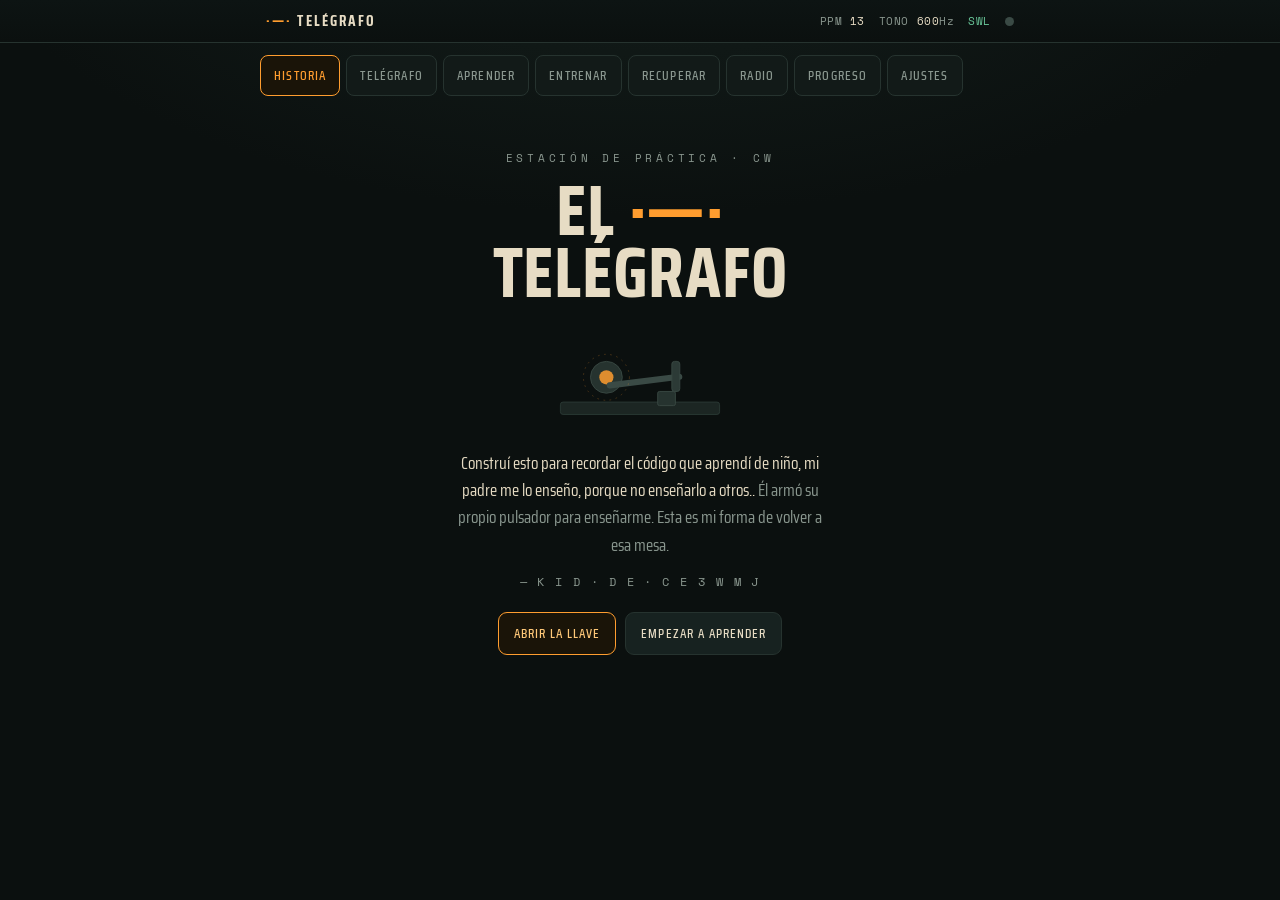
==== telegrafo.html @ d25c00bc "V2.0" ====
<!DOCTYPE html>
<html lang="es">

<head>
  <meta charset="UTF-8">
  <meta name="viewport"
    content="width=device-width, initial-scale=1.0, maximum-scale=1.0, user-scalable=no, viewport-fit=cover">
  <meta name="theme-color" content="#0c1110">
  <title>CE · Telégrafo — estación de práctica CW</title>
  <link rel="preconnect" href="https://fonts.googleapis.com">
  <link rel="preconnect" href="https://fonts.gstatic.com" crossorigin>
  <link
    href="https://fonts.googleapis.com/css2?family=Saira+Condensed:wght@400;500;700&family=Space+Mono:wght@400;700&display=swap"
    rel="stylesheet">
  <style>
    :root {
      --bg: #0b100f;
      --panel: #121a18;
      --panel-2: #172220;
      --bezel: #243230;
      --line: #26332f;
      --cream: #e7dcc4;
      --muted: #8a978f;
      --amber: #ff9d2f;
      --amber-hot: #ffc878;
      --glow: rgba(255, 157, 47, .5);
      --rx: #69c79a;
      /* fósforo verde, uso muy puntual */
      --rx-glow: rgba(105, 199, 154, .45);
      --dash: #76c9cf;
      --bad: #e0796a;
    }

    * {
      box-sizing: border-box;
      margin: 0;
      padding: 0
    }

    html,
    body {
      height: 100%
    }

    body {
      background:
        radial-gradient(1100px 520px at 50% -12%, #15201d 0%, var(--bg) 62%),
        var(--bg);
      color: var(--cream);
      font-family: 'Saira Condensed', sans-serif;
      -webkit-font-smoothing: antialiased;
      min-height: 100%;
      padding: 0 0 40px;
      overflow-x: hidden;
      touch-action: manipulation;
      /* sin zoom por doble toque */
      -webkit-user-select: none;
      user-select: none;
      /* sin selección accidental */
      -webkit-touch-callout: none;
      /* sin menú copiar en iOS */
      -webkit-tap-highlight-color: transparent;
      /* sin destello gris al tocar */
    }

    input,
    textarea {
      -webkit-user-select: text;
      user-select: text
    }

    button,
    .tab,
    .opt,
    .cell,
    .lamp-ring,
    .key-btn,
    .switch,
    .seg-toggle {
      touch-action: manipulation
    }

    .mono {
      font-family: 'Space Mono', monospace
    }

    .shell {
      max-width: 780px;
      margin: 0 auto;
      padding: 0 14px
    }

    /* ---------- Barra de estado (pantalla del equipo) ---------- */
    .status {
      position: sticky;
      top: 0;
      z-index: 40;
      background: linear-gradient(180deg, #0d1413, #0b100f);
      border-bottom: 1px solid var(--line);
      backdrop-filter: blur(6px);
    }

    .status-in {
      max-width: 780px;
      margin: 0 auto;
      padding: 9px 16px;
      display: flex;
      align-items: center;
      gap: 14px;
    }

    .brand {
      font-weight: 700;
      letter-spacing: .14em;
      font-size: 15px;
      text-transform: uppercase;
      white-space: nowrap
    }

    .brand b {
      color: var(--amber)
    }

    .readout {
      margin-left: auto;
      display: flex;
      gap: 14px;
      align-items: center;
      font-family: 'Space Mono', monospace;
      font-size: 11px;
      color: var(--muted);
      letter-spacing: .05em;
    }

    .readout .v {
      color: var(--cream)
    }

    .readout .rank {
      color: var(--rx)
    }

    .tx-dot {
      width: 9px;
      height: 9px;
      border-radius: 50%;
      background: #3a4a45;
      transition: .06s
    }

    body.keying .tx-dot {
      background: var(--amber);
      box-shadow: 0 0 10px 2px var(--glow)
    }

    /* ---------- Navegación (botones de equipo) ---------- */
    nav {
      margin: 12px auto 0;
      max-width: 780px;
      padding: 0 10px
    }

    .tabs {
      display: flex;
      gap: 6px;
      overflow-x: auto;
      scrollbar-width: none;
      padding-bottom: 4px
    }

    .tabs::-webkit-scrollbar {
      display: none
    }

    .tab {
      flex: 0 0 auto;
      font-family: 'Saira Condensed', sans-serif;
      font-size: 13px;
      font-weight: 500;
      text-transform: uppercase;
      letter-spacing: .09em;
      cursor: pointer;
      color: var(--muted);
      background: var(--panel);
      border: 1px solid var(--line);
      border-radius: 8px;
      padding: 9px 13px;
      transition: .15s;
      white-space: nowrap;
    }

    .tab:hover {
      color: var(--cream);
      border-color: var(--bezel)
    }

    .tab[aria-selected="true"] {
      color: var(--amber);
      border-color: var(--amber);
      background: #1a1408
    }

    /* ---------- Pantallas ---------- */
    .screen {
      display: none;
      padding-top: 20px;
      animation: fade .25s ease
    }

    .screen.active {
      display: block
    }

    @keyframes fade {
      from {
        opacity: 0;
        transform: translateY(6px)
      }

      to {
        opacity: 1;
        transform: none
      }
    }

    h2.title {
      font-weight: 700;
      text-transform: uppercase;
      letter-spacing: .04em;
      font-size: 26px;
      line-height: 1
    }

    .lead {
      color: var(--muted);
      font-weight: 400;
      font-size: 15px;
      margin-top: 6px;
      max-width: 60ch
    }

    .eyebrow {
      font-family: 'Space Mono', monospace;
      font-size: 11px;
      letter-spacing: .34em;
      text-transform: uppercase;
      color: var(--muted);
      margin-bottom: 6px
    }

    .card {
      background: var(--panel);
      border: 1px solid var(--line);
      border-radius: 14px;
      padding: 18px
    }

    .card+.card {
      margin-top: 14px
    }

    /* ---------- Llave + medidor (signature) ---------- */
    .keyer {
      display: flex;
      flex-direction: column;
      align-items: center;
      gap: 14px
    }

    .lamp-ring {
      position: relative;
      width: 128px;
      height: 128px;
      border-radius: 50%;
      display: grid;
      place-items: center;
      cursor: pointer;
      user-select: none;
      -webkit-user-select: none;
      touch-action: none;
      background: radial-gradient(circle at 50% 36%, #1e2c29, #0e1413 72%);
      border: 1px solid var(--bezel);
      box-shadow: inset 0 2px 14px rgba(0, 0, 0, .6);
      transition: transform .07s ease;
    }

    .lamp {
      width: 82px;
      height: 82px;
      border-radius: 50%;
      background: radial-gradient(circle at 50% 40%, #3a2f1c, #161d1b 72%);
      box-shadow: inset 0 0 16px rgba(0, 0, 0, .7);
      transition: .04s linear;
    }

    body.keying .keyer-lamp {
      background: radial-gradient(circle at 50% 40%, var(--amber-hot), var(--amber) 55%, #a8650f 100%);
      box-shadow: 0 0 30px 6px var(--glow), inset 0 0 12px rgba(255, 255, 255, .4);
    }

    body.keying.asdash .keyer-lamp {
      background: radial-gradient(circle at 50% 40%, #d2f2f4, var(--dash) 55%, #2c777c 100%);
      box-shadow: 0 0 30px 6px rgba(118, 201, 207, .55), inset 0 0 12px rgba(255, 255, 255, .4);
    }

    body.keying .lamp-ring {
      transform: scale(.985)
    }

    .meter {
      display: flex;
      gap: 5px;
      align-items: center;
      height: 26px
    }

    .seg {
      width: 13px;
      height: 22px;
      border-radius: 3px;
      background: #1c2623;
      border: 1px solid #283531;
      transition: background .03s, box-shadow .03s
    }

    .seg.on {
      background: var(--amber);
      box-shadow: 0 0 8px var(--glow)
    }

    .seg.dash {
      background: var(--dash);
      box-shadow: 0 0 8px rgba(118, 201, 207, .5)
    }

    .meter-label {
      font-family: 'Space Mono', monospace;
      font-weight: 700;
      font-size: 15px;
      letter-spacing: .18em;
      min-width: 74px;
      text-align: center;
      color: var(--muted);
    }

    .meter-label.dot {
      color: var(--amber)
    }

    .meter-label.dash {
      color: var(--dash)
    }

    .live-code {
      font-family: 'Space Mono', monospace;
      font-size: 24px;
      font-weight: 700;
      letter-spacing: .14em;
      min-height: 32px
    }

    .live-code .d {
      color: var(--amber)
    }

    .live-code .h {
      color: var(--dash)
    }

    .live-code .ph {
      color: var(--muted);
      font-size: 14px
    }

    .key-btn {
      width: 100%;
      max-width: 360px;
      padding: 16px;
      font-size: 15px;
      font-weight: 700;
      letter-spacing: .12em;
      text-transform: uppercase;
      cursor: pointer;
      user-select: none;
      -webkit-user-select: none;
      touch-action: none;
      background: linear-gradient(180deg, #1f2d2a, #15201e);
      color: var(--cream);
      border: 1px solid var(--bezel);
      border-radius: 11px;
    }

    body.keying .key-btn {
      border-color: var(--amber);
      color: var(--amber-hot)
    }

    /* ---------- Cinta / log ---------- */
    .tape {
      background: repeating-linear-gradient(90deg, #efe7d4, #efe7d4 38px, #e7ddc7 38px, #e7ddc7 40px);
      color: #1a1410;
      border-radius: 10px;
      min-height: 58px;
      padding: 13px 15px;
      margin-top: 8px;
      font-family: 'Space Mono', monospace;
      font-size: 22px;
      font-weight: 700;
      letter-spacing: .16em;
      word-break: break-word;
      line-height: 1.4;
      border: 1px solid #c9bda2;
    }

    .tape .cursor {
      display: inline-block;
      width: 10px;
      color: #b07a1d;
      animation: blink 1s steps(2, start) infinite
    }

    @keyframes blink {
      50% {
        opacity: 0
      }
    }

    .row {
      display: flex;
      gap: 9px;
      flex-wrap: wrap;
      align-items: center;
      margin-top: 12px
    }

    button.btn {
      font-family: 'Saira Condensed', sans-serif;
      font-weight: 500;
      font-size: 13px;
      text-transform: uppercase;
      letter-spacing: .08em;
      cursor: pointer;
      background: var(--panel-2);
      color: var(--cream);
      border: 1px solid var(--line);
      padding: 10px 15px;
      border-radius: 9px;
      transition: .15s;
    }

    button.btn:hover {
      border-color: var(--amber);
      color: var(--amber)
    }

    button.btn:active {
      transform: translateY(1px)
    }

    button.btn.primary {
      background: #1a1408;
      border-color: var(--amber);
      color: var(--amber-hot)
    }

    button.btn:focus-visible,
    .tab:focus-visible,
    .lamp-ring:focus-visible,
    input:focus-visible {
      outline: 2px solid var(--amber);
      outline-offset: 2px
    }

    .field {
      width: 100%;
      background: var(--bg);
      color: var(--cream);
      border: 1px solid var(--line);
      border-radius: 9px;
      padding: 12px 14px;
      font-family: 'Space Mono', monospace;
      font-size: 16px;
      letter-spacing: .05em;
      outline: none;
      transition: border-color .15s;
    }

    .field:focus {
      border-color: var(--amber)
    }

    .field::placeholder {
      color: var(--muted)
    }

    /* ---------- Vista morse de palabra ---------- */
    .word-morse {
      margin-top: 12px;
      display: flex;
      flex-wrap: wrap;
      gap: 6px 16px;
      font-family: 'Space Mono', monospace;
      font-size: 17px;
      color: var(--amber);
      min-height: 24px
    }

    .word-morse .grp {
      display: inline-flex;
      flex-direction: column;
      align-items: center
    }

    .word-morse .grp .lt {
      font-size: 11px;
      color: var(--muted);
      letter-spacing: .1em
    }

    .word-morse .grp.bad .sym,
    .word-morse .grp.bad .lt {
      color: var(--bad)
    }

    /* ---------- Abecedario ---------- */
    .chart {
      display: grid;
      grid-template-columns: repeat(auto-fill, minmax(72px, 1fr));
      gap: 7px;
      margin-top: 12px
    }

    .cell {
      background: var(--panel-2);
      border: 1px solid var(--line);
      border-radius: 10px;
      padding: 9px 5px;
      text-align: center;
      cursor: pointer;
      transition: .12s;
      position: relative
    }

    .cell:hover {
      border-color: var(--amber)
    }

    .cell .ch {
      font-size: 21px;
      font-weight: 700;
      line-height: 1
    }

    .cell .mc {
      font-family: 'Space Mono', monospace;
      font-size: 12px;
      margin-top: 4px;
      color: var(--muted);
      letter-spacing: .04em
    }

    .cell.lit {
      border-color: var(--amber);
      background: #241c0d;
      box-shadow: 0 0 14px var(--glow)
    }

    .cell.lit .ch {
      color: var(--amber-hot)
    }

    .cell.lit .mc {
      color: var(--amber)
    }

    .cell .acc {
      position: absolute;
      left: 6px;
      right: 6px;
      bottom: 4px;
      height: 3px;
      border-radius: 2px;
      background: #283531;
      overflow: hidden
    }

    .cell .acc i {
      display: block;
      height: 100%;
      background: var(--rx)
    }

    /* ---------- Historia ---------- */
    .hero {
      text-align: center;
      padding: 30px 6px 10px
    }

    .hero .eyebrow {
      margin-bottom: 14px
    }

    .hero h1 {
      font-weight: 700;
      font-size: clamp(40px, 11vw, 72px);
      line-height: .86;
      letter-spacing: .01em;
      text-transform: uppercase
    }

    .hero h1 .k {
      color: var(--amber)
    }

    .keysvg {
      margin: 22px auto 18px;
      display: block;
      max-width: 230px;
      width: 70%
    }

    .story {
      max-width: 46ch;
      margin: 0 auto;
      color: var(--cream);
      font-size: 17px;
      line-height: 1.6;
      font-weight: 400
    }

    .story .dim {
      color: var(--muted)
    }

    .sign {
      margin-top: 14px;
      font-family: 'Space Mono', monospace;
      font-size: 12px;
      color: var(--muted);
      letter-spacing: .16em
    }

    /* ---------- bloques de datos ---------- */
    .stat-grid {
      display: grid;
      grid-template-columns: repeat(auto-fit, minmax(120px, 1fr));
      gap: 10px;
      margin-top: 6px
    }

    .stat {
      background: var(--panel-2);
      border: 1px solid var(--line);
      border-radius: 11px;
      padding: 13px 14px
    }

    .stat .n {
      font-family: 'Space Mono', monospace;
      font-size: 26px;
      font-weight: 700;
      color: var(--amber);
      line-height: 1
    }

    .stat .l {
      font-size: 12px;
      color: var(--muted);
      text-transform: uppercase;
      letter-spacing: .08em;
      margin-top: 4px
    }

    .pill {
      display: inline-flex;
      align-items: center;
      gap: 7px;
      font-family: 'Space Mono', monospace;
      font-size: 12px;
      color: var(--muted);
      background: var(--panel-2);
      border: 1px solid var(--line);
      border-radius: 20px;
      padding: 5px 12px
    }

    .pill b {
      color: var(--rx)
    }

    .prompt-big {
      font-family: 'Space Mono', monospace;
      font-weight: 700;
      text-align: center;
      margin: 12px 0
    }

    .prompt-big .lt {
      font-size: 64px;
      color: var(--cream);
      line-height: 1
    }

    .prompt-big .code {
      font-size: 34px;
      color: var(--amber);
      letter-spacing: .16em
    }

    .feedback {
      text-align: center;
      font-size: 18px;
      font-weight: 500;
      min-height: 26px;
      letter-spacing: .04em
    }

    .feedback.ok {
      color: var(--rx)
    }

    .feedback.no {
      color: var(--bad)
    }

    .opts {
      display: grid;
      grid-template-columns: repeat(auto-fit, minmax(64px, 1fr));
      gap: 8px;
      margin-top: 12px
    }

    .opt {
      font-family: 'Space Mono', monospace;
      font-size: 22px;
      font-weight: 700;
      padding: 14px 4px;
      text-align: center;
      background: var(--panel-2);
      border: 1px solid var(--line);
      border-radius: 10px;
      cursor: pointer;
      transition: .1s
    }

    .opt:hover {
      border-color: var(--amber);
      color: var(--amber)
    }

    .opt.ok {
      border-color: var(--rx);
      background: #0f211a;
      color: var(--rx)
    }

    .opt.no {
      border-color: var(--bad);
      background: #211210;
      color: var(--bad)
    }

    .seg-toggle {
      display: inline-flex;
      background: var(--panel-2);
      border: 1px solid var(--line);
      border-radius: 9px;
      padding: 3px
    }

    .seg-toggle button {
      border: none;
      background: none;
      color: var(--muted);
      font-family: 'Saira Condensed', sans-serif;
      font-size: 13px;
      text-transform: uppercase;
      letter-spacing: .07em;
      padding: 7px 13px;
      border-radius: 7px;
      cursor: pointer
    }

    .seg-toggle button[aria-pressed="true"] {
      background: #1a1408;
      color: var(--amber)
    }

    .ach {
      display: flex;
      align-items: center;
      gap: 12px;
      padding: 11px 13px;
      border: 1px solid var(--line);
      border-radius: 11px;
      background: var(--panel-2);
      margin-top: 8px
    }

    .ach.locked {
      opacity: .4
    }

    .ach .badge {
      width: 38px;
      height: 38px;
      border-radius: 8px;
      display: grid;
      place-items: center;
      font-size: 18px;
      background: #1a1408;
      border: 1px solid var(--bezel);
      color: var(--amber);
      flex: 0 0 auto
    }

    .ach .t {
      font-weight: 500
    }

    .ach .d {
      font-size: 12px;
      color: var(--muted)
    }

    .range-row {
      display: flex;
      align-items: center;
      gap: 12px;
      margin-top: 8px;
      font-family: 'Space Mono', monospace;
      font-size: 12px;
      color: var(--muted)
    }

    input[type=range] {
      flex: 1;
      accent-color: var(--amber);
      cursor: pointer
    }

    .tone-btns {
      display: flex;
      gap: 8px;
      flex-wrap: wrap;
      margin-top: 8px
    }

    .tone-btns .btn[aria-pressed="true"] {
      border-color: var(--amber);
      color: var(--amber);
      background: #1a1408
    }

    label.opt-line {
      display: flex;
      align-items: center;
      justify-content: space-between;
      gap: 10px;
      padding: 11px 0;
      border-bottom: 1px solid var(--line)
    }

    label.opt-line:last-child {
      border-bottom: none
    }

    .switch {
      position: relative;
      width: 46px;
      height: 26px;
      flex: 0 0 auto
    }

    .switch input {
      opacity: 0;
      width: 100%;
      height: 100%;
      margin: 0;
      cursor: pointer
    }

    .switch .track {
      position: absolute;
      inset: 0;
      background: #283531;
      border-radius: 20px;
      transition: .15s;
      pointer-events: none
    }

    .switch .knob {
      position: absolute;
      top: 3px;
      left: 3px;
      width: 20px;
      height: 20px;
      border-radius: 50%;
      background: #7d8b85;
      transition: .15s;
      pointer-events: none
    }

    .switch input:checked+.track {
      background: #3a2a10
    }

    .switch input:checked+.track+.knob {
      transform: translateX(20px);
      background: var(--amber)
    }

    .toast {
      position: fixed;
      left: 50%;
      bottom: 26px;
      transform: translateX(-50%) translateY(20px);
      background: #1a1408;
      border: 1px solid var(--amber);
      color: var(--amber-hot);
      padding: 11px 18px;
      border-radius: 11px;
      font-size: 14px;
      letter-spacing: .04em;
      opacity: 0;
      transition: .25s;
      z-index: 80;
      display: flex;
      gap: 9px;
      align-items: center
    }

    .toast.show {
      opacity: 1;
      transform: translateX(-50%) translateY(0)
    }

    .note {
      font-size: 13px;
      color: var(--muted);
      margin-top: 10px;
      line-height: 1.5
    }

    .kbd {
      font-family: 'Space Mono', monospace;
      background: var(--panel-2);
      border: 1px solid var(--line);
      border-radius: 5px;
      padding: 1px 7px;
      font-size: 11px;
      color: var(--cream)
    }

    .hr {
      height: 1px;
      background: var(--line);
      margin: 16px 0
    }

    @media (prefers-reduced-motion:reduce) {
      * {
        animation: none !important;
        transition: none !important
      }
    }
  </style>
</head>

<body>

  <!-- ===== Barra de estado ===== -->
  <div class="status">
    <div class="status-in">
      <div class="brand"><b>·—·</b> TELÉGRAFO</div>
      <div class="readout">
        <span>PPM <span class="v" id="rdWpm">13</span></span>
        <span>TONO <span class="v" id="rdTone">600</span>Hz</span>
        <span class="rank" id="rdRank">SWL</span>
        <span class="tx-dot" id="txDot" title="indicador TX"></span>
      </div>
    </div>
  </div>

  <nav>
    <div class="tabs" role="tablist" id="tabs">
      <button class="tab" role="tab" data-screen="inicio" aria-selected="true">Historia</button>
      <button class="tab" role="tab" data-screen="telegrafo">Telégrafo</button>
      <button class="tab" role="tab" data-screen="aprender">Aprender</button>
      <button class="tab" role="tab" data-screen="entrenar">Entrenar</button>
      <button class="tab" role="tab" data-screen="recuperar">Recuperar</button>
      <button class="tab" role="tab" data-screen="radio">Radio</button>
      <button class="tab" role="tab" data-screen="progreso">Progreso</button>
      <button class="tab" role="tab" data-screen="ajustes">Ajustes</button>
    </div>
  </nav>

  <div class="shell">

    <!-- ===== HISTORIA ===== -->
    <section class="screen active" id="inicio" role="tabpanel">
      <div class="hero">
        <div class="eyebrow">estación de práctica · cw</div>
        <h1>El <span class="k">·—·</span><br>Telégrafo</h1>
        <svg class="keysvg" viewBox="0 0 260 120" fill="none" xmlns="http://www.w3.org/2000/svg" aria-hidden="true">
          <rect x="40" y="86" width="180" height="14" rx="3" fill="#1c2623" stroke="#2c3a36" />
          <rect x="150" y="74" width="20" height="16" rx="2" fill="#26332f" stroke="#3a4a45" />
          <circle cx="92" cy="58" r="18" fill="#26332f" stroke="#3a4a45" />
          <circle cx="92" cy="58" r="8" fill="#ff9d2f" opacity="0.85" />
          <rect x="92" y="64" width="86" height="7" rx="3.5" fill="#3a4a45" transform="rotate(-7 92 64)" />
          <rect x="166" y="40" width="9" height="34" rx="3" fill="#2c3a36" stroke="#3a4a45" />
          <circle cx="92" cy="58" r="26" stroke="#ff9d2f" stroke-opacity="0.25" stroke-dasharray="2 5" />
        </svg>
        <p class="story">
          Construí esto para recordar el código que aprendí de niño, mi padre me lo enseño, porque no enseñarlo a
          otros.. <span class="dim">Él armó su propio pulsador para enseñarme. Esta es mi forma de volver a esa
            mesa.</span>
        </p>
        <div class="sign">— K I D · D E · C E 3 W M J</div>
        <div class="row" style="justify-content:center;margin-top:22px">
          <button class="btn primary" data-go="telegrafo">Abrir la llave</button>
          <button class="btn" data-go="aprender">Empezar a aprender</button>
        </div>
      </div>
    </section>

    <!-- ===== TELÉGRAFO (práctica libre) ===== -->
    <section class="screen" id="telegrafo" role="tabpanel">
      <h2 class="title">Llave abierta</h2>
      <p class="lead">Mantén presionado: corto es punto, largo es raya. El medidor te muestra en vivo cuándo cruza a
        raya. Suelta un momento y se traduce la letra.</p>

      <div class="card">
        <div class="keyer" data-keyer>
          <div class="lamp-ring keyer-lamp-ring" tabindex="0" role="button" aria-label="emitir Morse">
            <div class="lamp keyer-lamp"></div>
          </div>
          <div class="meter keyer-meter" aria-hidden="true"></div>
          <div class="meter-label keyer-label">EN REPOSO</div>
          <div class="live-code keyer-live"><span class="ph">listo para transmitir</span></div>
          <button class="key-btn keyer-btn">▼ mantén aquí o pulsa ESPACIO ▼</button>
        </div>
        <div class="tape" id="tape"><span class="cursor">▌</span></div>
        <div class="row">
          <button class="btn" id="backBtn">⌫ borrar</button>
          <button class="btn" id="clearBtn">limpiar</button>
          <span class="pill" style="margin-left:auto">PPM <b id="kWpm">13</b></span>
        </div>
      </div>

      <div class="card">
        <div class="eyebrow">escribe y escucha</div>
        <div class="row" style="margin-top:4px">
          <input class="field" id="wordInput" placeholder="escribe una palabra: hola" autocomplete="off"
            spellcheck="false" style="flex:1;min-width:0">
          <button class="btn primary" id="playWord">▶ sonar</button>
        </div>
        <div class="word-morse" id="wordMorse"></div>
      </div>

      <div class="card">
        <div class="eyebrow">abecedario · toca para oír</div>
        <div class="chart" id="chart"></div>
      </div>
    </section>

    <!-- ===== APRENDER (Koch) ===== -->
    <section class="screen" id="aprender" role="tabpanel">
      <h2 class="title">Aprender</h2>
      <p class="lead">Método Koch: aprendes de oído, a velocidad real, sumando caracteres de a poco. No memorizas la
        tabla — reconoces el ritmo.</p>

      <div class="card">
        <div class="row" style="justify-content:space-between">
          <span class="pill">NIVEL <b id="lvlNum">1</b></span>
          <span class="pill">precisión nivel <b id="lvlAcc">—</b></span>
        </div>
        <div class="prompt-big" id="learnChars"
          style="font-size:30px;color:var(--amber);letter-spacing:.18em;margin-top:14px"></div>
        <div class="note" id="learnTip"></div>
        <div class="hr"></div>
        <div class="feedback" id="learnFb">Pulsa “escuchar” y elige la letra que oíste.</div>
        <div class="prompt-big" id="learnReveal"></div>
        <div class="opts" id="learnOpts"></div>
        <div class="row" style="justify-content:center;margin-top:14px">
          <button class="btn primary" id="learnPlay">▶ escuchar</button>
          <button class="btn" id="learnRepeat">↻ repetir</button>
        </div>
      </div>
      <div class="card">
        <div class="row" style="justify-content:space-between;align-items:center">
          <div>
            <div class="eyebrow">progreso del nivel</div>
            <div class="note" id="learnProg">Acierta el 90% de 12 intentos para desbloquear el siguiente nivel.</div>
          </div>
          <button class="btn" id="lvlReset">reiniciar nivel</button>
        </div>
      </div>
    </section>

    <!-- ===== ENTRENAR ===== -->
    <section class="screen" id="entrenar" role="tabpanel">
      <h2 class="title">Entrenar</h2>
      <p class="lead">Dos direcciones. En <b>Copia</b> escuchas y eliges la letra. En <b>Transmite</b> ves la letra y la
        keyeas tú.</p>

      <div class="card">
        <div class="row" style="justify-content:space-between;align-items:center">
          <div class="seg-toggle" id="trMode">
            <button data-m="rx" aria-pressed="true">Copia (escuchar)</button>
            <button data-m="tx" aria-pressed="false">Transmite (keyear)</button>
          </div>
          <span class="pill">racha <b id="trStreak">0</b></span>
        </div>

        <!-- RX -->
        <div id="trRx" style="margin-top:14px">
          <div class="feedback" id="trRxFb">Pulsa “escuchar” y elige la letra.</div>
          <div class="prompt-big" id="trRxReveal"></div>
          <div class="opts" id="trRxOpts"></div>
          <div class="row" style="justify-content:center;margin-top:14px">
            <button class="btn primary" id="trRxPlay">▶ escuchar</button>
            <button class="btn" id="trRxRepeat">↻ repetir</button>
          </div>
        </div>

        <!-- TX -->
        <div id="trTx" style="display:none;margin-top:14px">
          <div class="prompt-big"><span class="lt" id="trTxLetter">A</span>
            <div class="code" id="trTxCode">·—</div>
          </div>
          <div class="keyer" data-keyer>
            <div class="lamp-ring keyer-lamp-ring" tabindex="0" role="button" aria-label="emitir Morse">
              <div class="lamp keyer-lamp"></div>
            </div>
            <div class="meter keyer-meter" aria-hidden="true"></div>
            <div class="meter-label keyer-label">EN REPOSO</div>
            <div class="live-code keyer-live"><span class="ph">keyea la letra de arriba</span></div>
            <button class="key-btn keyer-btn">▼ mantén o ESPACIO ▼</button>
          </div>
          <div class="feedback" id="trTxFb" style="margin-top:8px"></div>
          <div class="row" style="justify-content:center"><button class="btn" id="trTxSkip">saltar</button></div>
        </div>
      </div>

      <div class="card">
        <div class="stat-grid">
          <div class="stat">
            <div class="n" id="trAcc">—</div>
            <div class="l">precisión sesión</div>
          </div>
          <div class="stat">
            <div class="n" id="trReact">—</div>
            <div class="l">reacción media</div>
          </div>
          <div class="stat">
            <div class="n" id="trBest">0</div>
            <div class="l">mejor racha</div>
          </div>
        </div>
      </div>
    </section>

    <!-- ===== RECUPERAR MEMORIA ===== -->
    <section class="screen" id="recuperar" role="tabpanel">
      <h2 class="title">Recuperar memoria</h2>
      <p class="lead">Para quien ya supo Morse. Repaso adaptativo: insiste en las letras que más te cuestan y sube la
        velocidad a medida que respondes bien.</p>
      <div class="card">
        <div class="row" style="justify-content:space-between">
          <span class="pill">velocidad adaptativa <b id="recWpm">13</b> PPM</span>
          <span class="pill">racha <b id="recStreak">0</b></span>
        </div>
        <div class="feedback" id="recFb" style="margin-top:14px">Escucha y elige. Si fallas, esa letra volverá pronto.
        </div>
        <div class="prompt-big" id="recReveal"></div>
        <div class="opts" id="recOpts"></div>
        <div class="row" style="justify-content:center;margin-top:14px">
          <button class="btn primary" id="recPlay">▶ escuchar</button>
          <button class="btn" id="recRepeat">↻ repetir</button>
        </div>
        <div class="note">Las 3 letras más flojas ahora: <b id="recWeak" class="mono">—</b></div>
      </div>
    </section>

    <!-- ===== RADIO (QSO real) ===== -->
    <section class="screen" id="radio" role="tabpanel">
      <h2 class="title">Radioaficionado</h2>
      <p class="lead">Tráfico CW real: llamadas CQ, indicativos, QTH, RST y despedidas 73. Escucha la transmisión y
        copia lo que entiendas.</p>
      <div class="card">
        <div class="row" style="justify-content:space-between;align-items:center">
          <div class="seg-toggle" id="radioDiff">
            <button data-w="9" aria-pressed="true">Lento</button>
            <button data-w="14" aria-pressed="false">Medio</button>
            <button data-w="20" aria-pressed="false">Rápido</button>
          </div>
          <button class="btn primary" id="radioNew">▶ nueva transmisión</button>
        </div>
        <div class="tape" id="radioTape" style="margin-top:14px"><span class="ph mono" style="color:#8a7a55">pulsa
            “nueva transmisión”…</span></div>
        <input class="field" id="radioCopy" placeholder="copia aquí lo que escuchaste…" autocomplete="off"
          spellcheck="false" style="margin-top:12px">
        <div class="row">
          <button class="btn" id="radioReplay">↻ repetir</button>
          <button class="btn" id="radioCheck">comprobar</button>
          <button class="btn" id="radioReveal">revelar</button>
        </div>
        <div class="feedback" id="radioFb" style="margin-top:10px"></div>
      </div>
      <div class="card">
        <div class="eyebrow">glosario de a bordo</div>
        <div class="note">
          <b>CQ</b> llamada general · <b>DE</b> “de parte de” · <b>K</b> cambio, adelante ·
          <b>QTH</b> ubicación · <b>RST</b> reporte de señal (ej. 599) · <b>73</b> saludos cordiales ·
          <b>AR</b> fin de mensaje · <b>CE3</b> prefijo de Chile.
        </div>
      </div>
    </section>

    <!-- ===== PROGRESO ===== -->
    <section class="screen" id="progreso" role="tabpanel">
      <h2 class="title">Progreso</h2>
      <p class="lead">Tu hoja de operador: lo que dominas, lo que falta y hacia dónde vas.</p>
      <div class="card">
        <div class="row" style="justify-content:space-between;align-items:center">
          <div>
            <div class="eyebrow">rango de operador</div>
            <div style="font-size:24px;font-weight:700" id="pgRank">Escucha (SWL)</div>
          </div>
          <span class="pill">XP <b id="pgXp">0</b></span>
        </div>
        <div class="stat-grid" style="margin-top:14px">
          <div class="stat">
            <div class="n" id="pgAcc">—</div>
            <div class="l">precisión total</div>
          </div>
          <div class="stat">
            <div class="n" id="pgBest">0</div>
            <div class="l">mejor racha</div>
          </div>
          <div class="stat">
            <div class="n" id="pgLevel">1</div>
            <div class="l">nivel Koch</div>
          </div>
          <div class="stat">
            <div class="n" id="pgQso">0</div>
            <div class="l">QSO copiados</div>
          </div>
        </div>
      </div>
      <div class="card">
        <div class="eyebrow">precisión por letra</div>
        <div class="chart" id="heat"></div>
        <div class="note">Verde lleno = dominada. Vacío = aún por practicar.</div>
      </div>
      <div class="card">
        <div class="eyebrow">logros</div>
        <div id="achList"></div>
      </div>
    </section>

    <!-- ===== AJUSTES ===== -->
    <section class="screen" id="ajustes" role="tabpanel">
      <h2 class="title">Ajustes</h2>
      <div class="card">
        <div class="eyebrow">tono (sidetone)</div>
        <div class="tone-btns" id="toneBtns">
          <button class="btn" data-f="400">400 Hz</button>
          <button class="btn" data-f="600">600 Hz</button>
          <button class="btn" data-f="800">800 Hz</button>
          <button class="btn" id="toneTest">probar ▶</button>
        </div>
        <div class="range-row">300 <input type="range" id="freq" min="300" max="1000" step="10" value="600"> 1000 Hz
          <span class="v mono" id="freqVal" style="color:var(--cream)">600</span>
        </div>
      </div>
      <div class="card">
        <div class="eyebrow">velocidad</div>
        <div class="range-row">5 <input type="range" id="wpm" min="5" max="25" step="1" value="13"> 25 PPM
          <span class="v mono" id="wpmVal" style="color:var(--cream)">13</span>
        </div>
        <div class="range-row">silencio <input type="range" id="vol" min="0" max="40" step="2" value="25"> volumen</div>
      </div>
      <div class="card">
        <label class="opt-line">Espaciado Farnsworth (recomendado para aprender)
          <span class="switch"><input type="checkbox" id="farns" checked><span class="track"></span><span
              class="knob"></span></span></label>
        <label class="opt-line">Vibración (haptics) en móvil
          <span class="switch"><input type="checkbox" id="vib" checked><span class="track"></span><span
              class="knob"></span></span></label>
      </div>
      <div class="card">
        <div class="eyebrow">datos</div>
        <div class="note" id="storeNote"></div>
        <div class="row"><button class="btn" id="resetAll">borrar progreso</button></div>
      </div>
    </section>

  </div>

  <div class="toast" id="toast"></div>

  <script>
    "use strict";
    /* ============================================================
       Datos Morse
    ============================================================ */
    const MORSE = {
      A: '.-', B: '-...', C: '-.-.', D: '-..', E: '.', F: '..-.', G: '--.', H: '....', I: '..',
      J: '.---', K: '-.-', L: '.-..', M: '--', N: '-.', O: '---', P: '.--.', Q: '--.-', R: '.-.',
      S: '...', T: '-', U: '..-', V: '...-', W: '.--', X: '-..-', Y: '-.--', Z: '--..',
      '0': '-----', '1': '.----', '2': '..---', '3': '...--', '4': '....-',
      '5': '.....', '6': '-....', '7': '--...', '8': '---..', '9': '----.',
      '.': '.-.-.-', ',': '--..--', '?': '..--..', '/': '-..-.', '=': '-...-', '+': '.-.-.'
    };
    const REVERSE = Object.fromEntries(Object.entries(MORSE).map(([k, v]) => [v, k]));
    const fmt = c => c.replace(/\./g, '•').replace(/-/g, '—');

    // Progresión Koch (honra tu nivel 1 = E,T)
    const LEVELS = [
      ['E', 'T'], ['A', 'N', 'I', 'M'], ['S', 'O'], ['R', 'H'], ['D', 'U', 'L'],
      ['C', 'G', 'K'], ['W', 'B', 'P', 'F'], ['V', 'X', 'Y', 'Z', 'J', 'Q'],
      ['0', '1', '2', '3', '4', '5', '6', '7', '8', '9'], ['.', ',', '?', '/']
    ];
    function unlockedSet(levelIdx) {
      const s = []; for (let i = 0; i <= levelIdx && i < LEVELS.length; i++) s.push(...LEVELS[i]); return s;
    }
    const TIPS = {
      E: 'E es el destello más corto: un punto. •',
      T: 'T es su opuesto: una raya. —',
      A: 'A = E seguido de T: • —. La N es su espejo: — •.',
      N: 'N = — •, el espejo de A.',
      I: 'I es la E repetida: • •. La M es la T repetida: — —.',
      M: 'M = — —, la T doble.',
      S: 'S es tres puntos: • • •. La O es tres rayas: — — —.',
      O: 'O = — — —. Piensa en algo grande y largo.',
      R: 'R = • — •, punto-raya-punto, ritmo de vaivén.',
      H: 'H = • • • •, cuatro puntos seguidos.',
      D: 'D = — • •. La B la extiende: — • • •.',
      U: 'U = • • —, sube al final.',
      L: 'L = • — • •.',
      C: 'C = — • — •, ritmo alterno.',
      G: 'G = — — •.', K: 'K = — • —, simétrica.',
      W: 'W = • — —, como una A que sigue.',
      B: 'B = — • • •.', P: 'P = • — — •.', F: 'F = • • — •.',
      V: 'V = • • • —, los tres puntos y un golpe (Beethoven).',
      X: 'X = — • • —.', Y: 'Y = — • — —.', Z: 'Z = — — • •.',
      J: 'J = • — — —.', Q: 'Q = — — • —.'
    };

    /* ============================================================
       Almacenamiento (localStorage con respaldo en memoria)
    ============================================================ */
    const Store = (() => {
      const KEY = 'telegrafo_v1'; let mem = {}, ok = true;
      try { const r = localStorage.getItem(KEY); mem = r ? JSON.parse(r) : {}; } catch (e) { ok = false; }
      function save() { if (!ok) return; try { localStorage.setItem(KEY, JSON.stringify(mem)); } catch (e) { } }
      return { ok, get: (k, d) => (k in mem ? mem[k] : d), set: (k, v) => { mem[k] = v; save(); }, save };
    })();
    const DEF_SETTINGS = { freq: 600, wpm: 13, vol: 25, farns: true, vib: true };
    const DEF_PROGRESS = {
      level: 0, xp: 0, bestStreak: 0, totalCorrect: 0, totalAttempts: 0, qso: 0,
      letter: {}, lvlAttempts: 0, lvlCorrect: 0, ach: []
    };
    let S = Object.assign({}, DEF_SETTINGS, Store.get('settings', {}));
    let P = Object.assign({}, DEF_PROGRESS, Store.get('progress', {}));
    function saveS() { Store.set('settings', S); } function saveP() { Store.set('progress', P); }
    function lstat(ch) { if (!P.letter[ch]) P.letter[ch] = { c: 0, t: 0 }; return P.letter[ch]; }

    /* ============================================================
       Audio
    ============================================================ */
    let actx = null, osc = null, master = null;
    let scheduledNodes = [], playTimers = [];
    function ensureAudio() {
      if (actx) { if (actx.state === 'suspended') actx.resume(); return; }
      actx = new (window.AudioContext || window.webkitAudioContext)({ latencyHint: 'interactive' });
      master = actx.createGain(); master.gain.value = 0;
      osc = actx.createOscillator(); osc.type = 'sine'; osc.frequency.value = S.freq;
      osc.connect(master).connect(actx.destination); osc.start();
    }
    const VOL = () => S.vol / 100;
    function toneOn() {
      ensureAudio(); osc.frequency.value = S.freq; const t = actx.currentTime, g = master.gain;
      g.cancelScheduledValues(t); g.setValueAtTime(g.value, t); g.linearRampToValueAtTime(VOL(), t + 0.005);
    }
    function toneOff() {
      if (!actx) return; const t = actx.currentTime, g = master.gain;
      g.cancelScheduledValues(t); g.setValueAtTime(g.value, t); g.linearRampToValueAtTime(0, t + 0.006);
    }
    function beepAt(t, len, freq) {
      const o = actx.createOscillator(), g = actx.createGain();
      o.type = 'sine'; o.frequency.value = freq || S.freq;
      g.gain.setValueAtTime(0, t); g.gain.linearRampToValueAtTime(VOL(), t + 0.008);
      g.gain.setValueAtTime(VOL(), t + len - 0.008); g.gain.linearRampToValueAtTime(0, t + len);
      o.connect(g).connect(actx.destination); o.start(t); o.stop(t + len + 0.02);
      const node = { o, g }; scheduledNodes.push(node);
      o.onended = () => { const i = scheduledNodes.indexOf(node); if (i >= 0) scheduledNodes.splice(i, 1); };
    }
    // Corta de inmediato toda reproducción en curso o agendada (sin clic)
    function stopPlayback() {
      playTimers.forEach(clearTimeout); playTimers = [];
      if (actx) {
        const now = actx.currentTime;
        scheduledNodes.forEach(({ o, g }) => {
          try {
            g.gain.cancelScheduledValues(now); g.gain.setValueAtTime(g.gain.value, now);
            g.gain.linearRampToValueAtTime(0, now + 0.01); o.stop(now + 0.02);
          } catch (e) { }
        });
      }
      scheduledNodes = [];
      if (navigator.vibrate) { try { navigator.vibrate(0); } catch (e) { } }
    }

    const unitMs = () => 1200 / S.wpm;                     // PARIS: punto = 1200/PPM ms
    function charWpm() { return S.farns ? Math.max(S.wpm, 18) : S.wpm; }
    // Reproduce texto con timing (Farnsworth si está activo). Devuelve duración total (ms).
    function playText(str, opts) {
      ensureAudio(); stopPlayback(); opts = opts || {};
      const uc = 1200 / charWpm() / 1000;                   // unidad de carácter (s)
      const f = Math.max(charWpm() / S.wpm, 1);            // factor de espaciado
      let t = actx.currentTime + 0.08;
      const start = t;
      const words = str.toUpperCase().trim().split(/\s+/).filter(Boolean);
      words.forEach((word, wi) => {
        const letters = word.split('').filter(c => MORSE[c]);
        letters.forEach((ch, li) => {
          if (opts.onLetter) { const d = (t - actx.currentTime) * 1000; playTimers.push(setTimeout(() => opts.onLetter(ch), Math.max(0, d))); }
          const code = MORSE[ch];
          for (let s = 0; s < code.length; s++) {
            const len = code[s] === '.' ? uc : uc * 3;
            beepAt(t, len); haptic(code[s] === '.' ? 20 : 55, (t - actx.currentTime) * 1000);
            t += len; if (s < code.length - 1) t += uc;
          }
          if (li < letters.length - 1) t += uc * 3 * f;
        });
        if (wi < words.length - 1) t += uc * 7 * f;
      });
      return (t - start) * 1000;
    }
    function playMorse(code) {
      ensureAudio(); stopPlayback(); const u = unitMs() / 1000; let t = actx.currentTime + 0.05;
      for (let s = 0; s < code.length; s++) { const len = code[s] === '.' ? u : u * 3; beepAt(t, len); t += len + (s < code.length - 1 ? u : 0); }
    }

    /* ============================================================
       Haptics
    ============================================================ */
    function haptic(ms, delay) {
      if (!S.vib || !navigator.vibrate) return;
      if (delay) playTimers.push(setTimeout(() => { try { navigator.vibrate(ms); } catch (e) { } }, delay));
      else { try { navigator.vibrate(ms); } catch (e) { } }
    }

    /* ============================================================
       KEYER (motor de llave compartido)
    ============================================================ */
    const Keyer = {
      els: null, onLetter: null, active: false,
      isDown: false, current: '', isDash: false, pressStart: 0,
      dashTimer: null, letterTimer: null, wordTimer: null, raf: 0, segs: [],
      dotThreshold() { return unitMs() * 2; },
      letterGap() { return Math.max(unitMs() * 4, 600); },
      wordGap() { return Math.max(unitMs() * 7, 1200); },
      bind(scope, onLetter) {
        this.els = {
          ring: scope.querySelector('.keyer-lamp-ring'),
          lamp: scope.querySelector('.keyer-lamp'),
          meter: scope.querySelector('.keyer-meter'),
          label: scope.querySelector('.keyer-label'),
          live: scope.querySelector('.keyer-live'),
          btn: scope.querySelector('.keyer-btn'),
        };
        this.onLetter = onLetter; this.active = true; this.current = '';
        this.buildMeter(); this.renderLive();
        if (this.label) this.label.textContent = 'EN REPOSO';
      },
      unbind() { this.active = false; this.els = null; this.cancelTimers(); document.body.classList.remove('keying', 'asdash'); },
      buildMeter() {
        if (!this.els.meter) return; this.els.meter.innerHTML = ''; this.segs = [];
        for (let i = 0; i < 10; i++) { const d = document.createElement('div'); d.className = 'seg'; this.els.meter.appendChild(d); this.segs.push(d); }
      },
      cancelTimers() { clearTimeout(this.dashTimer); clearTimeout(this.letterTimer); clearTimeout(this.wordTimer); cancelAnimationFrame(this.raf); },
      down() {
        if (!this.active || this.isDown) return;
        this.isDown = true; this.isDash = false;
        clearTimeout(this.letterTimer); clearTimeout(this.wordTimer); clearTimeout(this.dashTimer);
        this.pressStart = performance.now();
        document.body.classList.add('keying'); document.body.classList.remove('asdash');
        if (this.label) { this.label.textContent = 'PUNTO'; this.label.className = 'meter-label keyer-label dot'; }
        toneOn(); stopPlayback(); haptic(18);
        this.dashTimer = setTimeout(() => {
          this.isDash = true; document.body.classList.add('asdash');
          if (this.label) { this.label.textContent = 'RAYA'; this.label.className = 'meter-label keyer-label dash'; }
          haptic(45);
        }, this.dotThreshold());
        const loop = () => {
          if (!this.isDown) return;
          const el = performance.now() - this.pressStart, frac = Math.min(el / this.dotThreshold(), 1);
          const lit = Math.round(frac * this.segs.length);
          this.segs.forEach((s, i) => { s.className = 'seg' + (i < lit ? (this.isDash ? ' dash' : ' on') : ''); });
          this.raf = requestAnimationFrame(loop);
        };
        this.raf = requestAnimationFrame(loop);
      },
      up() {
        if (!this.active || !this.isDown) return;
        this.isDown = false; clearTimeout(this.dashTimer); cancelAnimationFrame(this.raf);
        toneOff(); document.body.classList.remove('keying', 'asdash');
        if (this.label) { this.label.textContent = 'EN REPOSO'; this.label.className = 'meter-label keyer-label'; }
        this.segs.forEach(s => s.className = 'seg');
        this.current += this.isDash ? '-' : '.';
        this.renderLive();
        this.letterTimer = setTimeout(() => this.finalize(), this.letterGap());
      },
      renderLive() {
        if (!this.els || !this.els.live) return;
        if (!this.current) { this.els.live.innerHTML = '<span class="ph">listo…</span>'; return; }
        const html = [...this.current].map(s => s === '.' ? '<span class="d">•</span>' : '<span class="h">—</span>').join(' ');
        const g = REVERSE[this.current];
        this.els.live.innerHTML = html + (g ? ' <span style="color:var(--muted)">→ ' + g + '</span>' : '');
      },
      finalize() {
        if (!this.current) return;
        const ch = REVERSE[this.current] || '?';
        const code = this.current; this.current = '';
        this.renderLive();
        if (this.onLetter) this.onLetter(ch, code);
      }
    };
    // Entradas globales
    function typingInField() { const a = document.activeElement; return a && (a.tagName === 'INPUT' || a.tagName === 'TEXTAREA'); }
    window.addEventListener('keydown', e => {
      if (typingInField()) return;
      if (e.code === 'Space') { e.preventDefault(); if (!e.repeat) Keyer.down(); }
      else if (e.code === 'Backspace') { e.preventDefault(); if (curScreen === 'telegrafo') tapeDel(); }
    });
    window.addEventListener('keyup', e => { if (e.code === 'Space' && Keyer.isDown) { e.preventDefault(); Keyer.up(); } });
    function armKeyerButtons() {
      document.querySelectorAll('[data-keyer]').forEach(scope => {
        const targets = [scope.querySelector('.keyer-lamp-ring'), scope.querySelector('.keyer-btn')];
        targets.forEach(el => {
          if (!el || el.dataset.bound) return; el.dataset.bound = '1';
          el.addEventListener('pointerdown', ev => {
            ev.preventDefault();
            if (el.setPointerCapture) { try { el.setPointerCapture(ev.pointerId); } catch (_) { } } Keyer.down();
          });
        });
      });
    }
    window.addEventListener('pointerup', () => { if (Keyer.isDown) Keyer.up(); });
    window.addEventListener('pointercancel', () => { if (Keyer.isDown) Keyer.up(); });

    /* ============================================================
       Navegación de pantallas
    ============================================================ */
    let curScreen = 'inicio';
    function showScreen(name) {
      curScreen = name;
      document.querySelectorAll('.screen').forEach(s => s.classList.toggle('active', s.id === name));
      document.querySelectorAll('.tab').forEach(t => t.setAttribute('aria-selected', t.dataset.screen === name));
      Keyer.unbind();
      if (name === 'telegrafo') { const sc = document.getElementById('telegrafo'); Keyer.bind(sc, telegrafoLetter); armKeyerButtons(); }
      if (name === 'entrenar' && trCurrentMode === 'tx') { bindTxKeyer(); }
      if (name === 'aprender') renderLearn();
      if (name === 'entrenar') renderTrain();
      if (name === 'recuperar') renderRecover();
      if (name === 'progreso') renderProgreso();
      if (name === 'ajustes') renderAjustes();
      window.scrollTo({ top: 0, behavior: 'instant' });
    }
    document.getElementById('tabs').addEventListener('click', e => { const t = e.target.closest('.tab'); if (t) showScreen(t.dataset.screen); });
    document.querySelectorAll('[data-go]').forEach(b => b.addEventListener('click', () => showScreen(b.dataset.go)));

    /* ============================================================
       TELÉGRAFO
    ============================================================ */
    let tapeText = '';
    const tapeEl = document.getElementById('tape');
    function renderTape() { tapeEl.innerHTML = (tapeText.replace(/ /g, '&nbsp;') || '') + '<span class="cursor">▌</span>'; }
    function tapeDel() { tapeText = tapeText.slice(0, -1); renderTape(); }
    function telegrafoLetter(ch) {
      tapeText += ch; renderTape(); highlight(ch);
      Keyer.wordTimer = setTimeout(() => { tapeText += ' '; renderTape(); }, Keyer.wordGap() - Keyer.letterGap());
    }
    document.getElementById('clearBtn').onclick = () => { tapeText = ''; Keyer.current = ''; Keyer.renderLive(); renderTape(); };
    document.getElementById('backBtn').onclick = tapeDel;
    renderTape();

    // abecedario + heatmap
    function buildChart(el, withAcc) {
      el.innerHTML = '';
      Object.keys(MORSE).forEach(ch => {
        const cell = document.createElement('div'); cell.className = 'cell'; cell.dataset.ch = ch;
        let acc = ''; if (withAcc) {
          const st = lstat(ch); const a = st.t ? Math.round(st.c / st.t * 100) : 0;
          acc = '<div class="acc"><i style="width:' + a + '%"></i></div>';
        }
        cell.innerHTML = '<div class="ch">' + ch + '</div><div class="mc">' + fmt(MORSE[ch]) + '</div>' + acc;
        cell.onclick = () => { playMorse(MORSE[ch]); highlight(ch); };
        el.appendChild(cell);
      });
    }
    function highlight(ch) {
      document.querySelectorAll('.cell[data-ch="' + ch + '"]').forEach(c => {
        c.classList.add('lit'); setTimeout(() => c.classList.remove('lit'), 600);
      });
    }
    buildChart(document.getElementById('chart'), false);

    // escribe y escucha
    const wordInput = document.getElementById('wordInput'), wordMorse = document.getElementById('wordMorse');
    function renderWordMorse() {
      const str = wordInput.value.toUpperCase();
      if (!str.trim()) { wordMorse.innerHTML = '<span style="color:var(--muted)">aquí verás el morse…</span>'; return; }
      wordMorse.innerHTML = [...str].map(ch => {
        if (ch === ' ') return '<span style="width:14px"></span>';
        const code = MORSE[ch]; if (!code) return '<span class="grp bad"><span class="sym">·?·</span><span class="lt">' + ch + '</span></span>';
        return '<span class="grp"><span class="sym">' + fmt(code) + '</span><span class="lt">' + ch + '</span></span>';
      }).join('');
    }
    wordInput.addEventListener('input', renderWordMorse);
    document.getElementById('playWord').onclick = () => { if (wordInput.value.trim()) playText(wordInput.value); };
    wordInput.addEventListener('keydown', e => { if (e.key === 'Enter') { e.preventDefault(); if (wordInput.value.trim()) playText(wordInput.value); } });
    renderWordMorse();

    /* ============================================================
       Utilidades de quiz
    ============================================================ */
    function pick(arr) { return arr[Math.floor(Math.random() * arr.length)]; }
    function distractors(correct, pool, n) {
      const set = new Set([correct]); const out = [];
      const p = pool.filter(x => x !== correct);
      while (out.length < n && p.length) {
        const c = pick(p); if (!set.has(c)) { set.add(c); out.push(c); }
        if (set.size >= pool.length) break;
      }
      const all = [correct, ...out]; for (let i = all.length - 1; i > 0; i--) { const j = Math.floor(Math.random() * (i + 1));[all[i], all[j]] = [all[j], all[i]]; }
      return all;
    }
    function recordAnswer(ch, correct) {
      const st = lstat(ch); st.t++; if (correct) st.c++;
      P.totalAttempts++; if (correct) { P.totalCorrect++; addXp(10); }
      saveP();
    }
    function addXp(n) {
      P.xp += n; const r = rankFor(P.xp);
      document.getElementById('rdRank').textContent = r.short; saveP();
    }
    const RANKS = [{ x: 0, name: 'Escucha (SWL)', short: 'SWL' }, { x: 120, name: 'Novato', short: 'NOV' },
    { x: 400, name: 'General', short: 'GEN' }, { x: 900, name: 'Avanzado / DX', short: 'DX' }, { x: 1800, name: 'Extra', short: 'EXTRA' }];
    function rankFor(xp) { let r = RANKS[0]; for (const k of RANKS) if (xp >= k.x) r = k; return r; }

    const ACH = [
      { id: 'first', icon: '·', t: 'Primer destello', d: 'Emitiste tu primer símbolo.' },
      { id: 's10', icon: '≡', t: 'Racha de 10', d: '10 aciertos seguidos.' },
      { id: 's25', icon: '⚡', t: 'Racha de 25', d: '25 aciertos seguidos.' },
      { id: 'lvl', icon: '▲', t: 'Subiste de nivel Koch', d: 'Desbloqueaste caracteres nuevos.' },
      { id: 'qso', icon: '⌁', t: 'Primer QSO', d: 'Copiaste una transmisión completa.' },
      { id: 'c100', icon: '★', t: '100 aciertos', d: '100 respuestas correctas en total.' }
    ];
    function grant(id) {
      if (P.ach.includes(id)) return; P.ach.push(id); saveP();
      const a = ACH.find(x => x.id === id); if (a) toast('🏅 ' + a.t);
    }
    function toast(msg) {
      const el = document.getElementById('toast'); el.textContent = msg; el.classList.add('show');
      clearTimeout(toast._t); toast._t = setTimeout(() => el.classList.remove('show'), 2200);
    }

    /* ============================================================
       APRENDER (Koch)
    ============================================================ */
    let learnCur = null;
    function renderLearn() {
      const set = unlockedSet(P.level);
      document.getElementById('lvlNum').textContent = P.level + 1;
      document.getElementById('learnChars').textContent = set.join('  ');
      const acc = P.lvlAttempts ? Math.round(P.lvlCorrect / P.lvlAttempts * 100) : 0;
      document.getElementById('lvlAcc').textContent = P.lvlAttempts ? acc + '%' : '—';
      document.getElementById('learnProg').textContent =
        'Llevas ' + P.lvlCorrect + '/' + P.lvlAttempts + '. Acierta el 90% de al menos 12 intentos para abrir el nivel ' + (P.level + 2) + '.';
      document.getElementById('learnTip').textContent = LEVELS[P.level].map(c => TIPS[c]).filter(Boolean)[0] || '';
      document.getElementById('learnOpts').innerHTML = '';
      document.getElementById('learnReveal').innerHTML = '';
      document.getElementById('learnFb').textContent = 'Pulsa “escuchar” y elige la letra que oíste.';
    }
    function learnNew() {
      const set = unlockedSet(P.level); learnCur = pick(set);
      document.getElementById('learnReveal').innerHTML = '';
      document.getElementById('learnFb').textContent = 'Escuchando…';
      document.getElementById('learnFb').className = 'feedback';
      const opts = distractors(learnCur, set, Math.min(4, set.length - 1));
      const box = document.getElementById('learnOpts'); box.innerHTML = '';
      opts.forEach(o => {
        const b = document.createElement('div'); b.className = 'opt'; b.textContent = o;
        b.onclick = () => learnAnswer(b, o); box.appendChild(b);
      });
      playText(learnCur); grant('first');
    }
    function learnAnswer(btn, val) {
      if (!learnCur) return; const correct = val === learnCur;
      document.querySelectorAll('#learnOpts .opt').forEach(b => {
        b.style.pointerEvents = 'none';
        if (b.textContent === learnCur) b.classList.add('ok'); else if (b === btn) b.classList.add('no');
      });
      const fb = document.getElementById('learnFb');
      fb.textContent = correct ? '¡Correcto!' : 'Era ' + learnCur + '  (' + fmt(MORSE[learnCur]) + ')';
      fb.className = 'feedback ' + (correct ? 'ok' : 'no');
      document.getElementById('learnReveal').innerHTML = '<span class="code">' + fmt(MORSE[learnCur]) + '</span>';
      recordAnswer(learnCur, correct);
      P.lvlAttempts++; if (correct) P.lvlCorrect++;
      if (P.totalCorrect >= 100) grant('c100');
      // ¿desbloquear?
      if (P.lvlAttempts >= 12 && P.lvlCorrect / P.lvlAttempts >= 0.9 && P.level < LEVELS.length - 1) {
        P.level++; P.lvlAttempts = 0; P.lvlCorrect = 0; grant('lvl'); addXp(50);
        toast('▲ Nivel ' + (P.level + 1) + ' desbloqueado');
      }
      saveP();
      setTimeout(() => { renderLearn(); }, 1300);
    }
    document.getElementById('learnPlay').onclick = learnNew;
    document.getElementById('learnRepeat').onclick = () => { if (learnCur) playText(learnCur); };
    document.getElementById('lvlReset').onclick = () => { P.lvlAttempts = 0; P.lvlCorrect = 0; saveP(); renderLearn(); };

    /* ============================================================
       ENTRENAR
    ============================================================ */
    let trCurrentMode = 'rx', trStreak = 0, trReactTimes = [], trSessC = 0, trSessT = 0, trRxCur = null, trRxStart = 0, trTxCur = null;
    function trainSet() { return unlockedSet(Math.max(P.level, 1)); } // al menos primeros niveles
    function renderTrain() {
      document.getElementById('trStreak').textContent = trStreak;
      document.getElementById('trBest').textContent = P.bestStreak;
      document.getElementById('trAcc').textContent = trSessT ? Math.round(trSessC / trSessT * 100) + '%' : '—';
      document.getElementById('trReact').textContent = trReactTimes.length ?
        (trReactTimes.reduce((a, b) => a + b, 0) / trReactTimes.length / 1000).toFixed(1) + 's' : '—';
      if (trCurrentMode === 'rx') { document.getElementById('trRx').style.display = ''; document.getElementById('trTx').style.display = 'none'; Keyer.unbind(); }
      else { document.getElementById('trRx').style.display = 'none'; document.getElementById('trTx').style.display = ''; bindTxKeyer(); }
    }
    document.getElementById('trMode').addEventListener('click', e => {
      const b = e.target.closest('button'); if (!b) return;
      trCurrentMode = b.dataset.m;
      document.querySelectorAll('#trMode button').forEach(x => x.setAttribute('aria-pressed', x === b));
      renderTrain(); if (trCurrentMode === 'tx') trTxNew();
    });
    // RX
    function trRxNew() {
      const set = trainSet(); trRxCur = pick(set);
      document.getElementById('trRxReveal').innerHTML = '';
      const fb = document.getElementById('trRxFb'); fb.textContent = 'Escuchando…'; fb.className = 'feedback';
      const opts = distractors(trRxCur, set, Math.min(5, set.length - 1));
      const box = document.getElementById('trRxOpts'); box.innerHTML = '';
      opts.forEach(o => {
        const b = document.createElement('div'); b.className = 'opt'; b.textContent = o;
        b.onclick = () => trRxAnswer(b, o); box.appendChild(b);
      });
      playText(trRxCur); trRxStart = performance.now();
    }
    function trRxAnswer(btn, val) {
      if (!trRxCur) return; const correct = val === trRxCur;
      const rt = performance.now() - trRxStart; if (correct) trReactTimes.push(rt);
      document.querySelectorAll('#trRxOpts .opt').forEach(b => {
        b.style.pointerEvents = 'none';
        if (b.textContent === trRxCur) b.classList.add('ok'); else if (b === btn) b.classList.add('no');
      });
      const fb = document.getElementById('trRxFb');
      fb.textContent = correct ? '¡Correcto! ' + (rt / 1000).toFixed(1) + 's' : 'Era ' + trRxCur;
      fb.className = 'feedback ' + (correct ? 'ok' : 'no');
      document.getElementById('trRxReveal').innerHTML = '<span class="code">' + fmt(MORSE[trRxCur]) + '</span>';
      scoreCommon(trRxCur, correct);
      setTimeout(renderTrain, 400);
    }
    document.getElementById('trRxPlay').onclick = trRxNew;
    document.getElementById('trRxRepeat').onclick = () => { if (trRxCur) playText(trRxCur); };
    // TX
    function bindTxKeyer() { const sc = document.getElementById('trTx'); Keyer.bind(sc, trTxLetter); armKeyerButtons(); if (!trTxCur) trTxNew(); }
    function trTxNew() {
      const set = trainSet(); trTxCur = pick(set);
      document.getElementById('trTxLetter').textContent = trTxCur;
      document.getElementById('trTxCode').textContent = fmt(MORSE[trTxCur]);
      const fb = document.getElementById('trTxFb'); fb.textContent = 'Keyea la letra.'; fb.className = 'feedback';
    }
    function trTxLetter(ch, code) {
      const correct = code === MORSE[trTxCur];
      const fb = document.getElementById('trTxFb');
      fb.textContent = correct ? '¡Bien! ' + trTxCur + ' = ' + fmt(MORSE[trTxCur]) : 'Diste ' + fmt(code) + ' (' + (ch === '?' ? 'desconocido' : ch) + '). ' + trTxCur + ' es ' + fmt(MORSE[trTxCur]);
      fb.className = 'feedback ' + (correct ? 'ok' : 'no');
      scoreCommon(trTxCur, correct);
      renderTrain();
      setTimeout(trTxNew, 1100);
    }
    document.getElementById('trTxSkip').onclick = trTxNew;
    function scoreCommon(ch, correct) {
      recordAnswer(ch, correct); trSessT++; if (correct) {
        trSessC++; trStreak++;
        if (trStreak > P.bestStreak) { P.bestStreak = trStreak; saveP(); }
        if (trStreak === 10) grant('s10'); if (trStreak === 25) grant('s25');
      } else trStreak = 0;
      if (P.totalCorrect >= 100) grant('c100');
    }

    /* ============================================================
       RECUPERAR (adaptativo)
    ============================================================ */
    let recCur = null, recWpm = null, recStreak = 0;
    function recPool() { return Object.keys(MORSE).filter(c => /[A-Z]/.test(c)); }
    function weightOf(ch) {
      const st = lstat(ch); const acc = st.t ? st.c / st.t : 0;
      let w = (1 - acc) + 0.15; if (st.t < 3) w += 0.8; return w;
    }
    function recPick() {
      const pool = recPool(); const ws = pool.map(weightOf); const sum = ws.reduce((a, b) => a + b, 0);
      let r = Math.random() * sum; for (let i = 0; i < pool.length; i++) { r -= ws[i]; if (r <= 0) return pool[i]; } return pool[0];
    }
    function weakest(n) {
      return recPool().map(c => ({ c, ...lstat(c) }))
        .sort((a, b) => ((a.t ? a.c / a.t : 0)) - ((b.t ? b.c / b.t : 0))).slice(0, n).map(x => x.c);
    }
    function renderRecover() {
      if (recWpm === null) recWpm = S.wpm;
      document.getElementById('recWpm').textContent = recWpm;
      document.getElementById('recStreak').textContent = recStreak;
      document.getElementById('recWeak').textContent = weakest(3).join('  ');
      document.getElementById('recOpts').innerHTML = '';
      document.getElementById('recReveal').innerHTML = '';
    }
    function recNew() {
      recCur = recPick();
      const pool = recPool(); const opts = distractors(recCur, pool, 5);
      const box = document.getElementById('recOpts'); box.innerHTML = '';
      opts.forEach(o => {
        const b = document.createElement('div'); b.className = 'opt'; b.textContent = o;
        b.onclick = () => recAnswer(b, o); box.appendChild(b);
      });
      document.getElementById('recReveal').innerHTML = '';
      const fb = document.getElementById('recFb'); fb.textContent = 'Escuchando…'; fb.className = 'feedback';
      const savedWpm = S.wpm; S.wpm = recWpm; playText(recCur); S.wpm = savedWpm;
    }
    function recAnswer(btn, val) {
      if (!recCur) return; const correct = val === recCur;
      document.querySelectorAll('#recOpts .opt').forEach(b => {
        b.style.pointerEvents = 'none';
        if (b.textContent === recCur) b.classList.add('ok'); else if (b === btn) b.classList.add('no');
      });
      const fb = document.getElementById('recFb');
      fb.textContent = correct ? '¡Correcto!' : 'Era ' + recCur + ' (' + fmt(MORSE[recCur]) + ')';
      fb.className = 'feedback ' + (correct ? 'ok' : 'no');
      document.getElementById('recReveal').innerHTML = '<span class="code">' + fmt(MORSE[recCur]) + '</span>';
      recordAnswer(recCur, correct);
      if (correct) { recStreak++; if (recStreak > 0 && recStreak % 5 === 0 && recWpm < 25) { recWpm++; toast('↑ velocidad ' + recWpm + ' PPM'); } }
      else { recStreak = 0; if (recWpm > 6) recWpm--; }
      if (recStreak > P.bestStreak) { P.bestStreak = recStreak; saveP(); }
      setTimeout(() => { renderRecover(); }, 900);
    }
    document.getElementById('recPlay').onclick = recNew;
    document.getElementById('recRepeat').onclick = () => { if (recCur) { const s = S.wpm; S.wpm = recWpm; playText(recCur); S.wpm = s; } };

    /* ============================================================
       RADIO (QSO simulado)
    ============================================================ */
    let radioWpm = 9, radioText = '';
    const PREF = ['CE3', 'CE1', 'CE2', 'CE4', 'LU', 'CX', 'EA', 'W', 'K'];
    function callsign() {
      const p = pick(PREF); const n = Math.floor(Math.random() * 9);
      let s = ''; for (let i = 0; i < 3; i++) s += String.fromCharCode(65 + Math.floor(Math.random() * 26)); return p + n + s;
    }
    function genQso() {
      const a = callsign(), b = callsign();
      const tpl = [
        'CQ CQ CQ DE ' + a + ' ' + a + ' K',
        a + ' DE ' + b + ' R RST 599 QTH SANTIAGO 73 K',
        'DE ' + a + ' GM OM TNX FER CALL RST 579 K',
        'CQ DE ' + a + ' PSE K',
        a + ' DE ' + b + ' QSL 73 73 SK'
      ];
      return pick(tpl);
    }
    document.getElementById('radioDiff').addEventListener('click', e => {
      const b = e.target.closest('button'); if (!b) return;
      radioWpm = +b.dataset.w; document.querySelectorAll('#radioDiff button').forEach(x => x.setAttribute('aria-pressed', x === b));
    });
    function radioPlay() { const s = S.wpm; S.wpm = radioWpm; playText(radioText); S.wpm = s; }
    document.getElementById('radioNew').onclick = () => {
      radioText = genQso();
      document.getElementById('radioTape').innerHTML = '<span class="mono" style="color:#8a7a55">▶ transmitiendo… copia lo que entiendas</span>';
      document.getElementById('radioCopy').value = ''; document.getElementById('radioFb').textContent = '';
      radioPlay();
    };
    document.getElementById('radioReplay').onclick = () => { if (radioText) radioPlay(); };
    document.getElementById('radioReveal').onclick = () => {
      if (radioText)
        document.getElementById('radioTape').innerHTML = '<span class="mono">' + radioText + '</span>';
    };
    document.getElementById('radioCheck').onclick = () => {
      if (!radioText) return;
      const got = document.getElementById('radioCopy').value.toUpperCase().replace(/\s+/g, ' ').trim();
      const exp = radioText.toUpperCase().replace(/\s+/g, ' ').trim();
      // similitud por caracteres alineados simples
      const a = exp.replace(/ /g, ''), c = got.replace(/ /g, ''); let m = 0;
      for (let i = 0; i < Math.min(a.length, c.length); i++) if (a[i] === c[i]) m++;
      const pct = a.length ? Math.round(m / a.length * 100) : 0;
      const fb = document.getElementById('radioFb');
      fb.textContent = 'Coincidencia ~' + pct + '%.  Transmitido: ' + radioText;
      fb.className = 'feedback ' + (pct >= 70 ? 'ok' : 'no');
      document.getElementById('radioTape').innerHTML = '<span class="mono">' + radioText + '</span>';
      if (pct >= 70) { P.qso++; addXp(40); grant('qso'); saveP(); }
    };

    /* ============================================================
       PROGRESO
    ============================================================ */
    function renderProgreso() {
      const r = rankFor(P.xp); document.getElementById('pgRank').textContent = r.name;
      document.getElementById('pgXp').textContent = P.xp;
      document.getElementById('pgAcc').textContent = P.totalAttempts ? Math.round(P.totalCorrect / P.totalAttempts * 100) + '%' : '—';
      document.getElementById('pgBest').textContent = P.bestStreak;
      document.getElementById('pgLevel').textContent = P.level + 1;
      document.getElementById('pgQso').textContent = P.qso;
      buildChart(document.getElementById('heat'), true);
      const list = document.getElementById('achList'); list.innerHTML = '';
      ACH.forEach(a => {
        const has = P.ach.includes(a.id); const d = document.createElement('div');
        d.className = 'ach' + (has ? '' : ' locked');
        d.innerHTML = '<div class="badge">' + a.icon + '</div><div><div class="t">' + a.t + '</div><div class="d">' + a.d + '</div></div>';
        list.appendChild(d);
      });
    }

    /* ============================================================
       AJUSTES
    ============================================================ */
    function renderAjustes() {
      document.getElementById('freq').value = S.freq; document.getElementById('freqVal').textContent = S.freq;
      document.getElementById('wpm').value = S.wpm; document.getElementById('wpmVal').textContent = S.wpm;
      document.getElementById('vol').value = S.vol;
      document.getElementById('farns').checked = S.farns; document.getElementById('vib').checked = S.vib;
      document.querySelectorAll('#toneBtns .btn[data-f]').forEach(b => b.setAttribute('aria-pressed', +b.dataset.f === S.freq));
      document.getElementById('storeNote').textContent = Store.ok
        ? 'Tu progreso se guarda en este dispositivo.'
        : 'Aviso: este navegador bloquea el almacenamiento; el progreso no se guardará al cerrar.';
    }
    function syncReadout() {
      document.getElementById('rdWpm').textContent = S.wpm; document.getElementById('rdTone').textContent = S.freq;
      document.getElementById('kWpm').textContent = S.wpm; document.getElementById('rdRank').textContent = rankFor(P.xp).short;
    }
    document.getElementById('toneBtns').addEventListener('click', e => {
      const b = e.target.closest('.btn[data-f]'); if (!b) return;
      S.freq = +b.dataset.f; saveS(); renderAjustes(); syncReadout();
    });
    document.getElementById('toneTest').onclick = () => { ensureAudio(); beepAt(actx.currentTime + 0.02, 0.4, S.freq); };
    document.getElementById('freq').addEventListener('input', e => {
      S.freq = +e.target.value; document.getElementById('freqVal').textContent = S.freq;
      document.querySelectorAll('#toneBtns .btn[data-f]').forEach(b => b.setAttribute('aria-pressed', +b.dataset.f === S.freq)); saveS(); syncReadout();
    });
    document.getElementById('wpm').addEventListener('input', e => { S.wpm = +e.target.value; document.getElementById('wpmVal').textContent = S.wpm; saveS(); syncReadout(); });
    document.getElementById('vol').addEventListener('input', e => { S.vol = +e.target.value; saveS(); });
    document.getElementById('farns').addEventListener('change', e => { S.farns = e.target.checked; saveS(); });
    document.getElementById('vib').addEventListener('change', e => { S.vib = e.target.checked; saveS(); if (S.vib) haptic(30); });
    document.getElementById('resetAll').onclick = () => {
      if (confirm('¿Borrar todo tu progreso y ajustes?')) {
        P = JSON.parse(JSON.stringify(DEF_PROGRESS)); S = JSON.parse(JSON.stringify(DEF_SETTINGS));
        saveP(); saveS(); syncReadout(); renderAjustes(); toast('Datos borrados');
      }
    };

    /* ============================================================
       Init
    ============================================================ */
    syncReadout();
    showScreen('inicio');
  </script>
</body>

</html>
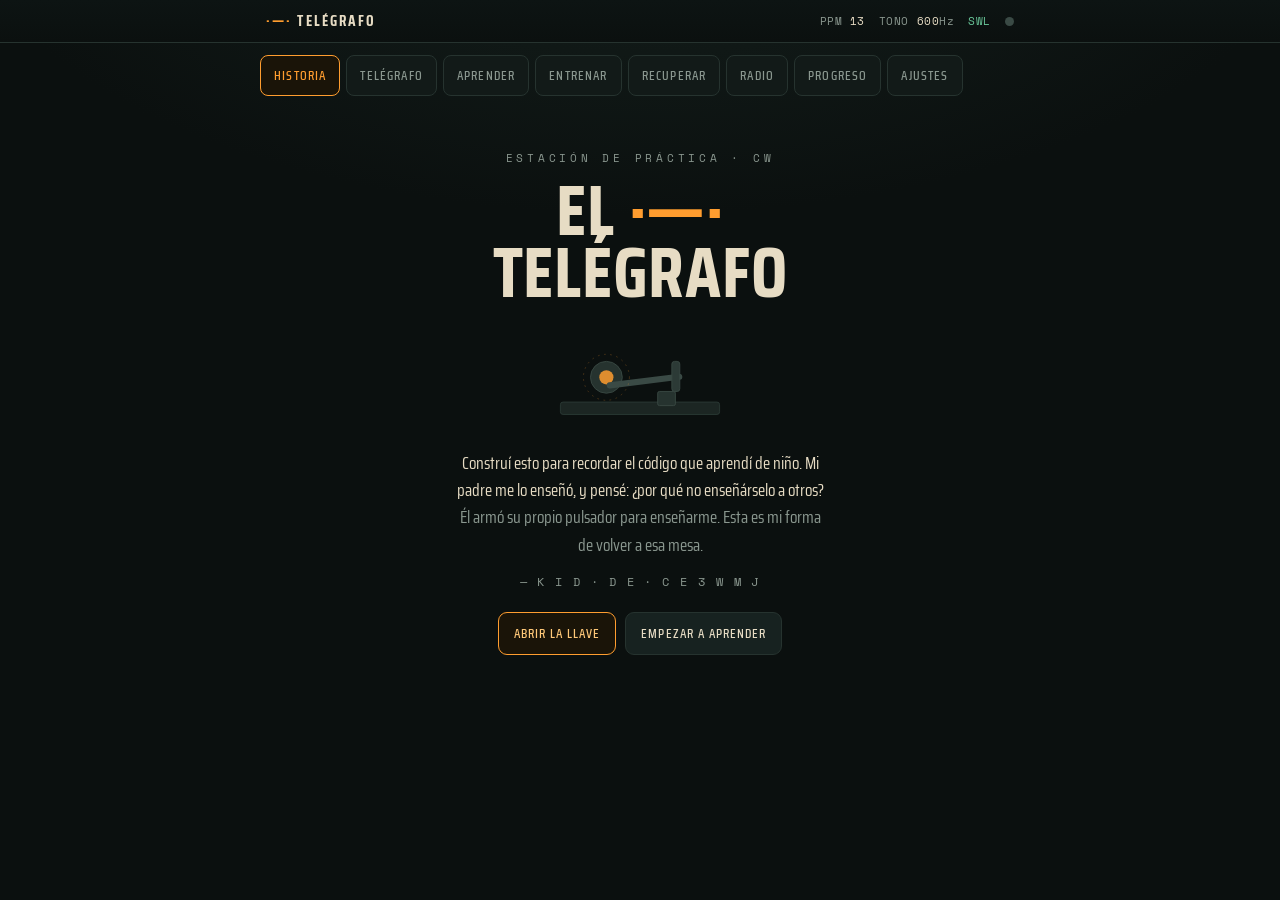
==== commit b2a20344: "V3.0" ====
--- a/telegrafo.html
+++ b/telegrafo.html
@@ -1,1976 +1,1138 @@
 <!DOCTYPE html>
 <html lang="es">
-
 <head>
-  <meta charset="UTF-8">
-  <meta name="viewport"
-    content="width=device-width, initial-scale=1.0, maximum-scale=1.0, user-scalable=no, viewport-fit=cover">
-  <meta name="theme-color" content="#0c1110">
-  <title>CE · Telégrafo — estación de práctica CW</title>
-  <link rel="preconnect" href="https://fonts.googleapis.com">
-  <link rel="preconnect" href="https://fonts.gstatic.com" crossorigin>
-  <link
-    href="https://fonts.googleapis.com/css2?family=Saira+Condensed:wght@400;500;700&family=Space+Mono:wght@400;700&display=swap"
-    rel="stylesheet">
-  <style>
-    :root {
-      --bg: #0b100f;
-      --panel: #121a18;
-      --panel-2: #172220;
-      --bezel: #243230;
-      --line: #26332f;
-      --cream: #e7dcc4;
-      --muted: #8a978f;
-      --amber: #ff9d2f;
-      --amber-hot: #ffc878;
-      --glow: rgba(255, 157, 47, .5);
-      --rx: #69c79a;
-      /* fósforo verde, uso muy puntual */
-      --rx-glow: rgba(105, 199, 154, .45);
-      --dash: #76c9cf;
-      --bad: #e0796a;
-    }
-
-    * {
-      box-sizing: border-box;
-      margin: 0;
-      padding: 0
-    }
-
-    html,
-    body {
-      height: 100%
-    }
-
-    body {
-      background:
-        radial-gradient(1100px 520px at 50% -12%, #15201d 0%, var(--bg) 62%),
-        var(--bg);
-      color: var(--cream);
-      font-family: 'Saira Condensed', sans-serif;
-      -webkit-font-smoothing: antialiased;
-      min-height: 100%;
-      padding: 0 0 40px;
-      overflow-x: hidden;
-      touch-action: manipulation;
-      /* sin zoom por doble toque */
-      -webkit-user-select: none;
-      user-select: none;
-      /* sin selección accidental */
-      -webkit-touch-callout: none;
-      /* sin menú copiar en iOS */
-      -webkit-tap-highlight-color: transparent;
-      /* sin destello gris al tocar */
-    }
-
-    input,
-    textarea {
-      -webkit-user-select: text;
-      user-select: text
-    }
-
-    button,
-    .tab,
-    .opt,
-    .cell,
-    .lamp-ring,
-    .key-btn,
-    .switch,
-    .seg-toggle {
-      touch-action: manipulation
-    }
-
-    .mono {
-      font-family: 'Space Mono', monospace
-    }
-
-    .shell {
-      max-width: 780px;
-      margin: 0 auto;
-      padding: 0 14px
-    }
-
-    /* ---------- Barra de estado (pantalla del equipo) ---------- */
-    .status {
-      position: sticky;
-      top: 0;
-      z-index: 40;
-      background: linear-gradient(180deg, #0d1413, #0b100f);
-      border-bottom: 1px solid var(--line);
-      backdrop-filter: blur(6px);
-    }
-
-    .status-in {
-      max-width: 780px;
-      margin: 0 auto;
-      padding: 9px 16px;
-      display: flex;
-      align-items: center;
-      gap: 14px;
-    }
-
-    .brand {
-      font-weight: 700;
-      letter-spacing: .14em;
-      font-size: 15px;
-      text-transform: uppercase;
-      white-space: nowrap
-    }
-
-    .brand b {
-      color: var(--amber)
-    }
-
-    .readout {
-      margin-left: auto;
-      display: flex;
-      gap: 14px;
-      align-items: center;
-      font-family: 'Space Mono', monospace;
-      font-size: 11px;
-      color: var(--muted);
-      letter-spacing: .05em;
-    }
-
-    .readout .v {
-      color: var(--cream)
-    }
-
-    .readout .rank {
-      color: var(--rx)
-    }
-
-    .tx-dot {
-      width: 9px;
-      height: 9px;
-      border-radius: 50%;
-      background: #3a4a45;
-      transition: .06s
-    }
-
-    body.keying .tx-dot {
-      background: var(--amber);
-      box-shadow: 0 0 10px 2px var(--glow)
-    }
-
-    /* ---------- Navegación (botones de equipo) ---------- */
-    nav {
-      margin: 12px auto 0;
-      max-width: 780px;
-      padding: 0 10px
-    }
-
-    .tabs {
-      display: flex;
-      gap: 6px;
-      overflow-x: auto;
-      scrollbar-width: none;
-      padding-bottom: 4px
-    }
-
-    .tabs::-webkit-scrollbar {
-      display: none
-    }
-
-    .tab {
-      flex: 0 0 auto;
-      font-family: 'Saira Condensed', sans-serif;
-      font-size: 13px;
-      font-weight: 500;
-      text-transform: uppercase;
-      letter-spacing: .09em;
-      cursor: pointer;
-      color: var(--muted);
-      background: var(--panel);
-      border: 1px solid var(--line);
-      border-radius: 8px;
-      padding: 9px 13px;
-      transition: .15s;
-      white-space: nowrap;
-    }
-
-    .tab:hover {
-      color: var(--cream);
-      border-color: var(--bezel)
-    }
-
-    .tab[aria-selected="true"] {
-      color: var(--amber);
-      border-color: var(--amber);
-      background: #1a1408
-    }
-
-    /* ---------- Pantallas ---------- */
-    .screen {
-      display: none;
-      padding-top: 20px;
-      animation: fade .25s ease
-    }
-
-    .screen.active {
-      display: block
-    }
-
-    @keyframes fade {
-      from {
-        opacity: 0;
-        transform: translateY(6px)
-      }
-
-      to {
-        opacity: 1;
-        transform: none
-      }
-    }
-
-    h2.title {
-      font-weight: 700;
-      text-transform: uppercase;
-      letter-spacing: .04em;
-      font-size: 26px;
-      line-height: 1
-    }
-
-    .lead {
-      color: var(--muted);
-      font-weight: 400;
-      font-size: 15px;
-      margin-top: 6px;
-      max-width: 60ch
-    }
-
-    .eyebrow {
-      font-family: 'Space Mono', monospace;
-      font-size: 11px;
-      letter-spacing: .34em;
-      text-transform: uppercase;
-      color: var(--muted);
-      margin-bottom: 6px
-    }
-
-    .card {
-      background: var(--panel);
-      border: 1px solid var(--line);
-      border-radius: 14px;
-      padding: 18px
-    }
-
-    .card+.card {
-      margin-top: 14px
-    }
-
-    /* ---------- Llave + medidor (signature) ---------- */
-    .keyer {
-      display: flex;
-      flex-direction: column;
-      align-items: center;
-      gap: 14px
-    }
-
-    .lamp-ring {
-      position: relative;
-      width: 128px;
-      height: 128px;
-      border-radius: 50%;
-      display: grid;
-      place-items: center;
-      cursor: pointer;
-      user-select: none;
-      -webkit-user-select: none;
-      touch-action: none;
-      background: radial-gradient(circle at 50% 36%, #1e2c29, #0e1413 72%);
-      border: 1px solid var(--bezel);
-      box-shadow: inset 0 2px 14px rgba(0, 0, 0, .6);
-      transition: transform .07s ease;
-    }
-
-    .lamp {
-      width: 82px;
-      height: 82px;
-      border-radius: 50%;
-      background: radial-gradient(circle at 50% 40%, #3a2f1c, #161d1b 72%);
-      box-shadow: inset 0 0 16px rgba(0, 0, 0, .7);
-      transition: .04s linear;
-    }
-
-    body.keying .keyer-lamp {
-      background: radial-gradient(circle at 50% 40%, var(--amber-hot), var(--amber) 55%, #a8650f 100%);
-      box-shadow: 0 0 30px 6px var(--glow), inset 0 0 12px rgba(255, 255, 255, .4);
-    }
-
-    body.keying.asdash .keyer-lamp {
-      background: radial-gradient(circle at 50% 40%, #d2f2f4, var(--dash) 55%, #2c777c 100%);
-      box-shadow: 0 0 30px 6px rgba(118, 201, 207, .55), inset 0 0 12px rgba(255, 255, 255, .4);
-    }
-
-    body.keying .lamp-ring {
-      transform: scale(.985)
-    }
-
-    .meter {
-      display: flex;
-      gap: 5px;
-      align-items: center;
-      height: 26px
-    }
-
-    .seg {
-      width: 13px;
-      height: 22px;
-      border-radius: 3px;
-      background: #1c2623;
-      border: 1px solid #283531;
-      transition: background .03s, box-shadow .03s
-    }
-
-    .seg.on {
-      background: var(--amber);
-      box-shadow: 0 0 8px var(--glow)
-    }
-
-    .seg.dash {
-      background: var(--dash);
-      box-shadow: 0 0 8px rgba(118, 201, 207, .5)
-    }
-
-    .meter-label {
-      font-family: 'Space Mono', monospace;
-      font-weight: 700;
-      font-size: 15px;
-      letter-spacing: .18em;
-      min-width: 74px;
-      text-align: center;
-      color: var(--muted);
-    }
-
-    .meter-label.dot {
-      color: var(--amber)
-    }
-
-    .meter-label.dash {
-      color: var(--dash)
-    }
-
-    .live-code {
-      font-family: 'Space Mono', monospace;
-      font-size: 24px;
-      font-weight: 700;
-      letter-spacing: .14em;
-      min-height: 32px
-    }
-
-    .live-code .d {
-      color: var(--amber)
-    }
-
-    .live-code .h {
-      color: var(--dash)
-    }
-
-    .live-code .ph {
-      color: var(--muted);
-      font-size: 14px
-    }
-
-    .key-btn {
-      width: 100%;
-      max-width: 360px;
-      padding: 16px;
-      font-size: 15px;
-      font-weight: 700;
-      letter-spacing: .12em;
-      text-transform: uppercase;
-      cursor: pointer;
-      user-select: none;
-      -webkit-user-select: none;
-      touch-action: none;
-      background: linear-gradient(180deg, #1f2d2a, #15201e);
-      color: var(--cream);
-      border: 1px solid var(--bezel);
-      border-radius: 11px;
-    }
-
-    body.keying .key-btn {
-      border-color: var(--amber);
-      color: var(--amber-hot)
-    }
-
-    /* ---------- Cinta / log ---------- */
-    .tape {
-      background: repeating-linear-gradient(90deg, #efe7d4, #efe7d4 38px, #e7ddc7 38px, #e7ddc7 40px);
-      color: #1a1410;
-      border-radius: 10px;
-      min-height: 58px;
-      padding: 13px 15px;
-      margin-top: 8px;
-      font-family: 'Space Mono', monospace;
-      font-size: 22px;
-      font-weight: 700;
-      letter-spacing: .16em;
-      word-break: break-word;
-      line-height: 1.4;
-      border: 1px solid #c9bda2;
-    }
-
-    .tape .cursor {
-      display: inline-block;
-      width: 10px;
-      color: #b07a1d;
-      animation: blink 1s steps(2, start) infinite
-    }
-
-    @keyframes blink {
-      50% {
-        opacity: 0
-      }
-    }
-
-    .row {
-      display: flex;
-      gap: 9px;
-      flex-wrap: wrap;
-      align-items: center;
-      margin-top: 12px
-    }
-
-    button.btn {
-      font-family: 'Saira Condensed', sans-serif;
-      font-weight: 500;
-      font-size: 13px;
-      text-transform: uppercase;
-      letter-spacing: .08em;
-      cursor: pointer;
-      background: var(--panel-2);
-      color: var(--cream);
-      border: 1px solid var(--line);
-      padding: 10px 15px;
-      border-radius: 9px;
-      transition: .15s;
-    }
-
-    button.btn:hover {
-      border-color: var(--amber);
-      color: var(--amber)
-    }
-
-    button.btn:active {
-      transform: translateY(1px)
-    }
-
-    button.btn.primary {
-      background: #1a1408;
-      border-color: var(--amber);
-      color: var(--amber-hot)
-    }
-
-    button.btn:focus-visible,
-    .tab:focus-visible,
-    .lamp-ring:focus-visible,
-    input:focus-visible {
-      outline: 2px solid var(--amber);
-      outline-offset: 2px
-    }
-
-    .field {
-      width: 100%;
-      background: var(--bg);
-      color: var(--cream);
-      border: 1px solid var(--line);
-      border-radius: 9px;
-      padding: 12px 14px;
-      font-family: 'Space Mono', monospace;
-      font-size: 16px;
-      letter-spacing: .05em;
-      outline: none;
-      transition: border-color .15s;
-    }
-
-    .field:focus {
-      border-color: var(--amber)
-    }
-
-    .field::placeholder {
-      color: var(--muted)
-    }
-
-    /* ---------- Vista morse de palabra ---------- */
-    .word-morse {
-      margin-top: 12px;
-      display: flex;
-      flex-wrap: wrap;
-      gap: 6px 16px;
-      font-family: 'Space Mono', monospace;
-      font-size: 17px;
-      color: var(--amber);
-      min-height: 24px
-    }
-
-    .word-morse .grp {
-      display: inline-flex;
-      flex-direction: column;
-      align-items: center
-    }
-
-    .word-morse .grp .lt {
-      font-size: 11px;
-      color: var(--muted);
-      letter-spacing: .1em
-    }
-
-    .word-morse .grp.bad .sym,
-    .word-morse .grp.bad .lt {
-      color: var(--bad)
-    }
-
-    /* ---------- Abecedario ---------- */
-    .chart {
-      display: grid;
-      grid-template-columns: repeat(auto-fill, minmax(72px, 1fr));
-      gap: 7px;
-      margin-top: 12px
-    }
-
-    .cell {
-      background: var(--panel-2);
-      border: 1px solid var(--line);
-      border-radius: 10px;
-      padding: 9px 5px;
-      text-align: center;
-      cursor: pointer;
-      transition: .12s;
-      position: relative
-    }
-
-    .cell:hover {
-      border-color: var(--amber)
-    }
-
-    .cell .ch {
-      font-size: 21px;
-      font-weight: 700;
-      line-height: 1
-    }
-
-    .cell .mc {
-      font-family: 'Space Mono', monospace;
-      font-size: 12px;
-      margin-top: 4px;
-      color: var(--muted);
-      letter-spacing: .04em
-    }
-
-    .cell.lit {
-      border-color: var(--amber);
-      background: #241c0d;
-      box-shadow: 0 0 14px var(--glow)
-    }
-
-    .cell.lit .ch {
-      color: var(--amber-hot)
-    }
-
-    .cell.lit .mc {
-      color: var(--amber)
-    }
-
-    .cell .acc {
-      position: absolute;
-      left: 6px;
-      right: 6px;
-      bottom: 4px;
-      height: 3px;
-      border-radius: 2px;
-      background: #283531;
-      overflow: hidden
-    }
-
-    .cell .acc i {
-      display: block;
-      height: 100%;
-      background: var(--rx)
-    }
-
-    /* ---------- Historia ---------- */
-    .hero {
-      text-align: center;
-      padding: 30px 6px 10px
-    }
-
-    .hero .eyebrow {
-      margin-bottom: 14px
-    }
-
-    .hero h1 {
-      font-weight: 700;
-      font-size: clamp(40px, 11vw, 72px);
-      line-height: .86;
-      letter-spacing: .01em;
-      text-transform: uppercase
-    }
-
-    .hero h1 .k {
-      color: var(--amber)
-    }
-
-    .keysvg {
-      margin: 22px auto 18px;
-      display: block;
-      max-width: 230px;
-      width: 70%
-    }
-
-    .story {
-      max-width: 46ch;
-      margin: 0 auto;
-      color: var(--cream);
-      font-size: 17px;
-      line-height: 1.6;
-      font-weight: 400
-    }
-
-    .story .dim {
-      color: var(--muted)
-    }
-
-    .sign {
-      margin-top: 14px;
-      font-family: 'Space Mono', monospace;
-      font-size: 12px;
-      color: var(--muted);
-      letter-spacing: .16em
-    }
-
-    /* ---------- bloques de datos ---------- */
-    .stat-grid {
-      display: grid;
-      grid-template-columns: repeat(auto-fit, minmax(120px, 1fr));
-      gap: 10px;
-      margin-top: 6px
-    }
-
-    .stat {
-      background: var(--panel-2);
-      border: 1px solid var(--line);
-      border-radius: 11px;
-      padding: 13px 14px
-    }
-
-    .stat .n {
-      font-family: 'Space Mono', monospace;
-      font-size: 26px;
-      font-weight: 700;
-      color: var(--amber);
-      line-height: 1
-    }
-
-    .stat .l {
-      font-size: 12px;
-      color: var(--muted);
-      text-transform: uppercase;
-      letter-spacing: .08em;
-      margin-top: 4px
-    }
-
-    .pill {
-      display: inline-flex;
-      align-items: center;
-      gap: 7px;
-      font-family: 'Space Mono', monospace;
-      font-size: 12px;
-      color: var(--muted);
-      background: var(--panel-2);
-      border: 1px solid var(--line);
-      border-radius: 20px;
-      padding: 5px 12px
-    }
-
-    .pill b {
-      color: var(--rx)
-    }
-
-    .prompt-big {
-      font-family: 'Space Mono', monospace;
-      font-weight: 700;
-      text-align: center;
-      margin: 12px 0
-    }
-
-    .prompt-big .lt {
-      font-size: 64px;
-      color: var(--cream);
-      line-height: 1
-    }
-
-    .prompt-big .code {
-      font-size: 34px;
-      color: var(--amber);
-      letter-spacing: .16em
-    }
-
-    .feedback {
-      text-align: center;
-      font-size: 18px;
-      font-weight: 500;
-      min-height: 26px;
-      letter-spacing: .04em
-    }
-
-    .feedback.ok {
-      color: var(--rx)
-    }
-
-    .feedback.no {
-      color: var(--bad)
-    }
-
-    .opts {
-      display: grid;
-      grid-template-columns: repeat(auto-fit, minmax(64px, 1fr));
-      gap: 8px;
-      margin-top: 12px
-    }
-
-    .opt {
-      font-family: 'Space Mono', monospace;
-      font-size: 22px;
-      font-weight: 700;
-      padding: 14px 4px;
-      text-align: center;
-      background: var(--panel-2);
-      border: 1px solid var(--line);
-      border-radius: 10px;
-      cursor: pointer;
-      transition: .1s
-    }
-
-    .opt:hover {
-      border-color: var(--amber);
-      color: var(--amber)
-    }
-
-    .opt.ok {
-      border-color: var(--rx);
-      background: #0f211a;
-      color: var(--rx)
-    }
-
-    .opt.no {
-      border-color: var(--bad);
-      background: #211210;
-      color: var(--bad)
-    }
-
-    .seg-toggle {
-      display: inline-flex;
-      background: var(--panel-2);
-      border: 1px solid var(--line);
-      border-radius: 9px;
-      padding: 3px
-    }
-
-    .seg-toggle button {
-      border: none;
-      background: none;
-      color: var(--muted);
-      font-family: 'Saira Condensed', sans-serif;
-      font-size: 13px;
-      text-transform: uppercase;
-      letter-spacing: .07em;
-      padding: 7px 13px;
-      border-radius: 7px;
-      cursor: pointer
-    }
-
-    .seg-toggle button[aria-pressed="true"] {
-      background: #1a1408;
-      color: var(--amber)
-    }
-
-    .ach {
-      display: flex;
-      align-items: center;
-      gap: 12px;
-      padding: 11px 13px;
-      border: 1px solid var(--line);
-      border-radius: 11px;
-      background: var(--panel-2);
-      margin-top: 8px
-    }
-
-    .ach.locked {
-      opacity: .4
-    }
-
-    .ach .badge {
-      width: 38px;
-      height: 38px;
-      border-radius: 8px;
-      display: grid;
-      place-items: center;
-      font-size: 18px;
-      background: #1a1408;
-      border: 1px solid var(--bezel);
-      color: var(--amber);
-      flex: 0 0 auto
-    }
-
-    .ach .t {
-      font-weight: 500
-    }
-
-    .ach .d {
-      font-size: 12px;
-      color: var(--muted)
-    }
-
-    .range-row {
-      display: flex;
-      align-items: center;
-      gap: 12px;
-      margin-top: 8px;
-      font-family: 'Space Mono', monospace;
-      font-size: 12px;
-      color: var(--muted)
-    }
-
-    input[type=range] {
-      flex: 1;
-      accent-color: var(--amber);
-      cursor: pointer
-    }
-
-    .tone-btns {
-      display: flex;
-      gap: 8px;
-      flex-wrap: wrap;
-      margin-top: 8px
-    }
-
-    .tone-btns .btn[aria-pressed="true"] {
-      border-color: var(--amber);
-      color: var(--amber);
-      background: #1a1408
-    }
-
-    label.opt-line {
-      display: flex;
-      align-items: center;
-      justify-content: space-between;
-      gap: 10px;
-      padding: 11px 0;
-      border-bottom: 1px solid var(--line)
-    }
-
-    label.opt-line:last-child {
-      border-bottom: none
-    }
-
-    .switch {
-      position: relative;
-      width: 46px;
-      height: 26px;
-      flex: 0 0 auto
-    }
-
-    .switch input {
-      opacity: 0;
-      width: 100%;
-      height: 100%;
-      margin: 0;
-      cursor: pointer
-    }
-
-    .switch .track {
-      position: absolute;
-      inset: 0;
-      background: #283531;
-      border-radius: 20px;
-      transition: .15s;
-      pointer-events: none
-    }
-
-    .switch .knob {
-      position: absolute;
-      top: 3px;
-      left: 3px;
-      width: 20px;
-      height: 20px;
-      border-radius: 50%;
-      background: #7d8b85;
-      transition: .15s;
-      pointer-events: none
-    }
-
-    .switch input:checked+.track {
-      background: #3a2a10
-    }
-
-    .switch input:checked+.track+.knob {
-      transform: translateX(20px);
-      background: var(--amber)
-    }
-
-    .toast {
-      position: fixed;
-      left: 50%;
-      bottom: 26px;
-      transform: translateX(-50%) translateY(20px);
-      background: #1a1408;
-      border: 1px solid var(--amber);
-      color: var(--amber-hot);
-      padding: 11px 18px;
-      border-radius: 11px;
-      font-size: 14px;
-      letter-spacing: .04em;
-      opacity: 0;
-      transition: .25s;
-      z-index: 80;
-      display: flex;
-      gap: 9px;
-      align-items: center
-    }
-
-    .toast.show {
-      opacity: 1;
-      transform: translateX(-50%) translateY(0)
-    }
-
-    .note {
-      font-size: 13px;
-      color: var(--muted);
-      margin-top: 10px;
-      line-height: 1.5
-    }
-
-    .kbd {
-      font-family: 'Space Mono', monospace;
-      background: var(--panel-2);
-      border: 1px solid var(--line);
-      border-radius: 5px;
-      padding: 1px 7px;
-      font-size: 11px;
-      color: var(--cream)
-    }
-
-    .hr {
-      height: 1px;
-      background: var(--line);
-      margin: 16px 0
-    }
-
-    @media (prefers-reduced-motion:reduce) {
-      * {
-        animation: none !important;
-        transition: none !important
-      }
-    }
-  </style>
+<meta charset="UTF-8">
+<meta name="viewport" content="width=device-width, initial-scale=1.0, maximum-scale=1.0, user-scalable=no, viewport-fit=cover">
+<meta name="theme-color" content="#0c1110">
+<title>CE · Telégrafo — estación de práctica CW</title>
+<link rel="preconnect" href="https://fonts.googleapis.com">
+<link rel="preconnect" href="https://fonts.gstatic.com" crossorigin>
+<link href="https://fonts.googleapis.com/css2?family=Saira+Condensed:wght@400;500;700&family=Space+Mono:wght@400;700&display=swap" rel="stylesheet">
+<style>
+  :root{
+    --bg:#0b100f;
+    --panel:#121a18;
+    --panel-2:#172220;
+    --bezel:#243230;
+    --line:#26332f;
+    --cream:#e7dcc4;
+    --muted:#8a978f;
+    --amber:#ff9d2f;
+    --amber-hot:#ffc878;
+    --glow:rgba(255,157,47,.5);
+    --rx:#69c79a;          /* fósforo verde, uso muy puntual */
+    --rx-glow:rgba(105,199,154,.45);
+    --dash:#76c9cf;
+    --bad:#e0796a;
+  }
+  *{box-sizing:border-box;margin:0;padding:0}
+  html,body{height:100%}
+  body{
+    background:
+      radial-gradient(1100px 520px at 50% -12%, #15201d 0%, var(--bg) 62%),
+      var(--bg);
+    color:var(--cream);
+    font-family:'Saira Condensed',sans-serif;
+    -webkit-font-smoothing:antialiased;
+    min-height:100%;
+    padding:0 0 40px;
+    overflow-x:hidden;
+    touch-action:manipulation;                 /* sin zoom por doble toque */
+    -webkit-user-select:none; user-select:none; /* sin selección accidental */
+    -webkit-touch-callout:none;                 /* sin menú copiar en iOS */
+    -webkit-tap-highlight-color:transparent;    /* sin destello gris al tocar */
+  }
+  input,textarea{-webkit-user-select:text;user-select:text}
+  button,.tab,.opt,.cell,.lamp-ring,.key-btn,.switch,.seg-toggle{touch-action:manipulation}
+  .mono{font-family:'Space Mono',monospace}
+  .shell{max-width:780px;margin:0 auto;padding:0 14px}
+
+  /* ---------- Barra de estado (pantalla del equipo) ---------- */
+  .status{
+    position:sticky;top:0;z-index:40;
+    background:linear-gradient(180deg,#0d1413, #0b100f);
+    border-bottom:1px solid var(--line);
+    backdrop-filter:blur(6px);
+  }
+  .status-in{
+    max-width:780px;margin:0 auto;padding:9px 16px;
+    display:flex;align-items:center;gap:14px;
+  }
+  .brand{font-weight:700;letter-spacing:.14em;font-size:15px;text-transform:uppercase;white-space:nowrap}
+  .brand b{color:var(--amber)}
+  .readout{
+    margin-left:auto;display:flex;gap:14px;align-items:center;
+    font-family:'Space Mono',monospace;font-size:11px;color:var(--muted);
+    letter-spacing:.05em;
+  }
+  .readout .v{color:var(--cream)}
+  .readout .rank{color:var(--rx)}
+  .tx-dot{width:9px;height:9px;border-radius:50%;background:#3a4a45;transition:.06s}
+  body.keying .tx-dot{background:var(--amber);box-shadow:0 0 10px 2px var(--glow)}
+
+  /* ---------- Navegación (botones de equipo) ---------- */
+  nav{margin:12px auto 0;max-width:780px;padding:0 10px}
+  .tabs{display:flex;gap:6px;overflow-x:auto;scrollbar-width:none;padding-bottom:4px}
+  .tabs::-webkit-scrollbar{display:none}
+  .tab{
+    flex:0 0 auto;font-family:'Saira Condensed',sans-serif;font-size:13px;font-weight:500;
+    text-transform:uppercase;letter-spacing:.09em;cursor:pointer;color:var(--muted);
+    background:var(--panel);border:1px solid var(--line);border-radius:8px;
+    padding:9px 13px;transition:.15s;white-space:nowrap;
+  }
+  .tab:hover{color:var(--cream);border-color:var(--bezel)}
+  .tab[aria-selected="true"]{color:var(--amber);border-color:var(--amber);background:#1a1408}
+
+  /* ---------- Pantallas ---------- */
+  .screen{display:none;padding-top:20px;animation:fade .25s ease}
+  .screen.active{display:block}
+  @keyframes fade{from{opacity:0;transform:translateY(6px)}to{opacity:1;transform:none}}
+
+  h2.title{font-weight:700;text-transform:uppercase;letter-spacing:.04em;font-size:26px;line-height:1}
+  .lead{color:var(--muted);font-weight:400;font-size:15px;margin-top:6px;max-width:60ch}
+  .eyebrow{font-family:'Space Mono',monospace;font-size:11px;letter-spacing:.34em;text-transform:uppercase;color:var(--muted);margin-bottom:6px}
+
+  .card{background:var(--panel);border:1px solid var(--line);border-radius:14px;padding:18px}
+  .card+.card{margin-top:14px}
+
+  /* ---------- Llave + medidor (signature) ---------- */
+  .keyer{display:flex;flex-direction:column;align-items:center;gap:14px}
+  .lamp-ring{
+    position:relative;width:128px;height:128px;border-radius:50%;display:grid;place-items:center;
+    cursor:pointer;user-select:none;-webkit-user-select:none;touch-action:none;
+    background:radial-gradient(circle at 50% 36%, #1e2c29, #0e1413 72%);
+    border:1px solid var(--bezel);box-shadow:inset 0 2px 14px rgba(0,0,0,.6);
+    transition:transform .07s ease;
+  }
+  .lamp{
+    width:82px;height:82px;border-radius:50%;
+    background:radial-gradient(circle at 50% 40%, #3a2f1c, #161d1b 72%);
+    box-shadow:inset 0 0 16px rgba(0,0,0,.7);transition:.04s linear;
+  }
+  body.keying .keyer-lamp{
+    background:radial-gradient(circle at 50% 40%, var(--amber-hot), var(--amber) 55%, #a8650f 100%);
+    box-shadow:0 0 30px 6px var(--glow), inset 0 0 12px rgba(255,255,255,.4);
+  }
+  body.keying.asdash .keyer-lamp{
+    background:radial-gradient(circle at 50% 40%, #d2f2f4, var(--dash) 55%, #2c777c 100%);
+    box-shadow:0 0 30px 6px rgba(118,201,207,.55), inset 0 0 12px rgba(255,255,255,.4);
+  }
+  body.keying .lamp-ring{transform:scale(.985)}
+
+  .meter{display:flex;gap:5px;align-items:center;height:26px}
+  .seg{width:13px;height:22px;border-radius:3px;background:#1c2623;border:1px solid #283531;transition:background .03s,box-shadow .03s}
+  .seg.on{background:var(--amber);box-shadow:0 0 8px var(--glow)}
+  .seg.dash{background:var(--dash);box-shadow:0 0 8px rgba(118,201,207,.5)}
+  .meter-label{
+    font-family:'Space Mono',monospace;font-weight:700;font-size:15px;letter-spacing:.18em;
+    min-width:74px;text-align:center;color:var(--muted);
+  }
+  .meter-label.dot{color:var(--amber)}
+  .meter-label.dash{color:var(--dash)}
+
+  .live-code{font-family:'Space Mono',monospace;font-size:24px;font-weight:700;letter-spacing:.14em;min-height:32px}
+  .live-code .d{color:var(--amber)} .live-code .h{color:var(--dash)} .live-code .ph{color:var(--muted);font-size:14px}
+
+  .key-btn{
+    width:100%;max-width:360px;padding:16px;font-size:15px;font-weight:700;letter-spacing:.12em;
+    text-transform:uppercase;cursor:pointer;user-select:none;-webkit-user-select:none;touch-action:none;
+    background:linear-gradient(180deg,#1f2d2a,#15201e);color:var(--cream);
+    border:1px solid var(--bezel);border-radius:11px;
+  }
+  body.keying .key-btn{border-color:var(--amber);color:var(--amber-hot)}
+
+  /* ---------- Cinta / log ---------- */
+  .tape{
+    background:repeating-linear-gradient(90deg,#efe7d4,#efe7d4 38px,#e7ddc7 38px,#e7ddc7 40px);
+    color:#1a1410;border-radius:10px;min-height:58px;padding:13px 15px;margin-top:8px;
+    font-family:'Space Mono',monospace;font-size:22px;font-weight:700;letter-spacing:.16em;
+    word-break:break-word;line-height:1.4;border:1px solid #c9bda2;
+  }
+  .tape .cursor{display:inline-block;width:10px;color:#b07a1d;animation:blink 1s steps(2,start) infinite}
+  @keyframes blink{50%{opacity:0}}
+
+  .row{display:flex;gap:9px;flex-wrap:wrap;align-items:center;margin-top:12px}
+  button.btn{
+    font-family:'Saira Condensed',sans-serif;font-weight:500;font-size:13px;text-transform:uppercase;
+    letter-spacing:.08em;cursor:pointer;background:var(--panel-2);color:var(--cream);
+    border:1px solid var(--line);padding:10px 15px;border-radius:9px;transition:.15s;
+  }
+  button.btn:hover{border-color:var(--amber);color:var(--amber)}
+  button.btn:active{transform:translateY(1px)}
+  button.btn.primary{background:#1a1408;border-color:var(--amber);color:var(--amber-hot)}
+  button.btn:focus-visible,.tab:focus-visible,.lamp-ring:focus-visible,input:focus-visible{
+    outline:2px solid var(--amber);outline-offset:2px}
+
+  .field{
+    width:100%;background:var(--bg);color:var(--cream);border:1px solid var(--line);
+    border-radius:9px;padding:12px 14px;font-family:'Space Mono',monospace;font-size:16px;
+    letter-spacing:.05em;outline:none;transition:border-color .15s;
+  }
+  .field:focus{border-color:var(--amber)}
+  .field::placeholder{color:var(--muted)}
+
+  /* ---------- Vista morse de palabra ---------- */
+  .word-morse{margin-top:12px;display:flex;flex-wrap:wrap;gap:6px 16px;font-family:'Space Mono',monospace;
+    font-size:17px;color:var(--amber);min-height:24px}
+  .word-morse .grp{display:inline-flex;flex-direction:column;align-items:center}
+  .word-morse .grp .lt{font-size:11px;color:var(--muted);letter-spacing:.1em}
+  .word-morse .grp.bad .sym,.word-morse .grp.bad .lt{color:var(--bad)}
+
+  /* ---------- Abecedario ---------- */
+  .chart{display:grid;grid-template-columns:repeat(auto-fill,minmax(72px,1fr));gap:7px;margin-top:12px}
+  .cell{background:var(--panel-2);border:1px solid var(--line);border-radius:10px;padding:9px 5px;text-align:center;cursor:pointer;transition:.12s;position:relative}
+  .cell:hover{border-color:var(--amber)}
+  .cell .ch{font-size:21px;font-weight:700;line-height:1}
+  .cell .mc{font-family:'Space Mono',monospace;font-size:12px;margin-top:4px;color:var(--muted);letter-spacing:.04em}
+  .cell.lit{border-color:var(--amber);background:#241c0d;box-shadow:0 0 14px var(--glow)}
+  .cell.lit .ch{color:var(--amber-hot)} .cell.lit .mc{color:var(--amber)}
+  .cell .acc{position:absolute;left:6px;right:6px;bottom:4px;height:3px;border-radius:2px;background:#283531;overflow:hidden}
+  .cell .acc i{display:block;height:100%;background:var(--rx)}
+
+  /* ---------- Historia ---------- */
+  .hero{text-align:center;padding:30px 6px 10px}
+  .hero .eyebrow{margin-bottom:14px}
+  .hero h1{font-weight:700;font-size:clamp(40px,11vw,72px);line-height:.86;letter-spacing:.01em;text-transform:uppercase}
+  .hero h1 .k{color:var(--amber)}
+  .keysvg{margin:22px auto 18px;display:block;max-width:230px;width:70%}
+  .story{max-width:46ch;margin:0 auto;color:var(--cream);font-size:17px;line-height:1.6;font-weight:400}
+  .story .dim{color:var(--muted)}
+  .sign{margin-top:14px;font-family:'Space Mono',monospace;font-size:12px;color:var(--muted);letter-spacing:.16em}
+
+  /* ---------- bloques de datos ---------- */
+  .stat-grid{display:grid;grid-template-columns:repeat(auto-fit,minmax(120px,1fr));gap:10px;margin-top:6px}
+  .stat{background:var(--panel-2);border:1px solid var(--line);border-radius:11px;padding:13px 14px}
+  .stat .n{font-family:'Space Mono',monospace;font-size:26px;font-weight:700;color:var(--amber);line-height:1}
+  .stat .l{font-size:12px;color:var(--muted);text-transform:uppercase;letter-spacing:.08em;margin-top:4px}
+
+  .pill{display:inline-flex;align-items:center;gap:7px;font-family:'Space Mono',monospace;font-size:12px;
+    color:var(--muted);background:var(--panel-2);border:1px solid var(--line);border-radius:20px;padding:5px 12px}
+  .pill b{color:var(--rx)}
+
+  .prompt-big{font-family:'Space Mono',monospace;font-weight:700;text-align:center;margin:12px 0}
+  .prompt-big .lt{font-size:64px;color:var(--cream);line-height:1}
+  .prompt-big .code{font-size:34px;color:var(--amber);letter-spacing:.16em}
+  .feedback{text-align:center;font-size:18px;font-weight:500;min-height:26px;letter-spacing:.04em}
+  .feedback.ok{color:var(--rx)} .feedback.no{color:var(--bad)}
+
+  .opts{display:grid;grid-template-columns:repeat(auto-fit,minmax(64px,1fr));gap:8px;margin-top:12px}
+  .opt{font-family:'Space Mono',monospace;font-size:22px;font-weight:700;padding:14px 4px;text-align:center;
+    background:var(--panel-2);border:1px solid var(--line);border-radius:10px;cursor:pointer;transition:.1s}
+  .opt:hover{border-color:var(--amber);color:var(--amber)}
+  .opt.ok{border-color:var(--rx);background:#0f211a;color:var(--rx)}
+  .opt.no{border-color:var(--bad);background:#211210;color:var(--bad)}
+
+  .seg-toggle{display:inline-flex;background:var(--panel-2);border:1px solid var(--line);border-radius:9px;padding:3px}
+  .seg-toggle button{border:none;background:none;color:var(--muted);font-family:'Saira Condensed',sans-serif;
+    font-size:13px;text-transform:uppercase;letter-spacing:.07em;padding:7px 13px;border-radius:7px;cursor:pointer}
+  .seg-toggle button[aria-pressed="true"]{background:#1a1408;color:var(--amber)}
+
+  .ach{display:flex;align-items:center;gap:12px;padding:11px 13px;border:1px solid var(--line);border-radius:11px;background:var(--panel-2);margin-top:8px}
+  .ach.locked{opacity:.4}
+  .ach .badge{width:38px;height:38px;border-radius:8px;display:grid;place-items:center;font-size:18px;
+    background:#1a1408;border:1px solid var(--bezel);color:var(--amber);flex:0 0 auto}
+  .ach .t{font-weight:500} .ach .d{font-size:12px;color:var(--muted)}
+
+  .range-row{display:flex;align-items:center;gap:12px;margin-top:8px;font-family:'Space Mono',monospace;font-size:12px;color:var(--muted)}
+  input[type=range]{flex:1;accent-color:var(--amber);cursor:pointer}
+  .tone-btns{display:flex;gap:8px;flex-wrap:wrap;margin-top:8px}
+  .tone-btns .btn[aria-pressed="true"]{border-color:var(--amber);color:var(--amber);background:#1a1408}
+  label.opt-line{display:flex;align-items:center;justify-content:space-between;gap:10px;padding:11px 0;border-bottom:1px solid var(--line)}
+  label.opt-line:last-child{border-bottom:none}
+  .switch{position:relative;width:46px;height:26px;flex:0 0 auto}
+  .switch input{opacity:0;width:100%;height:100%;margin:0;cursor:pointer}
+  .switch .track{position:absolute;inset:0;background:#283531;border-radius:20px;transition:.15s;pointer-events:none}
+  .switch .knob{position:absolute;top:3px;left:3px;width:20px;height:20px;border-radius:50%;background:#7d8b85;transition:.15s;pointer-events:none}
+  .switch input:checked+.track{background:#3a2a10}
+  .switch input:checked+.track+.knob{transform:translateX(20px);background:var(--amber)}
+
+  .toast{position:fixed;left:50%;bottom:26px;transform:translateX(-50%) translateY(20px);
+    background:#1a1408;border:1px solid var(--amber);color:var(--amber-hot);padding:11px 18px;border-radius:11px;
+    font-size:14px;letter-spacing:.04em;opacity:0;transition:.25s;z-index:80;display:flex;gap:9px;align-items:center}
+  .toast.show{opacity:1;transform:translateX(-50%) translateY(0)}
+
+  .note{font-size:13px;color:var(--muted);margin-top:10px;line-height:1.5}
+  .kbd{font-family:'Space Mono',monospace;background:var(--panel-2);border:1px solid var(--line);border-radius:5px;padding:1px 7px;font-size:11px;color:var(--cream)}
+  .hr{height:1px;background:var(--line);margin:16px 0}
+  @media (prefers-reduced-motion:reduce){*{animation:none!important;transition:none!important}}
+</style>
 </head>
-
 <body>
 
-  <!-- ===== Barra de estado ===== -->
-  <div class="status">
-    <div class="status-in">
-      <div class="brand"><b>·—·</b> TELÉGRAFO</div>
-      <div class="readout">
-        <span>PPM <span class="v" id="rdWpm">13</span></span>
-        <span>TONO <span class="v" id="rdTone">600</span>Hz</span>
-        <span class="rank" id="rdRank">SWL</span>
-        <span class="tx-dot" id="txDot" title="indicador TX"></span>
-      </div>
+<!-- ===== Barra de estado ===== -->
+<div class="status">
+  <div class="status-in">
+    <div class="brand"><b>·—·</b> TELÉGRAFO</div>
+    <div class="readout">
+      <span>PPM <span class="v" id="rdWpm">13</span></span>
+      <span>TONO <span class="v" id="rdTone">600</span>Hz</span>
+      <span class="rank" id="rdRank">SWL</span>
+      <span class="tx-dot" id="txDot" title="indicador TX"></span>
     </div>
   </div>
-
-  <nav>
-    <div class="tabs" role="tablist" id="tabs">
-      <button class="tab" role="tab" data-screen="inicio" aria-selected="true">Historia</button>
-      <button class="tab" role="tab" data-screen="telegrafo">Telégrafo</button>
-      <button class="tab" role="tab" data-screen="aprender">Aprender</button>
-      <button class="tab" role="tab" data-screen="entrenar">Entrenar</button>
-      <button class="tab" role="tab" data-screen="recuperar">Recuperar</button>
-      <button class="tab" role="tab" data-screen="radio">Radio</button>
-      <button class="tab" role="tab" data-screen="progreso">Progreso</button>
-      <button class="tab" role="tab" data-screen="ajustes">Ajustes</button>
-    </div>
-  </nav>
-
-  <div class="shell">
-
-    <!-- ===== HISTORIA ===== -->
-    <section class="screen active" id="inicio" role="tabpanel">
-      <div class="hero">
-        <div class="eyebrow">estación de práctica · cw</div>
-        <h1>El <span class="k">·—·</span><br>Telégrafo</h1>
-        <svg class="keysvg" viewBox="0 0 260 120" fill="none" xmlns="http://www.w3.org/2000/svg" aria-hidden="true">
-          <rect x="40" y="86" width="180" height="14" rx="3" fill="#1c2623" stroke="#2c3a36" />
-          <rect x="150" y="74" width="20" height="16" rx="2" fill="#26332f" stroke="#3a4a45" />
-          <circle cx="92" cy="58" r="18" fill="#26332f" stroke="#3a4a45" />
-          <circle cx="92" cy="58" r="8" fill="#ff9d2f" opacity="0.85" />
-          <rect x="92" y="64" width="86" height="7" rx="3.5" fill="#3a4a45" transform="rotate(-7 92 64)" />
-          <rect x="166" y="40" width="9" height="34" rx="3" fill="#2c3a36" stroke="#3a4a45" />
-          <circle cx="92" cy="58" r="26" stroke="#ff9d2f" stroke-opacity="0.25" stroke-dasharray="2 5" />
-        </svg>
-        <p class="story">
-          Construí esto para recordar el código que aprendí de niño, mi padre me lo enseño, porque no enseñarlo a
-          otros.. <span class="dim">Él armó su propio pulsador para enseñarme. Esta es mi forma de volver a esa
-            mesa.</span>
-        </p>
-        <div class="sign">— K I D · D E · C E 3 W M J</div>
-        <div class="row" style="justify-content:center;margin-top:22px">
-          <button class="btn primary" data-go="telegrafo">Abrir la llave</button>
-          <button class="btn" data-go="aprender">Empezar a aprender</button>
+</div>
+
+<nav>
+  <div class="tabs" role="tablist" id="tabs">
+    <button class="tab" role="tab" data-screen="inicio" aria-selected="true">Historia</button>
+    <button class="tab" role="tab" data-screen="telegrafo">Telégrafo</button>
+    <button class="tab" role="tab" data-screen="aprender">Aprender</button>
+    <button class="tab" role="tab" data-screen="entrenar">Entrenar</button>
+    <button class="tab" role="tab" data-screen="recuperar">Recuperar</button>
+    <button class="tab" role="tab" data-screen="radio">Radio</button>
+    <button class="tab" role="tab" data-screen="progreso">Progreso</button>
+    <button class="tab" role="tab" data-screen="ajustes">Ajustes</button>
+  </div>
+</nav>
+
+<div class="shell">
+
+  <!-- ===== HISTORIA ===== -->
+  <section class="screen active" id="inicio" role="tabpanel">
+    <div class="hero">
+      <div class="eyebrow">estación de práctica · cw</div>
+      <h1>El <span class="k">·—·</span><br>Telégrafo</h1>
+      <svg class="keysvg" viewBox="0 0 260 120" fill="none" xmlns="http://www.w3.org/2000/svg" aria-hidden="true">
+        <rect x="40" y="86" width="180" height="14" rx="3" fill="#1c2623" stroke="#2c3a36"/>
+        <rect x="150" y="74" width="20" height="16" rx="2" fill="#26332f" stroke="#3a4a45"/>
+        <circle cx="92" cy="58" r="18" fill="#26332f" stroke="#3a4a45"/>
+        <circle cx="92" cy="58" r="8" fill="#ff9d2f" opacity="0.85"/>
+        <rect x="92" y="64" width="86" height="7" rx="3.5" fill="#3a4a45" transform="rotate(-7 92 64)"/>
+        <rect x="166" y="40" width="9" height="34" rx="3" fill="#2c3a36" stroke="#3a4a45"/>
+        <circle cx="92" cy="58" r="26" stroke="#ff9d2f" stroke-opacity="0.25" stroke-dasharray="2 5"/>
+      </svg>
+      <p class="story">
+        Construí esto para recordar el código que aprendí de niño. Mi padre me lo enseñó, y pensé: ¿por qué no
+        enseñárselo a otros? <span class="dim">Él armó su propio pulsador para enseñarme. Esta es mi forma de volver a esa mesa.</span>
+      </p>
+      <div class="sign">— K I D · D E · C E 3 W M J</div>
+      <div class="row" style="justify-content:center;margin-top:22px">
+        <button class="btn primary" data-go="telegrafo">Abrir la llave</button>
+        <button class="btn" data-go="aprender">Empezar a aprender</button>
+      </div>
+    </div>
+  </section>
+
+  <!-- ===== TELÉGRAFO (práctica libre) ===== -->
+  <section class="screen" id="telegrafo" role="tabpanel">
+    <h2 class="title">Llave abierta</h2>
+    <p class="lead">Mantén presionado: corto es punto, largo es raya. El medidor te muestra en vivo cuándo cruza a raya. Suelta un momento y se traduce la letra.</p>
+
+    <div class="card">
+      <div class="keyer" data-keyer>
+        <div class="lamp-ring keyer-lamp-ring" tabindex="0" role="button" aria-label="emitir Morse"><div class="lamp keyer-lamp"></div></div>
+        <div class="meter keyer-meter" aria-hidden="true"></div>
+        <div class="meter-label keyer-label">EN REPOSO</div>
+        <div class="live-code keyer-live"><span class="ph">listo para transmitir</span></div>
+        <button class="key-btn keyer-btn">▼ mantén aquí o pulsa ESPACIO ▼</button>
+      </div>
+      <div class="tape" id="tape"><span class="cursor">▌</span></div>
+      <div class="row">
+        <button class="btn" id="backBtn">⌫ borrar</button>
+        <button class="btn" id="clearBtn">limpiar</button>
+        <span class="pill" style="margin-left:auto">PPM <b id="kWpm">13</b></span>
+      </div>
+    </div>
+
+    <div class="card">
+      <div class="eyebrow">escribe y escucha</div>
+      <div class="row" style="margin-top:4px">
+        <input class="field" id="wordInput" placeholder="escribe una palabra: hola" autocomplete="off" spellcheck="false" style="flex:1;min-width:0">
+        <button class="btn primary" id="playWord">▶ sonar</button>
+      </div>
+      <div class="word-morse" id="wordMorse"></div>
+    </div>
+
+    <div class="card">
+      <div class="eyebrow">abecedario · toca para oír</div>
+      <div class="chart" id="chart"></div>
+    </div>
+  </section>
+
+  <!-- ===== APRENDER (Koch) ===== -->
+  <section class="screen" id="aprender" role="tabpanel">
+    <h2 class="title">Aprender</h2>
+    <p class="lead">Método Koch: aprendes de oído, a velocidad real, sumando caracteres de a poco. No memorizas la tabla — reconoces el ritmo.</p>
+
+    <div class="card">
+      <div class="row" style="justify-content:space-between">
+        <span class="pill">NIVEL <b id="lvlNum">1</b></span>
+        <span class="pill">precisión nivel <b id="lvlAcc">—</b></span>
+      </div>
+      <div class="prompt-big" id="learnChars" style="font-size:30px;color:var(--amber);letter-spacing:.18em;margin-top:14px"></div>
+      <div class="note" id="learnTip"></div>
+      <div class="hr"></div>
+      <div class="feedback" id="learnFb">Pulsa “escuchar” y elige la letra que oíste.</div>
+      <div class="prompt-big" id="learnReveal"></div>
+      <div class="opts" id="learnOpts"></div>
+      <div class="row" style="justify-content:center;margin-top:14px">
+        <button class="btn primary" id="learnPlay">▶ empezar</button>
+        <button class="btn" id="learnRepeat">↻ repetir</button>
+      </div>
+    </div>
+    <div class="card">
+      <div class="row" style="justify-content:space-between;align-items:center">
+        <div><div class="eyebrow">progreso del nivel</div><div class="note" id="learnProg">Acierta el 90% de 12 intentos para desbloquear el siguiente nivel.</div></div>
+        <button class="btn" id="lvlReset">reiniciar nivel</button>
+      </div>
+    </div>
+  </section>
+
+  <!-- ===== ENTRENAR ===== -->
+  <section class="screen" id="entrenar" role="tabpanel">
+    <h2 class="title">Entrenar</h2>
+    <p class="lead">Dos direcciones. En <b>Copia</b> escuchas y eliges la letra. En <b>Transmite</b> ves la letra y la keyeas tú.</p>
+
+    <div class="card">
+      <div class="row" style="justify-content:space-between;align-items:center">
+        <div class="seg-toggle" id="trMode">
+          <button data-m="rx" aria-pressed="true">Copia (escuchar)</button>
+          <button data-m="tx" aria-pressed="false">Transmite (keyear)</button>
         </div>
-      </div>
-    </section>
-
-    <!-- ===== TELÉGRAFO (práctica libre) ===== -->
-    <section class="screen" id="telegrafo" role="tabpanel">
-      <h2 class="title">Llave abierta</h2>
-      <p class="lead">Mantén presionado: corto es punto, largo es raya. El medidor te muestra en vivo cuándo cruza a
-        raya. Suelta un momento y se traduce la letra.</p>
-
-      <div class="card">
+        <span class="pill">racha <b id="trStreak">0</b></span>
+      </div>
+
+      <!-- RX -->
+      <div id="trRx" style="margin-top:14px">
+        <div class="feedback" id="trRxFb">Pulsa “escuchar” y elige la letra.</div>
+        <div class="prompt-big" id="trRxReveal"></div>
+        <div class="opts" id="trRxOpts"></div>
+        <div class="row" style="justify-content:center;margin-top:14px">
+          <button class="btn primary" id="trRxPlay">▶ escuchar</button>
+          <button class="btn" id="trRxRepeat">↻ repetir</button>
+        </div>
+      </div>
+
+      <!-- TX -->
+      <div id="trTx" style="display:none;margin-top:14px">
+        <div class="prompt-big"><span class="lt" id="trTxLetter">A</span><div class="code" id="trTxCode">·—</div></div>
         <div class="keyer" data-keyer>
-          <div class="lamp-ring keyer-lamp-ring" tabindex="0" role="button" aria-label="emitir Morse">
-            <div class="lamp keyer-lamp"></div>
-          </div>
+          <div class="lamp-ring keyer-lamp-ring" tabindex="0" role="button" aria-label="emitir Morse"><div class="lamp keyer-lamp"></div></div>
           <div class="meter keyer-meter" aria-hidden="true"></div>
           <div class="meter-label keyer-label">EN REPOSO</div>
-          <div class="live-code keyer-live"><span class="ph">listo para transmitir</span></div>
-          <button class="key-btn keyer-btn">▼ mantén aquí o pulsa ESPACIO ▼</button>
+          <div class="live-code keyer-live"><span class="ph">keyea la letra de arriba</span></div>
+          <button class="key-btn keyer-btn">▼ mantén o ESPACIO ▼</button>
         </div>
-        <div class="tape" id="tape"><span class="cursor">▌</span></div>
-        <div class="row">
-          <button class="btn" id="backBtn">⌫ borrar</button>
-          <button class="btn" id="clearBtn">limpiar</button>
-          <span class="pill" style="margin-left:auto">PPM <b id="kWpm">13</b></span>
+        <div class="feedback" id="trTxFb" style="margin-top:8px"></div>
+        <div class="row" style="justify-content:center"><button class="btn" id="trTxSkip">saltar</button></div>
+      </div>
+    </div>
+
+    <div class="card">
+      <div class="stat-grid">
+        <div class="stat"><div class="n" id="trAcc">—</div><div class="l">precisión sesión</div></div>
+        <div class="stat"><div class="n" id="trReact">—</div><div class="l">reacción media</div></div>
+        <div class="stat"><div class="n" id="trBest">0</div><div class="l">mejor racha</div></div>
+      </div>
+    </div>
+  </section>
+
+  <!-- ===== RECUPERAR MEMORIA ===== -->
+  <section class="screen" id="recuperar" role="tabpanel">
+    <h2 class="title">Recuperar memoria</h2>
+    <p class="lead">Para quien ya supo Morse. Repaso adaptativo: insiste en las letras que más te cuestan y sube la velocidad a medida que respondes bien.</p>
+    <div class="card">
+      <div class="row" style="justify-content:space-between">
+        <span class="pill">velocidad adaptativa <b id="recWpm">13</b> PPM</span>
+        <span class="pill">racha <b id="recStreak">0</b></span>
+      </div>
+      <div class="feedback" id="recFb" style="margin-top:14px">Escucha y elige. Si fallas, esa letra volverá pronto.</div>
+      <div class="prompt-big" id="recReveal"></div>
+      <div class="opts" id="recOpts"></div>
+      <div class="row" style="justify-content:center;margin-top:14px">
+        <button class="btn primary" id="recPlay">▶ escuchar</button>
+        <button class="btn" id="recRepeat">↻ repetir</button>
+      </div>
+      <div class="note">Las 3 letras más flojas ahora: <b id="recWeak" class="mono">—</b></div>
+    </div>
+  </section>
+
+  <!-- ===== RADIO (QSO real) ===== -->
+  <section class="screen" id="radio" role="tabpanel">
+    <h2 class="title">Radioaficionado</h2>
+    <p class="lead">Tráfico CW real: llamadas CQ, indicativos, QTH, RST y despedidas 73. Escucha la transmisión y copia lo que entiendas.</p>
+    <div class="card">
+      <div class="row" style="justify-content:space-between;align-items:center">
+        <div class="seg-toggle" id="radioDiff">
+          <button data-w="9" aria-pressed="true">Lento</button>
+          <button data-w="14" aria-pressed="false">Medio</button>
+          <button data-w="20" aria-pressed="false">Rápido</button>
         </div>
-      </div>
-
-      <div class="card">
-        <div class="eyebrow">escribe y escucha</div>
-        <div class="row" style="margin-top:4px">
-          <input class="field" id="wordInput" placeholder="escribe una palabra: hola" autocomplete="off"
-            spellcheck="false" style="flex:1;min-width:0">
-          <button class="btn primary" id="playWord">▶ sonar</button>
-        </div>
-        <div class="word-morse" id="wordMorse"></div>
-      </div>
-
-      <div class="card">
-        <div class="eyebrow">abecedario · toca para oír</div>
-        <div class="chart" id="chart"></div>
-      </div>
-    </section>
-
-    <!-- ===== APRENDER (Koch) ===== -->
-    <section class="screen" id="aprender" role="tabpanel">
-      <h2 class="title">Aprender</h2>
-      <p class="lead">Método Koch: aprendes de oído, a velocidad real, sumando caracteres de a poco. No memorizas la
-        tabla — reconoces el ritmo.</p>
-
-      <div class="card">
-        <div class="row" style="justify-content:space-between">
-          <span class="pill">NIVEL <b id="lvlNum">1</b></span>
-          <span class="pill">precisión nivel <b id="lvlAcc">—</b></span>
-        </div>
-        <div class="prompt-big" id="learnChars"
-          style="font-size:30px;color:var(--amber);letter-spacing:.18em;margin-top:14px"></div>
-        <div class="note" id="learnTip"></div>
-        <div class="hr"></div>
-        <div class="feedback" id="learnFb">Pulsa “escuchar” y elige la letra que oíste.</div>
-        <div class="prompt-big" id="learnReveal"></div>
-        <div class="opts" id="learnOpts"></div>
-        <div class="row" style="justify-content:center;margin-top:14px">
-          <button class="btn primary" id="learnPlay">▶ escuchar</button>
-          <button class="btn" id="learnRepeat">↻ repetir</button>
-        </div>
-      </div>
-      <div class="card">
-        <div class="row" style="justify-content:space-between;align-items:center">
-          <div>
-            <div class="eyebrow">progreso del nivel</div>
-            <div class="note" id="learnProg">Acierta el 90% de 12 intentos para desbloquear el siguiente nivel.</div>
-          </div>
-          <button class="btn" id="lvlReset">reiniciar nivel</button>
-        </div>
-      </div>
-    </section>
-
-    <!-- ===== ENTRENAR ===== -->
-    <section class="screen" id="entrenar" role="tabpanel">
-      <h2 class="title">Entrenar</h2>
-      <p class="lead">Dos direcciones. En <b>Copia</b> escuchas y eliges la letra. En <b>Transmite</b> ves la letra y la
-        keyeas tú.</p>
-
-      <div class="card">
-        <div class="row" style="justify-content:space-between;align-items:center">
-          <div class="seg-toggle" id="trMode">
-            <button data-m="rx" aria-pressed="true">Copia (escuchar)</button>
-            <button data-m="tx" aria-pressed="false">Transmite (keyear)</button>
-          </div>
-          <span class="pill">racha <b id="trStreak">0</b></span>
-        </div>
-
-        <!-- RX -->
-        <div id="trRx" style="margin-top:14px">
-          <div class="feedback" id="trRxFb">Pulsa “escuchar” y elige la letra.</div>
-          <div class="prompt-big" id="trRxReveal"></div>
-          <div class="opts" id="trRxOpts"></div>
-          <div class="row" style="justify-content:center;margin-top:14px">
-            <button class="btn primary" id="trRxPlay">▶ escuchar</button>
-            <button class="btn" id="trRxRepeat">↻ repetir</button>
-          </div>
-        </div>
-
-        <!-- TX -->
-        <div id="trTx" style="display:none;margin-top:14px">
-          <div class="prompt-big"><span class="lt" id="trTxLetter">A</span>
-            <div class="code" id="trTxCode">·—</div>
-          </div>
-          <div class="keyer" data-keyer>
-            <div class="lamp-ring keyer-lamp-ring" tabindex="0" role="button" aria-label="emitir Morse">
-              <div class="lamp keyer-lamp"></div>
-            </div>
-            <div class="meter keyer-meter" aria-hidden="true"></div>
-            <div class="meter-label keyer-label">EN REPOSO</div>
-            <div class="live-code keyer-live"><span class="ph">keyea la letra de arriba</span></div>
-            <button class="key-btn keyer-btn">▼ mantén o ESPACIO ▼</button>
-          </div>
-          <div class="feedback" id="trTxFb" style="margin-top:8px"></div>
-          <div class="row" style="justify-content:center"><button class="btn" id="trTxSkip">saltar</button></div>
-        </div>
-      </div>
-
-      <div class="card">
-        <div class="stat-grid">
-          <div class="stat">
-            <div class="n" id="trAcc">—</div>
-            <div class="l">precisión sesión</div>
-          </div>
-          <div class="stat">
-            <div class="n" id="trReact">—</div>
-            <div class="l">reacción media</div>
-          </div>
-          <div class="stat">
-            <div class="n" id="trBest">0</div>
-            <div class="l">mejor racha</div>
-          </div>
-        </div>
-      </div>
-    </section>
-
-    <!-- ===== RECUPERAR MEMORIA ===== -->
-    <section class="screen" id="recuperar" role="tabpanel">
-      <h2 class="title">Recuperar memoria</h2>
-      <p class="lead">Para quien ya supo Morse. Repaso adaptativo: insiste en las letras que más te cuestan y sube la
-        velocidad a medida que respondes bien.</p>
-      <div class="card">
-        <div class="row" style="justify-content:space-between">
-          <span class="pill">velocidad adaptativa <b id="recWpm">13</b> PPM</span>
-          <span class="pill">racha <b id="recStreak">0</b></span>
-        </div>
-        <div class="feedback" id="recFb" style="margin-top:14px">Escucha y elige. Si fallas, esa letra volverá pronto.
-        </div>
-        <div class="prompt-big" id="recReveal"></div>
-        <div class="opts" id="recOpts"></div>
-        <div class="row" style="justify-content:center;margin-top:14px">
-          <button class="btn primary" id="recPlay">▶ escuchar</button>
-          <button class="btn" id="recRepeat">↻ repetir</button>
-        </div>
-        <div class="note">Las 3 letras más flojas ahora: <b id="recWeak" class="mono">—</b></div>
-      </div>
-    </section>
-
-    <!-- ===== RADIO (QSO real) ===== -->
-    <section class="screen" id="radio" role="tabpanel">
-      <h2 class="title">Radioaficionado</h2>
-      <p class="lead">Tráfico CW real: llamadas CQ, indicativos, QTH, RST y despedidas 73. Escucha la transmisión y
-        copia lo que entiendas.</p>
-      <div class="card">
-        <div class="row" style="justify-content:space-between;align-items:center">
-          <div class="seg-toggle" id="radioDiff">
-            <button data-w="9" aria-pressed="true">Lento</button>
-            <button data-w="14" aria-pressed="false">Medio</button>
-            <button data-w="20" aria-pressed="false">Rápido</button>
-          </div>
-          <button class="btn primary" id="radioNew">▶ nueva transmisión</button>
-        </div>
-        <div class="tape" id="radioTape" style="margin-top:14px"><span class="ph mono" style="color:#8a7a55">pulsa
-            “nueva transmisión”…</span></div>
-        <input class="field" id="radioCopy" placeholder="copia aquí lo que escuchaste…" autocomplete="off"
-          spellcheck="false" style="margin-top:12px">
-        <div class="row">
-          <button class="btn" id="radioReplay">↻ repetir</button>
-          <button class="btn" id="radioCheck">comprobar</button>
-          <button class="btn" id="radioReveal">revelar</button>
-        </div>
-        <div class="feedback" id="radioFb" style="margin-top:10px"></div>
-      </div>
-      <div class="card">
-        <div class="eyebrow">glosario de a bordo</div>
-        <div class="note">
-          <b>CQ</b> llamada general · <b>DE</b> “de parte de” · <b>K</b> cambio, adelante ·
-          <b>QTH</b> ubicación · <b>RST</b> reporte de señal (ej. 599) · <b>73</b> saludos cordiales ·
-          <b>AR</b> fin de mensaje · <b>CE3</b> prefijo de Chile.
-        </div>
-      </div>
-    </section>
-
-    <!-- ===== PROGRESO ===== -->
-    <section class="screen" id="progreso" role="tabpanel">
-      <h2 class="title">Progreso</h2>
-      <p class="lead">Tu hoja de operador: lo que dominas, lo que falta y hacia dónde vas.</p>
-      <div class="card">
-        <div class="row" style="justify-content:space-between;align-items:center">
-          <div>
-            <div class="eyebrow">rango de operador</div>
-            <div style="font-size:24px;font-weight:700" id="pgRank">Escucha (SWL)</div>
-          </div>
-          <span class="pill">XP <b id="pgXp">0</b></span>
-        </div>
-        <div class="stat-grid" style="margin-top:14px">
-          <div class="stat">
-            <div class="n" id="pgAcc">—</div>
-            <div class="l">precisión total</div>
-          </div>
-          <div class="stat">
-            <div class="n" id="pgBest">0</div>
-            <div class="l">mejor racha</div>
-          </div>
-          <div class="stat">
-            <div class="n" id="pgLevel">1</div>
-            <div class="l">nivel Koch</div>
-          </div>
-          <div class="stat">
-            <div class="n" id="pgQso">0</div>
-            <div class="l">QSO copiados</div>
-          </div>
-        </div>
-      </div>
-      <div class="card">
-        <div class="eyebrow">precisión por letra</div>
-        <div class="chart" id="heat"></div>
-        <div class="note">Verde lleno = dominada. Vacío = aún por practicar.</div>
-      </div>
-      <div class="card">
-        <div class="eyebrow">logros</div>
-        <div id="achList"></div>
-      </div>
-    </section>
-
-    <!-- ===== AJUSTES ===== -->
-    <section class="screen" id="ajustes" role="tabpanel">
-      <h2 class="title">Ajustes</h2>
-      <div class="card">
-        <div class="eyebrow">tono (sidetone)</div>
-        <div class="tone-btns" id="toneBtns">
-          <button class="btn" data-f="400">400 Hz</button>
-          <button class="btn" data-f="600">600 Hz</button>
-          <button class="btn" data-f="800">800 Hz</button>
-          <button class="btn" id="toneTest">probar ▶</button>
-        </div>
-        <div class="range-row">300 <input type="range" id="freq" min="300" max="1000" step="10" value="600"> 1000 Hz
-          <span class="v mono" id="freqVal" style="color:var(--cream)">600</span>
-        </div>
-      </div>
-      <div class="card">
-        <div class="eyebrow">velocidad</div>
-        <div class="range-row">5 <input type="range" id="wpm" min="5" max="25" step="1" value="13"> 25 PPM
-          <span class="v mono" id="wpmVal" style="color:var(--cream)">13</span>
-        </div>
-        <div class="range-row">silencio <input type="range" id="vol" min="0" max="40" step="2" value="25"> volumen</div>
-      </div>
-      <div class="card">
-        <label class="opt-line">Espaciado Farnsworth (recomendado para aprender)
-          <span class="switch"><input type="checkbox" id="farns" checked><span class="track"></span><span
-              class="knob"></span></span></label>
-        <label class="opt-line">Vibración (haptics) en móvil
-          <span class="switch"><input type="checkbox" id="vib" checked><span class="track"></span><span
-              class="knob"></span></span></label>
-      </div>
-      <div class="card">
-        <div class="eyebrow">datos</div>
-        <div class="note" id="storeNote"></div>
-        <div class="row"><button class="btn" id="resetAll">borrar progreso</button></div>
-      </div>
-    </section>
-
-  </div>
-
-  <div class="toast" id="toast"></div>
-
-  <script>
-    "use strict";
-    /* ============================================================
-       Datos Morse
-    ============================================================ */
-    const MORSE = {
-      A: '.-', B: '-...', C: '-.-.', D: '-..', E: '.', F: '..-.', G: '--.', H: '....', I: '..',
-      J: '.---', K: '-.-', L: '.-..', M: '--', N: '-.', O: '---', P: '.--.', Q: '--.-', R: '.-.',
-      S: '...', T: '-', U: '..-', V: '...-', W: '.--', X: '-..-', Y: '-.--', Z: '--..',
-      '0': '-----', '1': '.----', '2': '..---', '3': '...--', '4': '....-',
-      '5': '.....', '6': '-....', '7': '--...', '8': '---..', '9': '----.',
-      '.': '.-.-.-', ',': '--..--', '?': '..--..', '/': '-..-.', '=': '-...-', '+': '.-.-.'
+        <button class="btn primary" id="radioNew">▶ nueva transmisión</button>
+      </div>
+      <div class="tape" id="radioTape" style="margin-top:14px"><span class="ph mono" style="color:#8a7a55">pulsa “nueva transmisión”…</span></div>
+      <input class="field" id="radioCopy" placeholder="copia aquí lo que escuchaste…" autocomplete="off" spellcheck="false" style="margin-top:12px">
+      <div class="row">
+        <button class="btn" id="radioReplay">↻ repetir</button>
+        <button class="btn" id="radioCheck">comprobar</button>
+        <button class="btn" id="radioReveal">revelar</button>
+      </div>
+      <div class="feedback" id="radioFb" style="margin-top:10px"></div>
+    </div>
+    <div class="card">
+      <div class="eyebrow">glosario de a bordo</div>
+      <div class="note">
+        <b>CQ</b> llamada general · <b>DE</b> “de parte de” · <b>K</b> cambio, adelante ·
+        <b>QTH</b> ubicación · <b>RST</b> reporte de señal (ej. 599) · <b>73</b> saludos cordiales ·
+        <b>AR</b> fin de mensaje · <b>CE3</b> prefijo de Chile.
+      </div>
+    </div>
+  </section>
+
+  <!-- ===== PROGRESO ===== -->
+  <section class="screen" id="progreso" role="tabpanel">
+    <h2 class="title">Progreso</h2>
+    <p class="lead">Tu hoja de operador: lo que dominas, lo que falta y hacia dónde vas.</p>
+    <div class="card">
+      <div class="row" style="justify-content:space-between;align-items:center">
+        <div><div class="eyebrow">rango de operador</div><div style="font-size:24px;font-weight:700" id="pgRank">Escucha (SWL)</div></div>
+        <span class="pill">XP <b id="pgXp">0</b></span>
+      </div>
+      <div class="stat-grid" style="margin-top:14px">
+        <div class="stat"><div class="n" id="pgAcc">—</div><div class="l">precisión total</div></div>
+        <div class="stat"><div class="n" id="pgBest">0</div><div class="l">mejor racha</div></div>
+        <div class="stat"><div class="n" id="pgLevel">1</div><div class="l">nivel Koch</div></div>
+        <div class="stat"><div class="n" id="pgQso">0</div><div class="l">QSO copiados</div></div>
+      </div>
+    </div>
+    <div class="card">
+      <div class="eyebrow">precisión por letra</div>
+      <div class="chart" id="heat"></div>
+      <div class="note">Verde lleno = dominada. Vacío = aún por practicar.</div>
+    </div>
+    <div class="card">
+      <div class="eyebrow">logros</div>
+      <div id="achList"></div>
+    </div>
+  </section>
+
+  <!-- ===== AJUSTES ===== -->
+  <section class="screen" id="ajustes" role="tabpanel">
+    <h2 class="title">Ajustes</h2>
+    <div class="card">
+      <div class="eyebrow">tono (sidetone)</div>
+      <div class="tone-btns" id="toneBtns">
+        <button class="btn" data-f="400">400 Hz</button>
+        <button class="btn" data-f="600">600 Hz</button>
+        <button class="btn" data-f="800">800 Hz</button>
+        <button class="btn" id="toneTest">probar ▶</button>
+      </div>
+      <div class="range-row">300 <input type="range" id="freq" min="300" max="1000" step="10" value="600"> 1000 Hz
+        <span class="v mono" id="freqVal" style="color:var(--cream)">600</span></div>
+    </div>
+    <div class="card">
+      <div class="eyebrow">velocidad</div>
+      <div class="range-row">5 <input type="range" id="wpm" min="5" max="25" step="1" value="13"> 25 PPM
+        <span class="v mono" id="wpmVal" style="color:var(--cream)">13</span></div>
+      <div class="range-row">silencio <input type="range" id="vol" min="0" max="40" step="2" value="25"> volumen</div>
+    </div>
+    <div class="card">
+      <label class="opt-line">Espaciado Farnsworth (recomendado para aprender)
+        <span class="switch"><input type="checkbox" id="farns" checked><span class="track"></span><span class="knob"></span></span></label>
+      <label class="opt-line">Vibración (haptics) en móvil
+        <span class="switch"><input type="checkbox" id="vib" checked><span class="track"></span><span class="knob"></span></span></label>
+    </div>
+    <div class="card">
+      <div class="eyebrow">datos</div>
+      <div class="note" id="storeNote"></div>
+      <div class="row"><button class="btn" id="resetAll">borrar progreso</button></div>
+    </div>
+  </section>
+
+</div>
+
+<div class="toast" id="toast"></div>
+
+<script>
+"use strict";
+/* ============================================================
+   Datos Morse
+============================================================ */
+const MORSE = {
+  A:'.-',B:'-...',C:'-.-.',D:'-..',E:'.',F:'..-.',G:'--.',H:'....',I:'..',
+  J:'.---',K:'-.-',L:'.-..',M:'--',N:'-.',O:'---',P:'.--.',Q:'--.-',R:'.-.',
+  S:'...',T:'-',U:'..-',V:'...-',W:'.--',X:'-..-',Y:'-.--',Z:'--..',
+  '0':'-----','1':'.----','2':'..---','3':'...--','4':'....-',
+  '5':'.....','6':'-....','7':'--...','8':'---..','9':'----.',
+  '.':'.-.-.-',',':'--..--','?':'..--..','/':'-..-.','=':'-...-','+':'.-.-.'
+};
+const REVERSE = Object.fromEntries(Object.entries(MORSE).map(([k,v])=>[v,k]));
+const fmt = c => c.replace(/\./g,'•').replace(/-/g,'—');
+
+// Progresión Koch (honra tu nivel 1 = E,T)
+const LEVELS = [
+  ['E','T'], ['A','N','I','M'], ['S','O'], ['R','H'], ['D','U','L'],
+  ['C','G','K'], ['W','B','P','F'], ['V','X','Y','Z','J','Q'],
+  ['0','1','2','3','4','5','6','7','8','9'], ['.',',','?','/']
+];
+function unlockedSet(levelIdx){
+  const s=[]; for(let i=0;i<=levelIdx && i<LEVELS.length;i++) s.push(...LEVELS[i]); return s;
+}
+const TIPS = {
+  E:'E es el destello más corto: un punto. •',
+  T:'T es su opuesto: una raya. —',
+  A:'A = E seguido de T: • —. La N es su espejo: — •.',
+  N:'N = — •, el espejo de A.',
+  I:'I es la E repetida: • •. La M es la T repetida: — —.',
+  M:'M = — —, la T doble.',
+  S:'S es tres puntos: • • •. La O es tres rayas: — — —.',
+  O:'O = — — —. Piensa en algo grande y largo.',
+  R:'R = • — •, punto-raya-punto, ritmo de vaivén.',
+  H:'H = • • • •, cuatro puntos seguidos.',
+  D:'D = — • •. La B la extiende: — • • •.',
+  U:'U = • • —, sube al final.',
+  L:'L = • — • •.',
+  C:'C = — • — •, ritmo alterno.',
+  G:'G = — — •.', K:'K = — • —, simétrica.',
+  W:'W = • — —, como una A que sigue.',
+  B:'B = — • • •.', P:'P = • — — •.', F:'F = • • — •.',
+  V:'V = • • • —, los tres puntos y un golpe (Beethoven).',
+  X:'X = — • • —.', Y:'Y = — • — —.', Z:'Z = — — • •.',
+  J:'J = • — — —.', Q:'Q = — — • —.'
+};
+
+/* ============================================================
+   Almacenamiento (localStorage con respaldo en memoria)
+============================================================ */
+const Store = (()=>{
+  const KEY='telegrafo_v1'; let mem={}, ok=true;
+  try{ const r=localStorage.getItem(KEY); mem=r?JSON.parse(r):{}; }catch(e){ ok=false; }
+  function save(){ if(!ok)return; try{ localStorage.setItem(KEY,JSON.stringify(mem)); }catch(e){} }
+  return { ok, get:(k,d)=> (k in mem?mem[k]:d), set:(k,v)=>{mem[k]=v;save();}, save };
+})();
+const DEF_SETTINGS = {freq:600, wpm:13, vol:25, farns:true, vib:true};
+const DEF_PROGRESS = {level:0, xp:0, bestStreak:0, totalCorrect:0, totalAttempts:0, qso:0,
+  letter:{}, lvlWindow:[], ach:[]};
+let S = Object.assign({}, DEF_SETTINGS, Store.get('settings',{}));
+let P = Object.assign({}, DEF_PROGRESS, Store.get('progress',{}));
+function saveS(){ Store.set('settings',S); } function saveP(){ Store.set('progress',P); }
+function lstat(ch){ if(!P.letter[ch]) P.letter[ch]={c:0,t:0}; return P.letter[ch]; }
+
+/* ============================================================
+   Audio
+============================================================ */
+let actx=null, osc=null, master=null;
+let scheduledNodes=[], playTimers=[];
+function ensureAudio(){
+  if(actx){ if(actx.state==='suspended') actx.resume(); return; }
+  actx = new (window.AudioContext||window.webkitAudioContext)({latencyHint:'interactive'});
+  master = actx.createGain(); master.gain.value=0;
+  osc = actx.createOscillator(); osc.type='sine'; osc.frequency.value=S.freq;
+  osc.connect(master).connect(actx.destination); osc.start();
+}
+const VOL = ()=> S.vol/100;
+function toneOn(){ ensureAudio(); osc.frequency.value=S.freq; const t=actx.currentTime,g=master.gain;
+  g.cancelScheduledValues(t); g.setValueAtTime(g.value,t); g.linearRampToValueAtTime(VOL(),t+0.005); }
+function toneOff(){ if(!actx)return; const t=actx.currentTime,g=master.gain;
+  g.cancelScheduledValues(t); g.setValueAtTime(g.value,t); g.linearRampToValueAtTime(0,t+0.006); }
+function beepAt(t,len,freq){ const o=actx.createOscillator(),g=actx.createGain();
+  o.type='sine'; o.frequency.value=freq||S.freq;
+  g.gain.setValueAtTime(0,t); g.gain.linearRampToValueAtTime(VOL(),t+0.008);
+  g.gain.setValueAtTime(VOL(),t+len-0.008); g.gain.linearRampToValueAtTime(0,t+len);
+  o.connect(g).connect(actx.destination); o.start(t); o.stop(t+len+0.02);
+  const node={o,g}; scheduledNodes.push(node);
+  o.onended=()=>{ const i=scheduledNodes.indexOf(node); if(i>=0) scheduledNodes.splice(i,1); }; }
+// Corta de inmediato toda reproducción en curso o agendada (sin clic)
+function stopPlayback(){
+  playTimers.forEach(clearTimeout); playTimers=[];
+  if(actx){ const now=actx.currentTime;
+    scheduledNodes.forEach(({o,g})=>{ try{
+      g.gain.cancelScheduledValues(now); g.gain.setValueAtTime(g.gain.value,now);
+      g.gain.linearRampToValueAtTime(0, now+0.01); o.stop(now+0.02);
+    }catch(e){} });
+  }
+  scheduledNodes=[];
+  if(navigator.vibrate){ try{navigator.vibrate(0);}catch(e){} }
+}
+
+const unitMs = ()=> 1200/S.wpm;                     // PARIS: punto = 1200/PPM ms
+function charWpm(){ return S.farns ? Math.max(S.wpm,18) : S.wpm; }
+// Reproduce texto con timing (Farnsworth si está activo). Devuelve duración total (ms).
+function playText(str, opts){
+  ensureAudio(); stopPlayback(); opts=opts||{};
+  const uc = 1200/charWpm()/1000;                   // unidad de carácter (s)
+  const f = Math.max(charWpm()/S.wpm,1);            // factor de espaciado
+  let t = actx.currentTime + 0.08;
+  const start=t;
+  const words = str.toUpperCase().trim().split(/\s+/).filter(Boolean);
+  words.forEach((word,wi)=>{
+    const letters=word.split('').filter(c=>MORSE[c]);
+    letters.forEach((ch,li)=>{
+      if(opts.onLetter){ const d=(t-actx.currentTime)*1000; playTimers.push(setTimeout(()=>opts.onLetter(ch), Math.max(0,d))); }
+      const code=MORSE[ch];
+      for(let s=0;s<code.length;s++){
+        const len = code[s]==='.'?uc:uc*3;
+        beepAt(t,len); haptic(code[s]==='.'?20:55, (t-actx.currentTime)*1000);
+        t += len; if(s<code.length-1) t+=uc;
+      }
+      if(li<letters.length-1) t += uc*3*f;
+    });
+    if(wi<words.length-1) t += uc*7*f;
+  });
+  return (t-start)*1000;
+}
+function playMorse(code){ ensureAudio(); stopPlayback(); const u=unitMs()/1000; let t=actx.currentTime+0.05;
+  for(let s=0;s<code.length;s++){ const len=code[s]==='.'?u:u*3; beepAt(t,len); t+=len+(s<code.length-1?u:0);} }
+
+/* ============================================================
+   Haptics
+============================================================ */
+function haptic(ms, delay){ if(!S.vib || !navigator.vibrate) return;
+  if(delay) playTimers.push(setTimeout(()=>{try{navigator.vibrate(ms);}catch(e){}}, delay));
+  else { try{navigator.vibrate(ms);}catch(e){} } }
+
+/* ============================================================
+   KEYER (motor de llave compartido)
+============================================================ */
+const Keyer = {
+  els:null, onLetter:null, active:false,
+  isDown:false, current:'', isDash:false, pressStart:0,
+  dashTimer:null, letterTimer:null, wordTimer:null, raf:0, segs:[],
+  dotThreshold(){ return unitMs()*2; },
+  letterGap(){ return Math.max(unitMs()*4, 600); },
+  wordGap(){ return Math.max(unitMs()*7, 1200); },
+  bind(scope, onLetter){
+    this.els = {
+      ring: scope.querySelector('.keyer-lamp-ring'),
+      lamp: scope.querySelector('.keyer-lamp'),
+      meter: scope.querySelector('.keyer-meter'),
+      label: scope.querySelector('.keyer-label'),
+      live: scope.querySelector('.keyer-live'),
+      btn: scope.querySelector('.keyer-btn'),
     };
-    const REVERSE = Object.fromEntries(Object.entries(MORSE).map(([k, v]) => [v, k]));
-    const fmt = c => c.replace(/\./g, '•').replace(/-/g, '—');
-
-    // Progresión Koch (honra tu nivel 1 = E,T)
-    const LEVELS = [
-      ['E', 'T'], ['A', 'N', 'I', 'M'], ['S', 'O'], ['R', 'H'], ['D', 'U', 'L'],
-      ['C', 'G', 'K'], ['W', 'B', 'P', 'F'], ['V', 'X', 'Y', 'Z', 'J', 'Q'],
-      ['0', '1', '2', '3', '4', '5', '6', '7', '8', '9'], ['.', ',', '?', '/']
-    ];
-    function unlockedSet(levelIdx) {
-      const s = []; for (let i = 0; i <= levelIdx && i < LEVELS.length; i++) s.push(...LEVELS[i]); return s;
-    }
-    const TIPS = {
-      E: 'E es el destello más corto: un punto. •',
-      T: 'T es su opuesto: una raya. —',
-      A: 'A = E seguido de T: • —. La N es su espejo: — •.',
-      N: 'N = — •, el espejo de A.',
-      I: 'I es la E repetida: • •. La M es la T repetida: — —.',
-      M: 'M = — —, la T doble.',
-      S: 'S es tres puntos: • • •. La O es tres rayas: — — —.',
-      O: 'O = — — —. Piensa en algo grande y largo.',
-      R: 'R = • — •, punto-raya-punto, ritmo de vaivén.',
-      H: 'H = • • • •, cuatro puntos seguidos.',
-      D: 'D = — • •. La B la extiende: — • • •.',
-      U: 'U = • • —, sube al final.',
-      L: 'L = • — • •.',
-      C: 'C = — • — •, ritmo alterno.',
-      G: 'G = — — •.', K: 'K = — • —, simétrica.',
-      W: 'W = • — —, como una A que sigue.',
-      B: 'B = — • • •.', P: 'P = • — — •.', F: 'F = • • — •.',
-      V: 'V = • • • —, los tres puntos y un golpe (Beethoven).',
-      X: 'X = — • • —.', Y: 'Y = — • — —.', Z: 'Z = — — • •.',
-      J: 'J = • — — —.', Q: 'Q = — — • —.'
-    };
-
-    /* ============================================================
-       Almacenamiento (localStorage con respaldo en memoria)
-    ============================================================ */
-    const Store = (() => {
-      const KEY = 'telegrafo_v1'; let mem = {}, ok = true;
-      try { const r = localStorage.getItem(KEY); mem = r ? JSON.parse(r) : {}; } catch (e) { ok = false; }
-      function save() { if (!ok) return; try { localStorage.setItem(KEY, JSON.stringify(mem)); } catch (e) { } }
-      return { ok, get: (k, d) => (k in mem ? mem[k] : d), set: (k, v) => { mem[k] = v; save(); }, save };
-    })();
-    const DEF_SETTINGS = { freq: 600, wpm: 13, vol: 25, farns: true, vib: true };
-    const DEF_PROGRESS = {
-      level: 0, xp: 0, bestStreak: 0, totalCorrect: 0, totalAttempts: 0, qso: 0,
-      letter: {}, lvlAttempts: 0, lvlCorrect: 0, ach: []
-    };
-    let S = Object.assign({}, DEF_SETTINGS, Store.get('settings', {}));
-    let P = Object.assign({}, DEF_PROGRESS, Store.get('progress', {}));
-    function saveS() { Store.set('settings', S); } function saveP() { Store.set('progress', P); }
-    function lstat(ch) { if (!P.letter[ch]) P.letter[ch] = { c: 0, t: 0 }; return P.letter[ch]; }
-
-    /* ============================================================
-       Audio
-    ============================================================ */
-    let actx = null, osc = null, master = null;
-    let scheduledNodes = [], playTimers = [];
-    function ensureAudio() {
-      if (actx) { if (actx.state === 'suspended') actx.resume(); return; }
-      actx = new (window.AudioContext || window.webkitAudioContext)({ latencyHint: 'interactive' });
-      master = actx.createGain(); master.gain.value = 0;
-      osc = actx.createOscillator(); osc.type = 'sine'; osc.frequency.value = S.freq;
-      osc.connect(master).connect(actx.destination); osc.start();
-    }
-    const VOL = () => S.vol / 100;
-    function toneOn() {
-      ensureAudio(); osc.frequency.value = S.freq; const t = actx.currentTime, g = master.gain;
-      g.cancelScheduledValues(t); g.setValueAtTime(g.value, t); g.linearRampToValueAtTime(VOL(), t + 0.005);
-    }
-    function toneOff() {
-      if (!actx) return; const t = actx.currentTime, g = master.gain;
-      g.cancelScheduledValues(t); g.setValueAtTime(g.value, t); g.linearRampToValueAtTime(0, t + 0.006);
-    }
-    function beepAt(t, len, freq) {
-      const o = actx.createOscillator(), g = actx.createGain();
-      o.type = 'sine'; o.frequency.value = freq || S.freq;
-      g.gain.setValueAtTime(0, t); g.gain.linearRampToValueAtTime(VOL(), t + 0.008);
-      g.gain.setValueAtTime(VOL(), t + len - 0.008); g.gain.linearRampToValueAtTime(0, t + len);
-      o.connect(g).connect(actx.destination); o.start(t); o.stop(t + len + 0.02);
-      const node = { o, g }; scheduledNodes.push(node);
-      o.onended = () => { const i = scheduledNodes.indexOf(node); if (i >= 0) scheduledNodes.splice(i, 1); };
-    }
-    // Corta de inmediato toda reproducción en curso o agendada (sin clic)
-    function stopPlayback() {
-      playTimers.forEach(clearTimeout); playTimers = [];
-      if (actx) {
-        const now = actx.currentTime;
-        scheduledNodes.forEach(({ o, g }) => {
-          try {
-            g.gain.cancelScheduledValues(now); g.gain.setValueAtTime(g.gain.value, now);
-            g.gain.linearRampToValueAtTime(0, now + 0.01); o.stop(now + 0.02);
-          } catch (e) { }
-        });
-      }
-      scheduledNodes = [];
-      if (navigator.vibrate) { try { navigator.vibrate(0); } catch (e) { } }
-    }
-
-    const unitMs = () => 1200 / S.wpm;                     // PARIS: punto = 1200/PPM ms
-    function charWpm() { return S.farns ? Math.max(S.wpm, 18) : S.wpm; }
-    // Reproduce texto con timing (Farnsworth si está activo). Devuelve duración total (ms).
-    function playText(str, opts) {
-      ensureAudio(); stopPlayback(); opts = opts || {};
-      const uc = 1200 / charWpm() / 1000;                   // unidad de carácter (s)
-      const f = Math.max(charWpm() / S.wpm, 1);            // factor de espaciado
-      let t = actx.currentTime + 0.08;
-      const start = t;
-      const words = str.toUpperCase().trim().split(/\s+/).filter(Boolean);
-      words.forEach((word, wi) => {
-        const letters = word.split('').filter(c => MORSE[c]);
-        letters.forEach((ch, li) => {
-          if (opts.onLetter) { const d = (t - actx.currentTime) * 1000; playTimers.push(setTimeout(() => opts.onLetter(ch), Math.max(0, d))); }
-          const code = MORSE[ch];
-          for (let s = 0; s < code.length; s++) {
-            const len = code[s] === '.' ? uc : uc * 3;
-            beepAt(t, len); haptic(code[s] === '.' ? 20 : 55, (t - actx.currentTime) * 1000);
-            t += len; if (s < code.length - 1) t += uc;
-          }
-          if (li < letters.length - 1) t += uc * 3 * f;
-        });
-        if (wi < words.length - 1) t += uc * 7 * f;
-      });
-      return (t - start) * 1000;
-    }
-    function playMorse(code) {
-      ensureAudio(); stopPlayback(); const u = unitMs() / 1000; let t = actx.currentTime + 0.05;
-      for (let s = 0; s < code.length; s++) { const len = code[s] === '.' ? u : u * 3; beepAt(t, len); t += len + (s < code.length - 1 ? u : 0); }
-    }
-
-    /* ============================================================
-       Haptics
-    ============================================================ */
-    function haptic(ms, delay) {
-      if (!S.vib || !navigator.vibrate) return;
-      if (delay) playTimers.push(setTimeout(() => { try { navigator.vibrate(ms); } catch (e) { } }, delay));
-      else { try { navigator.vibrate(ms); } catch (e) { } }
-    }
-
-    /* ============================================================
-       KEYER (motor de llave compartido)
-    ============================================================ */
-    const Keyer = {
-      els: null, onLetter: null, active: false,
-      isDown: false, current: '', isDash: false, pressStart: 0,
-      dashTimer: null, letterTimer: null, wordTimer: null, raf: 0, segs: [],
-      dotThreshold() { return unitMs() * 2; },
-      letterGap() { return Math.max(unitMs() * 4, 600); },
-      wordGap() { return Math.max(unitMs() * 7, 1200); },
-      bind(scope, onLetter) {
-        this.els = {
-          ring: scope.querySelector('.keyer-lamp-ring'),
-          lamp: scope.querySelector('.keyer-lamp'),
-          meter: scope.querySelector('.keyer-meter'),
-          label: scope.querySelector('.keyer-label'),
-          live: scope.querySelector('.keyer-live'),
-          btn: scope.querySelector('.keyer-btn'),
-        };
-        this.onLetter = onLetter; this.active = true; this.current = '';
-        this.buildMeter(); this.renderLive();
-        if (this.label) this.label.textContent = 'EN REPOSO';
-      },
-      unbind() { this.active = false; this.els = null; this.cancelTimers(); document.body.classList.remove('keying', 'asdash'); },
-      buildMeter() {
-        if (!this.els.meter) return; this.els.meter.innerHTML = ''; this.segs = [];
-        for (let i = 0; i < 10; i++) { const d = document.createElement('div'); d.className = 'seg'; this.els.meter.appendChild(d); this.segs.push(d); }
-      },
-      cancelTimers() { clearTimeout(this.dashTimer); clearTimeout(this.letterTimer); clearTimeout(this.wordTimer); cancelAnimationFrame(this.raf); },
-      down() {
-        if (!this.active || this.isDown) return;
-        this.isDown = true; this.isDash = false;
-        clearTimeout(this.letterTimer); clearTimeout(this.wordTimer); clearTimeout(this.dashTimer);
-        this.pressStart = performance.now();
-        document.body.classList.add('keying'); document.body.classList.remove('asdash');
-        if (this.label) { this.label.textContent = 'PUNTO'; this.label.className = 'meter-label keyer-label dot'; }
-        toneOn(); stopPlayback(); haptic(18);
-        this.dashTimer = setTimeout(() => {
-          this.isDash = true; document.body.classList.add('asdash');
-          if (this.label) { this.label.textContent = 'RAYA'; this.label.className = 'meter-label keyer-label dash'; }
-          haptic(45);
-        }, this.dotThreshold());
-        const loop = () => {
-          if (!this.isDown) return;
-          const el = performance.now() - this.pressStart, frac = Math.min(el / this.dotThreshold(), 1);
-          const lit = Math.round(frac * this.segs.length);
-          this.segs.forEach((s, i) => { s.className = 'seg' + (i < lit ? (this.isDash ? ' dash' : ' on') : ''); });
-          this.raf = requestAnimationFrame(loop);
-        };
-        this.raf = requestAnimationFrame(loop);
-      },
-      up() {
-        if (!this.active || !this.isDown) return;
-        this.isDown = false; clearTimeout(this.dashTimer); cancelAnimationFrame(this.raf);
-        toneOff(); document.body.classList.remove('keying', 'asdash');
-        if (this.label) { this.label.textContent = 'EN REPOSO'; this.label.className = 'meter-label keyer-label'; }
-        this.segs.forEach(s => s.className = 'seg');
-        this.current += this.isDash ? '-' : '.';
-        this.renderLive();
-        this.letterTimer = setTimeout(() => this.finalize(), this.letterGap());
-      },
-      renderLive() {
-        if (!this.els || !this.els.live) return;
-        if (!this.current) { this.els.live.innerHTML = '<span class="ph">listo…</span>'; return; }
-        const html = [...this.current].map(s => s === '.' ? '<span class="d">•</span>' : '<span class="h">—</span>').join(' ');
-        const g = REVERSE[this.current];
-        this.els.live.innerHTML = html + (g ? ' <span style="color:var(--muted)">→ ' + g + '</span>' : '');
-      },
-      finalize() {
-        if (!this.current) return;
-        const ch = REVERSE[this.current] || '?';
-        const code = this.current; this.current = '';
-        this.renderLive();
-        if (this.onLetter) this.onLetter(ch, code);
-      }
-    };
-    // Entradas globales
-    function typingInField() { const a = document.activeElement; return a && (a.tagName === 'INPUT' || a.tagName === 'TEXTAREA'); }
-    window.addEventListener('keydown', e => {
-      if (typingInField()) return;
-      if (e.code === 'Space') { e.preventDefault(); if (!e.repeat) Keyer.down(); }
-      else if (e.code === 'Backspace') { e.preventDefault(); if (curScreen === 'telegrafo') tapeDel(); }
+    this.onLetter = onLetter; this.active=true; this.current='';
+    this.buildMeter(); this.renderLive();
+    if(this.label) this.label.textContent='EN REPOSO';
+  },
+  unbind(){ this.active=false; this.els=null; this.cancelTimers(); document.body.classList.remove('keying','asdash'); },
+  buildMeter(){ if(!this.els.meter) return; this.els.meter.innerHTML=''; this.segs=[];
+    for(let i=0;i<10;i++){ const d=document.createElement('div'); d.className='seg'; this.els.meter.appendChild(d); this.segs.push(d);} },
+  cancelTimers(){ clearTimeout(this.dashTimer); clearTimeout(this.letterTimer); clearTimeout(this.wordTimer); cancelAnimationFrame(this.raf); },
+  down(){
+    if(!this.active || this.isDown) return;
+    this.isDown=true; this.isDash=false;
+    clearTimeout(this.letterTimer); clearTimeout(this.wordTimer); clearTimeout(this.dashTimer);
+    this.pressStart=performance.now();
+    document.body.classList.add('keying'); document.body.classList.remove('asdash');
+    if(this.label){ this.label.textContent='PUNTO'; this.label.className='meter-label keyer-label dot'; }
+    toneOn(); stopPlayback(); haptic(18);
+    this.dashTimer=setTimeout(()=>{ this.isDash=true; document.body.classList.add('asdash');
+      if(this.label){ this.label.textContent='RAYA'; this.label.className='meter-label keyer-label dash'; }
+      haptic(45);
+    }, this.dotThreshold());
+    const loop=()=>{ if(!this.isDown) return;
+      const el=performance.now()-this.pressStart, frac=Math.min(el/this.dotThreshold(),1);
+      const lit=Math.round(frac*this.segs.length);
+      this.segs.forEach((s,i)=>{ s.className='seg'+(i<lit?(this.isDash?' dash':' on'):''); });
+      this.raf=requestAnimationFrame(loop); };
+    this.raf=requestAnimationFrame(loop);
+  },
+  up(){
+    if(!this.active || !this.isDown) return;
+    this.isDown=false; clearTimeout(this.dashTimer); cancelAnimationFrame(this.raf);
+    toneOff(); document.body.classList.remove('keying','asdash');
+    if(this.label){ this.label.textContent='EN REPOSO'; this.label.className='meter-label keyer-label'; }
+    this.segs.forEach(s=>s.className='seg');
+    this.current += this.isDash ? '-' : '.';
+    this.renderLive();
+    this.letterTimer=setTimeout(()=>this.finalize(), this.letterGap());
+  },
+  renderLive(){ if(!this.els||!this.els.live) return;
+    if(!this.current){ this.els.live.innerHTML='<span class="ph">listo…</span>'; return; }
+    const html=[...this.current].map(s=> s==='.'?'<span class="d">•</span>':'<span class="h">—</span>').join(' ');
+    const g=REVERSE[this.current];
+    this.els.live.innerHTML = html + (g?' <span style="color:var(--muted)">→ '+g+'</span>':'');
+  },
+  finalize(){ if(!this.current) return;
+    const ch = REVERSE[this.current] || '?';
+    const code=this.current; this.current='';
+    this.renderLive();
+    if(this.onLetter) this.onLetter(ch, code);
+  }
+};
+// Entradas globales
+function typingInField(){ const a=document.activeElement; return a && (a.tagName==='INPUT'||a.tagName==='TEXTAREA'); }
+window.addEventListener('keydown',e=>{
+  if(typingInField()) return;
+  if(e.code==='Space'){ e.preventDefault(); if(!e.repeat) Keyer.down(); }
+  else if(e.code==='Backspace'){ e.preventDefault(); if(curScreen==='telegrafo') tapeDel(); }
+});
+window.addEventListener('keyup',e=>{ if(e.code==='Space' && Keyer.isDown){ e.preventDefault(); Keyer.up(); } });
+function armKeyerButtons(){
+  document.querySelectorAll('[data-keyer]').forEach(scope=>{
+    const targets=[scope.querySelector('.keyer-lamp-ring'), scope.querySelector('.keyer-btn')];
+    targets.forEach(el=>{ if(!el||el.dataset.bound) return; el.dataset.bound='1';
+      el.addEventListener('pointerdown',ev=>{ ev.preventDefault();
+        if(el.setPointerCapture){try{el.setPointerCapture(ev.pointerId);}catch(_){}} Keyer.down(); });
     });
-    window.addEventListener('keyup', e => { if (e.code === 'Space' && Keyer.isDown) { e.preventDefault(); Keyer.up(); } });
-    function armKeyerButtons() {
-      document.querySelectorAll('[data-keyer]').forEach(scope => {
-        const targets = [scope.querySelector('.keyer-lamp-ring'), scope.querySelector('.keyer-btn')];
-        targets.forEach(el => {
-          if (!el || el.dataset.bound) return; el.dataset.bound = '1';
-          el.addEventListener('pointerdown', ev => {
-            ev.preventDefault();
-            if (el.setPointerCapture) { try { el.setPointerCapture(ev.pointerId); } catch (_) { } } Keyer.down();
-          });
-        });
-      });
-    }
-    window.addEventListener('pointerup', () => { if (Keyer.isDown) Keyer.up(); });
-    window.addEventListener('pointercancel', () => { if (Keyer.isDown) Keyer.up(); });
-
-    /* ============================================================
-       Navegación de pantallas
-    ============================================================ */
-    let curScreen = 'inicio';
-    function showScreen(name) {
-      curScreen = name;
-      document.querySelectorAll('.screen').forEach(s => s.classList.toggle('active', s.id === name));
-      document.querySelectorAll('.tab').forEach(t => t.setAttribute('aria-selected', t.dataset.screen === name));
-      Keyer.unbind();
-      if (name === 'telegrafo') { const sc = document.getElementById('telegrafo'); Keyer.bind(sc, telegrafoLetter); armKeyerButtons(); }
-      if (name === 'entrenar' && trCurrentMode === 'tx') { bindTxKeyer(); }
-      if (name === 'aprender') renderLearn();
-      if (name === 'entrenar') renderTrain();
-      if (name === 'recuperar') renderRecover();
-      if (name === 'progreso') renderProgreso();
-      if (name === 'ajustes') renderAjustes();
-      window.scrollTo({ top: 0, behavior: 'instant' });
-    }
-    document.getElementById('tabs').addEventListener('click', e => { const t = e.target.closest('.tab'); if (t) showScreen(t.dataset.screen); });
-    document.querySelectorAll('[data-go]').forEach(b => b.addEventListener('click', () => showScreen(b.dataset.go)));
-
-    /* ============================================================
-       TELÉGRAFO
-    ============================================================ */
-    let tapeText = '';
-    const tapeEl = document.getElementById('tape');
-    function renderTape() { tapeEl.innerHTML = (tapeText.replace(/ /g, '&nbsp;') || '') + '<span class="cursor">▌</span>'; }
-    function tapeDel() { tapeText = tapeText.slice(0, -1); renderTape(); }
-    function telegrafoLetter(ch) {
-      tapeText += ch; renderTape(); highlight(ch);
-      Keyer.wordTimer = setTimeout(() => { tapeText += ' '; renderTape(); }, Keyer.wordGap() - Keyer.letterGap());
-    }
-    document.getElementById('clearBtn').onclick = () => { tapeText = ''; Keyer.current = ''; Keyer.renderLive(); renderTape(); };
-    document.getElementById('backBtn').onclick = tapeDel;
-    renderTape();
-
-    // abecedario + heatmap
-    function buildChart(el, withAcc) {
-      el.innerHTML = '';
-      Object.keys(MORSE).forEach(ch => {
-        const cell = document.createElement('div'); cell.className = 'cell'; cell.dataset.ch = ch;
-        let acc = ''; if (withAcc) {
-          const st = lstat(ch); const a = st.t ? Math.round(st.c / st.t * 100) : 0;
-          acc = '<div class="acc"><i style="width:' + a + '%"></i></div>';
-        }
-        cell.innerHTML = '<div class="ch">' + ch + '</div><div class="mc">' + fmt(MORSE[ch]) + '</div>' + acc;
-        cell.onclick = () => { playMorse(MORSE[ch]); highlight(ch); };
-        el.appendChild(cell);
-      });
-    }
-    function highlight(ch) {
-      document.querySelectorAll('.cell[data-ch="' + ch + '"]').forEach(c => {
-        c.classList.add('lit'); setTimeout(() => c.classList.remove('lit'), 600);
-      });
-    }
-    buildChart(document.getElementById('chart'), false);
-
-    // escribe y escucha
-    const wordInput = document.getElementById('wordInput'), wordMorse = document.getElementById('wordMorse');
-    function renderWordMorse() {
-      const str = wordInput.value.toUpperCase();
-      if (!str.trim()) { wordMorse.innerHTML = '<span style="color:var(--muted)">aquí verás el morse…</span>'; return; }
-      wordMorse.innerHTML = [...str].map(ch => {
-        if (ch === ' ') return '<span style="width:14px"></span>';
-        const code = MORSE[ch]; if (!code) return '<span class="grp bad"><span class="sym">·?·</span><span class="lt">' + ch + '</span></span>';
-        return '<span class="grp"><span class="sym">' + fmt(code) + '</span><span class="lt">' + ch + '</span></span>';
-      }).join('');
-    }
-    wordInput.addEventListener('input', renderWordMorse);
-    document.getElementById('playWord').onclick = () => { if (wordInput.value.trim()) playText(wordInput.value); };
-    wordInput.addEventListener('keydown', e => { if (e.key === 'Enter') { e.preventDefault(); if (wordInput.value.trim()) playText(wordInput.value); } });
-    renderWordMorse();
-
-    /* ============================================================
-       Utilidades de quiz
-    ============================================================ */
-    function pick(arr) { return arr[Math.floor(Math.random() * arr.length)]; }
-    function distractors(correct, pool, n) {
-      const set = new Set([correct]); const out = [];
-      const p = pool.filter(x => x !== correct);
-      while (out.length < n && p.length) {
-        const c = pick(p); if (!set.has(c)) { set.add(c); out.push(c); }
-        if (set.size >= pool.length) break;
-      }
-      const all = [correct, ...out]; for (let i = all.length - 1; i > 0; i--) { const j = Math.floor(Math.random() * (i + 1));[all[i], all[j]] = [all[j], all[i]]; }
-      return all;
-    }
-    function recordAnswer(ch, correct) {
-      const st = lstat(ch); st.t++; if (correct) st.c++;
-      P.totalAttempts++; if (correct) { P.totalCorrect++; addXp(10); }
-      saveP();
-    }
-    function addXp(n) {
-      P.xp += n; const r = rankFor(P.xp);
-      document.getElementById('rdRank').textContent = r.short; saveP();
-    }
-    const RANKS = [{ x: 0, name: 'Escucha (SWL)', short: 'SWL' }, { x: 120, name: 'Novato', short: 'NOV' },
-    { x: 400, name: 'General', short: 'GEN' }, { x: 900, name: 'Avanzado / DX', short: 'DX' }, { x: 1800, name: 'Extra', short: 'EXTRA' }];
-    function rankFor(xp) { let r = RANKS[0]; for (const k of RANKS) if (xp >= k.x) r = k; return r; }
-
-    const ACH = [
-      { id: 'first', icon: '·', t: 'Primer destello', d: 'Emitiste tu primer símbolo.' },
-      { id: 's10', icon: '≡', t: 'Racha de 10', d: '10 aciertos seguidos.' },
-      { id: 's25', icon: '⚡', t: 'Racha de 25', d: '25 aciertos seguidos.' },
-      { id: 'lvl', icon: '▲', t: 'Subiste de nivel Koch', d: 'Desbloqueaste caracteres nuevos.' },
-      { id: 'qso', icon: '⌁', t: 'Primer QSO', d: 'Copiaste una transmisión completa.' },
-      { id: 'c100', icon: '★', t: '100 aciertos', d: '100 respuestas correctas en total.' }
-    ];
-    function grant(id) {
-      if (P.ach.includes(id)) return; P.ach.push(id); saveP();
-      const a = ACH.find(x => x.id === id); if (a) toast('🏅 ' + a.t);
-    }
-    function toast(msg) {
-      const el = document.getElementById('toast'); el.textContent = msg; el.classList.add('show');
-      clearTimeout(toast._t); toast._t = setTimeout(() => el.classList.remove('show'), 2200);
-    }
-
-    /* ============================================================
-       APRENDER (Koch)
-    ============================================================ */
-    let learnCur = null;
-    function renderLearn() {
-      const set = unlockedSet(P.level);
-      document.getElementById('lvlNum').textContent = P.level + 1;
-      document.getElementById('learnChars').textContent = set.join('  ');
-      const acc = P.lvlAttempts ? Math.round(P.lvlCorrect / P.lvlAttempts * 100) : 0;
-      document.getElementById('lvlAcc').textContent = P.lvlAttempts ? acc + '%' : '—';
-      document.getElementById('learnProg').textContent =
-        'Llevas ' + P.lvlCorrect + '/' + P.lvlAttempts + '. Acierta el 90% de al menos 12 intentos para abrir el nivel ' + (P.level + 2) + '.';
-      document.getElementById('learnTip').textContent = LEVELS[P.level].map(c => TIPS[c]).filter(Boolean)[0] || '';
-      document.getElementById('learnOpts').innerHTML = '';
-      document.getElementById('learnReveal').innerHTML = '';
-      document.getElementById('learnFb').textContent = 'Pulsa “escuchar” y elige la letra que oíste.';
-    }
-    function learnNew() {
-      const set = unlockedSet(P.level); learnCur = pick(set);
-      document.getElementById('learnReveal').innerHTML = '';
-      document.getElementById('learnFb').textContent = 'Escuchando…';
-      document.getElementById('learnFb').className = 'feedback';
-      const opts = distractors(learnCur, set, Math.min(4, set.length - 1));
-      const box = document.getElementById('learnOpts'); box.innerHTML = '';
-      opts.forEach(o => {
-        const b = document.createElement('div'); b.className = 'opt'; b.textContent = o;
-        b.onclick = () => learnAnswer(b, o); box.appendChild(b);
-      });
-      playText(learnCur); grant('first');
-    }
-    function learnAnswer(btn, val) {
-      if (!learnCur) return; const correct = val === learnCur;
-      document.querySelectorAll('#learnOpts .opt').forEach(b => {
-        b.style.pointerEvents = 'none';
-        if (b.textContent === learnCur) b.classList.add('ok'); else if (b === btn) b.classList.add('no');
-      });
-      const fb = document.getElementById('learnFb');
-      fb.textContent = correct ? '¡Correcto!' : 'Era ' + learnCur + '  (' + fmt(MORSE[learnCur]) + ')';
-      fb.className = 'feedback ' + (correct ? 'ok' : 'no');
-      document.getElementById('learnReveal').innerHTML = '<span class="code">' + fmt(MORSE[learnCur]) + '</span>';
-      recordAnswer(learnCur, correct);
-      P.lvlAttempts++; if (correct) P.lvlCorrect++;
-      if (P.totalCorrect >= 100) grant('c100');
-      // ¿desbloquear?
-      if (P.lvlAttempts >= 12 && P.lvlCorrect / P.lvlAttempts >= 0.9 && P.level < LEVELS.length - 1) {
-        P.level++; P.lvlAttempts = 0; P.lvlCorrect = 0; grant('lvl'); addXp(50);
-        toast('▲ Nivel ' + (P.level + 1) + ' desbloqueado');
-      }
-      saveP();
-      setTimeout(() => { renderLearn(); }, 1300);
-    }
-    document.getElementById('learnPlay').onclick = learnNew;
-    document.getElementById('learnRepeat').onclick = () => { if (learnCur) playText(learnCur); };
-    document.getElementById('lvlReset').onclick = () => { P.lvlAttempts = 0; P.lvlCorrect = 0; saveP(); renderLearn(); };
-
-    /* ============================================================
-       ENTRENAR
-    ============================================================ */
-    let trCurrentMode = 'rx', trStreak = 0, trReactTimes = [], trSessC = 0, trSessT = 0, trRxCur = null, trRxStart = 0, trTxCur = null;
-    function trainSet() { return unlockedSet(Math.max(P.level, 1)); } // al menos primeros niveles
-    function renderTrain() {
-      document.getElementById('trStreak').textContent = trStreak;
-      document.getElementById('trBest').textContent = P.bestStreak;
-      document.getElementById('trAcc').textContent = trSessT ? Math.round(trSessC / trSessT * 100) + '%' : '—';
-      document.getElementById('trReact').textContent = trReactTimes.length ?
-        (trReactTimes.reduce((a, b) => a + b, 0) / trReactTimes.length / 1000).toFixed(1) + 's' : '—';
-      if (trCurrentMode === 'rx') { document.getElementById('trRx').style.display = ''; document.getElementById('trTx').style.display = 'none'; Keyer.unbind(); }
-      else { document.getElementById('trRx').style.display = 'none'; document.getElementById('trTx').style.display = ''; bindTxKeyer(); }
-    }
-    document.getElementById('trMode').addEventListener('click', e => {
-      const b = e.target.closest('button'); if (!b) return;
-      trCurrentMode = b.dataset.m;
-      document.querySelectorAll('#trMode button').forEach(x => x.setAttribute('aria-pressed', x === b));
-      renderTrain(); if (trCurrentMode === 'tx') trTxNew();
-    });
-    // RX
-    function trRxNew() {
-      const set = trainSet(); trRxCur = pick(set);
-      document.getElementById('trRxReveal').innerHTML = '';
-      const fb = document.getElementById('trRxFb'); fb.textContent = 'Escuchando…'; fb.className = 'feedback';
-      const opts = distractors(trRxCur, set, Math.min(5, set.length - 1));
-      const box = document.getElementById('trRxOpts'); box.innerHTML = '';
-      opts.forEach(o => {
-        const b = document.createElement('div'); b.className = 'opt'; b.textContent = o;
-        b.onclick = () => trRxAnswer(b, o); box.appendChild(b);
-      });
-      playText(trRxCur); trRxStart = performance.now();
-    }
-    function trRxAnswer(btn, val) {
-      if (!trRxCur) return; const correct = val === trRxCur;
-      const rt = performance.now() - trRxStart; if (correct) trReactTimes.push(rt);
-      document.querySelectorAll('#trRxOpts .opt').forEach(b => {
-        b.style.pointerEvents = 'none';
-        if (b.textContent === trRxCur) b.classList.add('ok'); else if (b === btn) b.classList.add('no');
-      });
-      const fb = document.getElementById('trRxFb');
-      fb.textContent = correct ? '¡Correcto! ' + (rt / 1000).toFixed(1) + 's' : 'Era ' + trRxCur;
-      fb.className = 'feedback ' + (correct ? 'ok' : 'no');
-      document.getElementById('trRxReveal').innerHTML = '<span class="code">' + fmt(MORSE[trRxCur]) + '</span>';
-      scoreCommon(trRxCur, correct);
-      setTimeout(renderTrain, 400);
-    }
-    document.getElementById('trRxPlay').onclick = trRxNew;
-    document.getElementById('trRxRepeat').onclick = () => { if (trRxCur) playText(trRxCur); };
-    // TX
-    function bindTxKeyer() { const sc = document.getElementById('trTx'); Keyer.bind(sc, trTxLetter); armKeyerButtons(); if (!trTxCur) trTxNew(); }
-    function trTxNew() {
-      const set = trainSet(); trTxCur = pick(set);
-      document.getElementById('trTxLetter').textContent = trTxCur;
-      document.getElementById('trTxCode').textContent = fmt(MORSE[trTxCur]);
-      const fb = document.getElementById('trTxFb'); fb.textContent = 'Keyea la letra.'; fb.className = 'feedback';
-    }
-    function trTxLetter(ch, code) {
-      const correct = code === MORSE[trTxCur];
-      const fb = document.getElementById('trTxFb');
-      fb.textContent = correct ? '¡Bien! ' + trTxCur + ' = ' + fmt(MORSE[trTxCur]) : 'Diste ' + fmt(code) + ' (' + (ch === '?' ? 'desconocido' : ch) + '). ' + trTxCur + ' es ' + fmt(MORSE[trTxCur]);
-      fb.className = 'feedback ' + (correct ? 'ok' : 'no');
-      scoreCommon(trTxCur, correct);
-      renderTrain();
-      setTimeout(trTxNew, 1100);
-    }
-    document.getElementById('trTxSkip').onclick = trTxNew;
-    function scoreCommon(ch, correct) {
-      recordAnswer(ch, correct); trSessT++; if (correct) {
-        trSessC++; trStreak++;
-        if (trStreak > P.bestStreak) { P.bestStreak = trStreak; saveP(); }
-        if (trStreak === 10) grant('s10'); if (trStreak === 25) grant('s25');
-      } else trStreak = 0;
-      if (P.totalCorrect >= 100) grant('c100');
-    }
-
-    /* ============================================================
-       RECUPERAR (adaptativo)
-    ============================================================ */
-    let recCur = null, recWpm = null, recStreak = 0;
-    function recPool() { return Object.keys(MORSE).filter(c => /[A-Z]/.test(c)); }
-    function weightOf(ch) {
-      const st = lstat(ch); const acc = st.t ? st.c / st.t : 0;
-      let w = (1 - acc) + 0.15; if (st.t < 3) w += 0.8; return w;
-    }
-    function recPick() {
-      const pool = recPool(); const ws = pool.map(weightOf); const sum = ws.reduce((a, b) => a + b, 0);
-      let r = Math.random() * sum; for (let i = 0; i < pool.length; i++) { r -= ws[i]; if (r <= 0) return pool[i]; } return pool[0];
-    }
-    function weakest(n) {
-      return recPool().map(c => ({ c, ...lstat(c) }))
-        .sort((a, b) => ((a.t ? a.c / a.t : 0)) - ((b.t ? b.c / b.t : 0))).slice(0, n).map(x => x.c);
-    }
-    function renderRecover() {
-      if (recWpm === null) recWpm = S.wpm;
-      document.getElementById('recWpm').textContent = recWpm;
-      document.getElementById('recStreak').textContent = recStreak;
-      document.getElementById('recWeak').textContent = weakest(3).join('  ');
-      document.getElementById('recOpts').innerHTML = '';
-      document.getElementById('recReveal').innerHTML = '';
-    }
-    function recNew() {
-      recCur = recPick();
-      const pool = recPool(); const opts = distractors(recCur, pool, 5);
-      const box = document.getElementById('recOpts'); box.innerHTML = '';
-      opts.forEach(o => {
-        const b = document.createElement('div'); b.className = 'opt'; b.textContent = o;
-        b.onclick = () => recAnswer(b, o); box.appendChild(b);
-      });
-      document.getElementById('recReveal').innerHTML = '';
-      const fb = document.getElementById('recFb'); fb.textContent = 'Escuchando…'; fb.className = 'feedback';
-      const savedWpm = S.wpm; S.wpm = recWpm; playText(recCur); S.wpm = savedWpm;
-    }
-    function recAnswer(btn, val) {
-      if (!recCur) return; const correct = val === recCur;
-      document.querySelectorAll('#recOpts .opt').forEach(b => {
-        b.style.pointerEvents = 'none';
-        if (b.textContent === recCur) b.classList.add('ok'); else if (b === btn) b.classList.add('no');
-      });
-      const fb = document.getElementById('recFb');
-      fb.textContent = correct ? '¡Correcto!' : 'Era ' + recCur + ' (' + fmt(MORSE[recCur]) + ')';
-      fb.className = 'feedback ' + (correct ? 'ok' : 'no');
-      document.getElementById('recReveal').innerHTML = '<span class="code">' + fmt(MORSE[recCur]) + '</span>';
-      recordAnswer(recCur, correct);
-      if (correct) { recStreak++; if (recStreak > 0 && recStreak % 5 === 0 && recWpm < 25) { recWpm++; toast('↑ velocidad ' + recWpm + ' PPM'); } }
-      else { recStreak = 0; if (recWpm > 6) recWpm--; }
-      if (recStreak > P.bestStreak) { P.bestStreak = recStreak; saveP(); }
-      setTimeout(() => { renderRecover(); }, 900);
-    }
-    document.getElementById('recPlay').onclick = recNew;
-    document.getElementById('recRepeat').onclick = () => { if (recCur) { const s = S.wpm; S.wpm = recWpm; playText(recCur); S.wpm = s; } };
-
-    /* ============================================================
-       RADIO (QSO simulado)
-    ============================================================ */
-    let radioWpm = 9, radioText = '';
-    const PREF = ['CE3', 'CE1', 'CE2', 'CE4', 'LU', 'CX', 'EA', 'W', 'K'];
-    function callsign() {
-      const p = pick(PREF); const n = Math.floor(Math.random() * 9);
-      let s = ''; for (let i = 0; i < 3; i++) s += String.fromCharCode(65 + Math.floor(Math.random() * 26)); return p + n + s;
-    }
-    function genQso() {
-      const a = callsign(), b = callsign();
-      const tpl = [
-        'CQ CQ CQ DE ' + a + ' ' + a + ' K',
-        a + ' DE ' + b + ' R RST 599 QTH SANTIAGO 73 K',
-        'DE ' + a + ' GM OM TNX FER CALL RST 579 K',
-        'CQ DE ' + a + ' PSE K',
-        a + ' DE ' + b + ' QSL 73 73 SK'
-      ];
-      return pick(tpl);
-    }
-    document.getElementById('radioDiff').addEventListener('click', e => {
-      const b = e.target.closest('button'); if (!b) return;
-      radioWpm = +b.dataset.w; document.querySelectorAll('#radioDiff button').forEach(x => x.setAttribute('aria-pressed', x === b));
-    });
-    function radioPlay() { const s = S.wpm; S.wpm = radioWpm; playText(radioText); S.wpm = s; }
-    document.getElementById('radioNew').onclick = () => {
-      radioText = genQso();
-      document.getElementById('radioTape').innerHTML = '<span class="mono" style="color:#8a7a55">▶ transmitiendo… copia lo que entiendas</span>';
-      document.getElementById('radioCopy').value = ''; document.getElementById('radioFb').textContent = '';
-      radioPlay();
-    };
-    document.getElementById('radioReplay').onclick = () => { if (radioText) radioPlay(); };
-    document.getElementById('radioReveal').onclick = () => {
-      if (radioText)
-        document.getElementById('radioTape').innerHTML = '<span class="mono">' + radioText + '</span>';
-    };
-    document.getElementById('radioCheck').onclick = () => {
-      if (!radioText) return;
-      const got = document.getElementById('radioCopy').value.toUpperCase().replace(/\s+/g, ' ').trim();
-      const exp = radioText.toUpperCase().replace(/\s+/g, ' ').trim();
-      // similitud por caracteres alineados simples
-      const a = exp.replace(/ /g, ''), c = got.replace(/ /g, ''); let m = 0;
-      for (let i = 0; i < Math.min(a.length, c.length); i++) if (a[i] === c[i]) m++;
-      const pct = a.length ? Math.round(m / a.length * 100) : 0;
-      const fb = document.getElementById('radioFb');
-      fb.textContent = 'Coincidencia ~' + pct + '%.  Transmitido: ' + radioText;
-      fb.className = 'feedback ' + (pct >= 70 ? 'ok' : 'no');
-      document.getElementById('radioTape').innerHTML = '<span class="mono">' + radioText + '</span>';
-      if (pct >= 70) { P.qso++; addXp(40); grant('qso'); saveP(); }
-    };
-
-    /* ============================================================
-       PROGRESO
-    ============================================================ */
-    function renderProgreso() {
-      const r = rankFor(P.xp); document.getElementById('pgRank').textContent = r.name;
-      document.getElementById('pgXp').textContent = P.xp;
-      document.getElementById('pgAcc').textContent = P.totalAttempts ? Math.round(P.totalCorrect / P.totalAttempts * 100) + '%' : '—';
-      document.getElementById('pgBest').textContent = P.bestStreak;
-      document.getElementById('pgLevel').textContent = P.level + 1;
-      document.getElementById('pgQso').textContent = P.qso;
-      buildChart(document.getElementById('heat'), true);
-      const list = document.getElementById('achList'); list.innerHTML = '';
-      ACH.forEach(a => {
-        const has = P.ach.includes(a.id); const d = document.createElement('div');
-        d.className = 'ach' + (has ? '' : ' locked');
-        d.innerHTML = '<div class="badge">' + a.icon + '</div><div><div class="t">' + a.t + '</div><div class="d">' + a.d + '</div></div>';
-        list.appendChild(d);
-      });
-    }
-
-    /* ============================================================
-       AJUSTES
-    ============================================================ */
-    function renderAjustes() {
-      document.getElementById('freq').value = S.freq; document.getElementById('freqVal').textContent = S.freq;
-      document.getElementById('wpm').value = S.wpm; document.getElementById('wpmVal').textContent = S.wpm;
-      document.getElementById('vol').value = S.vol;
-      document.getElementById('farns').checked = S.farns; document.getElementById('vib').checked = S.vib;
-      document.querySelectorAll('#toneBtns .btn[data-f]').forEach(b => b.setAttribute('aria-pressed', +b.dataset.f === S.freq));
-      document.getElementById('storeNote').textContent = Store.ok
-        ? 'Tu progreso se guarda en este dispositivo.'
-        : 'Aviso: este navegador bloquea el almacenamiento; el progreso no se guardará al cerrar.';
-    }
-    function syncReadout() {
-      document.getElementById('rdWpm').textContent = S.wpm; document.getElementById('rdTone').textContent = S.freq;
-      document.getElementById('kWpm').textContent = S.wpm; document.getElementById('rdRank').textContent = rankFor(P.xp).short;
-    }
-    document.getElementById('toneBtns').addEventListener('click', e => {
-      const b = e.target.closest('.btn[data-f]'); if (!b) return;
-      S.freq = +b.dataset.f; saveS(); renderAjustes(); syncReadout();
-    });
-    document.getElementById('toneTest').onclick = () => { ensureAudio(); beepAt(actx.currentTime + 0.02, 0.4, S.freq); };
-    document.getElementById('freq').addEventListener('input', e => {
-      S.freq = +e.target.value; document.getElementById('freqVal').textContent = S.freq;
-      document.querySelectorAll('#toneBtns .btn[data-f]').forEach(b => b.setAttribute('aria-pressed', +b.dataset.f === S.freq)); saveS(); syncReadout();
-    });
-    document.getElementById('wpm').addEventListener('input', e => { S.wpm = +e.target.value; document.getElementById('wpmVal').textContent = S.wpm; saveS(); syncReadout(); });
-    document.getElementById('vol').addEventListener('input', e => { S.vol = +e.target.value; saveS(); });
-    document.getElementById('farns').addEventListener('change', e => { S.farns = e.target.checked; saveS(); });
-    document.getElementById('vib').addEventListener('change', e => { S.vib = e.target.checked; saveS(); if (S.vib) haptic(30); });
-    document.getElementById('resetAll').onclick = () => {
-      if (confirm('¿Borrar todo tu progreso y ajustes?')) {
-        P = JSON.parse(JSON.stringify(DEF_PROGRESS)); S = JSON.parse(JSON.stringify(DEF_SETTINGS));
-        saveP(); saveS(); syncReadout(); renderAjustes(); toast('Datos borrados');
-      }
-    };
-
-    /* ============================================================
-       Init
-    ============================================================ */
-    syncReadout();
-    showScreen('inicio');
-  </script>
+  });
+}
+window.addEventListener('pointerup',()=>{ if(Keyer.isDown) Keyer.up(); });
+window.addEventListener('pointercancel',()=>{ if(Keyer.isDown) Keyer.up(); });
+
+/* ============================================================
+   Navegación de pantallas
+============================================================ */
+let curScreen='inicio';
+function showScreen(name){
+  curScreen=name;
+  document.querySelectorAll('.screen').forEach(s=>s.classList.toggle('active', s.id===name));
+  document.querySelectorAll('.tab').forEach(t=>t.setAttribute('aria-selected', t.dataset.screen===name));
+  Keyer.unbind();
+  if(name==='telegrafo'){ const sc=document.getElementById('telegrafo'); Keyer.bind(sc, telegrafoLetter); armKeyerButtons(); }
+  if(name==='entrenar' && trCurrentMode==='tx'){ bindTxKeyer(); }
+  if(name==='aprender') renderLearn();
+  if(name==='entrenar') renderTrain();
+  if(name==='recuperar') renderRecover();
+  if(name==='progreso') renderProgreso();
+  if(name==='ajustes') renderAjustes();
+  window.scrollTo({top:0,behavior:'instant'});
+}
+document.getElementById('tabs').addEventListener('click',e=>{ const t=e.target.closest('.tab'); if(t) showScreen(t.dataset.screen); });
+document.querySelectorAll('[data-go]').forEach(b=> b.addEventListener('click',()=>showScreen(b.dataset.go)));
+
+/* ============================================================
+   TELÉGRAFO
+============================================================ */
+let tapeText='';
+const tapeEl=document.getElementById('tape');
+function renderTape(){ tapeEl.innerHTML=(tapeText.replace(/ /g,'&nbsp;')||'')+'<span class="cursor">▌</span>'; }
+function tapeDel(){ tapeText=tapeText.slice(0,-1); renderTape(); }
+function telegrafoLetter(ch){
+  tapeText+=ch; renderTape(); highlight(ch);
+  Keyer.wordTimer=setTimeout(()=>{ tapeText+=' '; renderTape(); }, Keyer.wordGap()-Keyer.letterGap());
+}
+document.getElementById('clearBtn').onclick=()=>{ tapeText=''; Keyer.current=''; Keyer.renderLive(); renderTape(); };
+document.getElementById('backBtn').onclick=tapeDel;
+renderTape();
+
+// abecedario + heatmap
+function buildChart(el, withAcc){
+  el.innerHTML='';
+  Object.keys(MORSE).forEach(ch=>{
+    const cell=document.createElement('div'); cell.className='cell'; cell.dataset.ch=ch;
+    let acc=''; if(withAcc){ const st=lstat(ch); const a=st.t?Math.round(st.c/st.t*100):0;
+      acc='<div class="acc"><i style="width:'+a+'%"></i></div>'; }
+    cell.innerHTML='<div class="ch">'+ch+'</div><div class="mc">'+fmt(MORSE[ch])+'</div>'+acc;
+    cell.onclick=()=>{ playMorse(MORSE[ch]); highlight(ch); };
+    el.appendChild(cell);
+  });
+}
+function highlight(ch){ document.querySelectorAll('.cell[data-ch="'+ch+'"]').forEach(c=>{
+  c.classList.add('lit'); setTimeout(()=>c.classList.remove('lit'),600); }); }
+buildChart(document.getElementById('chart'), false);
+
+// escribe y escucha
+const wordInput=document.getElementById('wordInput'), wordMorse=document.getElementById('wordMorse');
+function renderWordMorse(){ const str=wordInput.value.toUpperCase();
+  if(!str.trim()){ wordMorse.innerHTML='<span style="color:var(--muted)">aquí verás el morse…</span>'; return; }
+  wordMorse.innerHTML=[...str].map(ch=>{ if(ch===' ') return '<span style="width:14px"></span>';
+    const code=MORSE[ch]; if(!code) return '<span class="grp bad"><span class="sym">·?·</span><span class="lt">'+ch+'</span></span>';
+    return '<span class="grp"><span class="sym">'+fmt(code)+'</span><span class="lt">'+ch+'</span></span>'; }).join('');
+}
+wordInput.addEventListener('input',renderWordMorse);
+document.getElementById('playWord').onclick=()=>{ if(wordInput.value.trim()) playText(wordInput.value); };
+wordInput.addEventListener('keydown',e=>{ if(e.key==='Enter'){ e.preventDefault(); if(wordInput.value.trim()) playText(wordInput.value);} });
+renderWordMorse();
+
+/* ============================================================
+   Utilidades de quiz
+============================================================ */
+function pick(arr){ return arr[Math.floor(Math.random()*arr.length)]; }
+function distractors(correct, pool, n){ const set=new Set([correct]); const out=[];
+  const p=pool.filter(x=>x!==correct);
+  while(out.length<n && p.length){ const c=pick(p); if(!set.has(c)){ set.add(c); out.push(c);} 
+    if(set.size>=pool.length) break; }
+  const all=[correct,...out]; for(let i=all.length-1;i>0;i--){ const j=Math.floor(Math.random()*(i+1)); [all[i],all[j]]=[all[j],all[i]]; }
+  return all;
+}
+function recordAnswer(ch, correct){
+  const st=lstat(ch); st.t++; if(correct) st.c++;
+  P.totalAttempts++; if(correct){ P.totalCorrect++; addXp(10); } 
+  saveP();
+}
+function addXp(n){ P.xp+=n; const r=rankFor(P.xp);
+  document.getElementById('rdRank').textContent=r.short; saveP(); }
+const RANKS=[{x:0,name:'Escucha (SWL)',short:'SWL'},{x:120,name:'Novato',short:'NOV'},
+  {x:400,name:'General',short:'GEN'},{x:900,name:'Avanzado / DX',short:'DX'},{x:1800,name:'Extra',short:'EXTRA'}];
+function rankFor(xp){ let r=RANKS[0]; for(const k of RANKS) if(xp>=k.x) r=k; return r; }
+
+const ACH=[
+  {id:'first',icon:'·',t:'Primer destello',d:'Emitiste tu primer símbolo.'},
+  {id:'s10',icon:'≡',t:'Racha de 10',d:'10 aciertos seguidos.'},
+  {id:'s25',icon:'⚡',t:'Racha de 25',d:'25 aciertos seguidos.'},
+  {id:'lvl',icon:'▲',t:'Subiste de nivel Koch',d:'Desbloqueaste caracteres nuevos.'},
+  {id:'qso',icon:'⌁',t:'Primer QSO',d:'Copiaste una transmisión completa.'},
+  {id:'c100',icon:'★',t:'100 aciertos',d:'100 respuestas correctas en total.'}
+];
+function grant(id){ if(P.ach.includes(id)) return; P.ach.push(id); saveP();
+  const a=ACH.find(x=>x.id===id); if(a) toast('🏅 '+a.t); }
+function toast(msg){ const el=document.getElementById('toast'); el.textContent=msg; el.classList.add('show');
+  clearTimeout(toast._t); toast._t=setTimeout(()=>el.classList.remove('show'),2200); }
+
+/* ============================================================
+   APRENDER (Koch)
+============================================================ */
+let learnCur=null, learnLast=null, learnTimer=null;
+function learnStats(){
+  const w=P.lvlWindow||[]; const c=w.filter(Boolean).length;
+  document.getElementById('lvlNum').textContent=P.level+1;
+  document.getElementById('learnChars').textContent=unlockedSet(P.level).join('  ');
+  document.getElementById('lvlAcc').textContent = w.length? Math.round(c/w.length*100)+'%' : '—';
+  const meta = P.level<LEVELS.length-1
+    ? 'Acierta 10 de los últimos 12 (≥85%) para abrir el nivel '+(P.level+2)+'.  Vas '+c+'/'+w.length+'.'
+    : '¡Último nivel! Sigue practicando todo el set.  Vas '+c+'/'+w.length+'.';
+  document.getElementById('learnProg').textContent=meta;
+  document.getElementById('learnTip').textContent = LEVELS[P.level].map(x=>TIPS[x]).filter(Boolean)[0]||'';
+}
+function renderLearn(){
+  clearTimeout(learnTimer); learnCur=null;
+  learnStats();
+  document.getElementById('learnOpts').innerHTML='';
+  document.getElementById('learnReveal').innerHTML='';
+  const fb=document.getElementById('learnFb'); fb.className='feedback';
+  fb.textContent='Pulsa “empezar”: oirás una letra y eliges cuál fue. La sesión sigue sola.';
+}
+function learnNew(){
+  const set=unlockedSet(P.level);
+  let c=pick(set); if(set.length>1){ let g=0; while(c===learnLast && g++<6) c=pick(set); }
+  learnLast=c; learnCur=c;
+  document.getElementById('learnReveal').innerHTML='';
+  const fb=document.getElementById('learnFb'); fb.textContent='Escuchando…'; fb.className='feedback';
+  const opts=distractors(learnCur, set, Math.min(4,set.length-1));
+  const box=document.getElementById('learnOpts'); box.innerHTML='';
+  opts.forEach(o=>{ const b=document.createElement('div'); b.className='opt'; b.textContent=o;
+    b.onclick=()=>learnAnswer(b,o); box.appendChild(b); });
+  playText(learnCur); grant('first');
+}
+function learnAnswer(btn,val){
+  if(!learnCur) return;
+  const target=learnCur, correct=val===target; learnCur=null;   // bloquea doble respuesta
+  document.querySelectorAll('#learnOpts .opt').forEach(b=>{ b.style.pointerEvents='none';
+    if(b.textContent===target) b.classList.add('ok'); else if(b===btn) b.classList.add('no'); });
+  const fb=document.getElementById('learnFb');
+  fb.textContent= correct?'¡Correcto!  '+target+' = '+fmt(MORSE[target]) : 'Era '+target+'  ('+fmt(MORSE[target])+')';
+  fb.className='feedback '+(correct?'ok':'no');
+  document.getElementById('learnReveal').innerHTML='<span class="code">'+fmt(MORSE[target])+'</span>';
+  recordAnswer(target, correct);
+  if(!P.lvlWindow) P.lvlWindow=[];
+  P.lvlWindow.push(correct); if(P.lvlWindow.length>12) P.lvlWindow.shift();
+  if(P.totalCorrect>=100) grant('c100');
+  const w=P.lvlWindow, c=w.filter(Boolean).length; let leveled=false;
+  if(w.length>=10 && c/w.length>=0.85 && P.level<LEVELS.length-1){
+    P.level++; P.lvlWindow=[]; learnLast=null; grant('lvl'); addXp(50); leveled=true;
+    toast('▲ Nivel '+(P.level+1)+' desbloqueado');
+  }
+  saveP(); learnStats();
+  clearTimeout(learnTimer);
+  learnTimer=setTimeout(()=>{ if(curScreen==='aprender') learnNew(); }, leveled?1700:1150);
+}
+document.getElementById('learnPlay').onclick=learnNew;
+document.getElementById('learnRepeat').onclick=()=>{ if(learnCur) playText(learnCur); };
+document.getElementById('lvlReset').onclick=()=>{ P.lvlWindow=[]; learnLast=null; saveP(); renderLearn(); };
+
+/* ============================================================
+   ENTRENAR
+============================================================ */
+let trCurrentMode='rx', trStreak=0, trReactTimes=[], trSessC=0, trSessT=0, trRxCur=null, trRxStart=0, trTxCur=null;
+function trainSet(){ return unlockedSet(Math.max(P.level,1)); } // al menos primeros niveles
+function renderTrain(){
+  document.getElementById('trStreak').textContent=trStreak;
+  document.getElementById('trBest').textContent=P.bestStreak;
+  document.getElementById('trAcc').textContent= trSessT?Math.round(trSessC/trSessT*100)+'%':'—';
+  document.getElementById('trReact').textContent= trReactTimes.length?
+    (trReactTimes.reduce((a,b)=>a+b,0)/trReactTimes.length/1000).toFixed(1)+'s':'—';
+  if(trCurrentMode==='rx'){ document.getElementById('trRx').style.display=''; document.getElementById('trTx').style.display='none'; Keyer.unbind(); }
+  else { document.getElementById('trRx').style.display='none'; document.getElementById('trTx').style.display=''; bindTxKeyer(); }
+}
+document.getElementById('trMode').addEventListener('click',e=>{ const b=e.target.closest('button'); if(!b) return;
+  trCurrentMode=b.dataset.m;
+  document.querySelectorAll('#trMode button').forEach(x=>x.setAttribute('aria-pressed', x===b));
+  renderTrain(); if(trCurrentMode==='tx') trTxNew();
+});
+// RX
+function trRxNew(){ const set=trainSet(); trRxCur=pick(set);
+  document.getElementById('trRxReveal').innerHTML='';
+  const fb=document.getElementById('trRxFb'); fb.textContent='Escuchando…'; fb.className='feedback';
+  const opts=distractors(trRxCur,set,Math.min(5,set.length-1));
+  const box=document.getElementById('trRxOpts'); box.innerHTML='';
+  opts.forEach(o=>{ const b=document.createElement('div'); b.className='opt'; b.textContent=o;
+    b.onclick=()=>trRxAnswer(b,o); box.appendChild(b); });
+  playText(trRxCur); trRxStart=performance.now();
+}
+function trRxAnswer(btn,val){ if(!trRxCur) return; const correct=val===trRxCur;
+  const rt=performance.now()-trRxStart; if(correct) trReactTimes.push(rt);
+  document.querySelectorAll('#trRxOpts .opt').forEach(b=>{ b.style.pointerEvents='none';
+    if(b.textContent===trRxCur) b.classList.add('ok'); else if(b===btn) b.classList.add('no'); });
+  const fb=document.getElementById('trRxFb');
+  fb.textContent=correct?'¡Correcto! '+(rt/1000).toFixed(1)+'s':'Era '+trRxCur;
+  fb.className='feedback '+(correct?'ok':'no');
+  document.getElementById('trRxReveal').innerHTML='<span class="code">'+fmt(MORSE[trRxCur])+'</span>';
+  scoreCommon(trRxCur, correct);
+  setTimeout(renderTrain,400);
+}
+document.getElementById('trRxPlay').onclick=trRxNew;
+document.getElementById('trRxRepeat').onclick=()=>{ if(trRxCur) playText(trRxCur); };
+// TX
+function bindTxKeyer(){ const sc=document.getElementById('trTx'); Keyer.bind(sc, trTxLetter); armKeyerButtons(); if(!trTxCur) trTxNew(); }
+function trTxNew(){ const set=trainSet(); trTxCur=pick(set);
+  document.getElementById('trTxLetter').textContent=trTxCur;
+  document.getElementById('trTxCode').textContent=fmt(MORSE[trTxCur]);
+  const fb=document.getElementById('trTxFb'); fb.textContent='Keyea la letra.'; fb.className='feedback';
+}
+function trTxLetter(ch, code){
+  const correct = code===MORSE[trTxCur];
+  const fb=document.getElementById('trTxFb');
+  fb.textContent = correct?'¡Bien! '+trTxCur+' = '+fmt(MORSE[trTxCur]) : 'Diste '+fmt(code)+' ('+(ch==='?'?'desconocido':ch)+'). '+trTxCur+' es '+fmt(MORSE[trTxCur]);
+  fb.className='feedback '+(correct?'ok':'no');
+  scoreCommon(trTxCur, correct);
+  renderTrain();
+  setTimeout(trTxNew, 1100);
+}
+document.getElementById('trTxSkip').onclick=trTxNew;
+function scoreCommon(ch, correct){
+  recordAnswer(ch, correct); trSessT++; if(correct){ trSessC++; trStreak++;
+    if(trStreak>P.bestStreak){ P.bestStreak=trStreak; saveP(); }
+    if(trStreak===10) grant('s10'); if(trStreak===25) grant('s25');
+  } else trStreak=0;
+  if(P.totalCorrect>=100) grant('c100');
+}
+
+/* ============================================================
+   RECUPERAR (adaptativo)
+============================================================ */
+let recCur=null, recWpm=null, recStreak=0;
+function recPool(){ return Object.keys(MORSE).filter(c=>/[A-Z]/.test(c)); }
+function weightOf(ch){ const st=lstat(ch); const acc=st.t?st.c/st.t:0;
+  let w=(1-acc)+0.15; if(st.t<3) w+=0.8; return w; }
+function recPick(){ const pool=recPool(); const ws=pool.map(weightOf); const sum=ws.reduce((a,b)=>a+b,0);
+  let r=Math.random()*sum; for(let i=0;i<pool.length;i++){ r-=ws[i]; if(r<=0) return pool[i]; } return pool[0]; }
+function weakest(n){ return recPool().map(c=>({c,...lstat(c)}))
+  .sort((a,b)=> ((a.t?a.c/a.t:0)) - ((b.t?b.c/b.t:0))).slice(0,n).map(x=>x.c); }
+function renderRecover(){ if(recWpm===null) recWpm=S.wpm;
+  document.getElementById('recWpm').textContent=recWpm;
+  document.getElementById('recStreak').textContent=recStreak;
+  document.getElementById('recWeak').textContent=weakest(3).join('  ');
+  document.getElementById('recOpts').innerHTML='';
+  document.getElementById('recReveal').innerHTML='';
+}
+function recNew(){ recCur=recPick();
+  const pool=recPool(); const opts=distractors(recCur,pool,5);
+  const box=document.getElementById('recOpts'); box.innerHTML='';
+  opts.forEach(o=>{ const b=document.createElement('div'); b.className='opt'; b.textContent=o;
+    b.onclick=()=>recAnswer(b,o); box.appendChild(b); });
+  document.getElementById('recReveal').innerHTML='';
+  const fb=document.getElementById('recFb'); fb.textContent='Escuchando…'; fb.className='feedback';
+  const savedWpm=S.wpm; S.wpm=recWpm; playText(recCur); S.wpm=savedWpm;
+}
+function recAnswer(btn,val){ if(!recCur) return; const correct=val===recCur;
+  document.querySelectorAll('#recOpts .opt').forEach(b=>{ b.style.pointerEvents='none';
+    if(b.textContent===recCur) b.classList.add('ok'); else if(b===btn) b.classList.add('no'); });
+  const fb=document.getElementById('recFb');
+  fb.textContent=correct?'¡Correcto!':'Era '+recCur+' ('+fmt(MORSE[recCur])+')';
+  fb.className='feedback '+(correct?'ok':'no');
+  document.getElementById('recReveal').innerHTML='<span class="code">'+fmt(MORSE[recCur])+'</span>';
+  recordAnswer(recCur, correct);
+  if(correct){ recStreak++; if(recStreak>0 && recStreak%5===0 && recWpm<25){ recWpm++; toast('↑ velocidad '+recWpm+' PPM'); } }
+  else { recStreak=0; if(recWpm>6) recWpm--; }
+  if(recStreak>P.bestStreak){ P.bestStreak=recStreak; saveP(); }
+  setTimeout(()=>{ renderRecover(); }, 900);
+}
+document.getElementById('recPlay').onclick=recNew;
+document.getElementById('recRepeat').onclick=()=>{ if(recCur){ const s=S.wpm; S.wpm=recWpm; playText(recCur); S.wpm=s; } };
+
+/* ============================================================
+   RADIO (QSO simulado)
+============================================================ */
+let radioWpm=9, radioText='';
+const PREF=['CE3','CE1','CE2','CE4','LU','CX','EA','W','K'];
+function callsign(){ const p=pick(PREF); const n=Math.floor(Math.random()*9);
+  let s=''; for(let i=0;i<3;i++) s+=String.fromCharCode(65+Math.floor(Math.random()*26)); return p+n+s; }
+function genQso(){ const a=callsign(), b=callsign();
+  const tpl=[
+    'CQ CQ CQ DE '+a+' '+a+' K',
+    a+' DE '+b+' R RST 599 QTH SANTIAGO 73 K',
+    'DE '+a+' GM OM TNX FER CALL RST 579 K',
+    'CQ DE '+a+' PSE K',
+    a+' DE '+b+' QSL 73 73 SK'
+  ];
+  return pick(tpl);
+}
+document.getElementById('radioDiff').addEventListener('click',e=>{ const b=e.target.closest('button'); if(!b)return;
+  radioWpm=+b.dataset.w; document.querySelectorAll('#radioDiff button').forEach(x=>x.setAttribute('aria-pressed',x===b)); });
+function radioPlay(){ const s=S.wpm; S.wpm=radioWpm; playText(radioText); S.wpm=s; }
+document.getElementById('radioNew').onclick=()=>{ radioText=genQso();
+  document.getElementById('radioTape').innerHTML='<span class="mono" style="color:#8a7a55">▶ transmitiendo… copia lo que entiendas</span>';
+  document.getElementById('radioCopy').value=''; document.getElementById('radioFb').textContent='';
+  radioPlay(); };
+document.getElementById('radioReplay').onclick=()=>{ if(radioText) radioPlay(); };
+document.getElementById('radioReveal').onclick=()=>{ if(radioText)
+  document.getElementById('radioTape').innerHTML='<span class="mono">'+radioText+'</span>'; };
+document.getElementById('radioCheck').onclick=()=>{ if(!radioText) return;
+  const got=document.getElementById('radioCopy').value.toUpperCase().replace(/\s+/g,' ').trim();
+  const exp=radioText.toUpperCase().replace(/\s+/g,' ').trim();
+  // similitud por caracteres alineados simples
+  const a=exp.replace(/ /g,''), c=got.replace(/ /g,''); let m=0;
+  for(let i=0;i<Math.min(a.length,c.length);i++) if(a[i]===c[i]) m++;
+  const pct=a.length?Math.round(m/a.length*100):0;
+  const fb=document.getElementById('radioFb');
+  fb.textContent='Coincidencia ~'+pct+'%.  Transmitido: '+radioText;
+  fb.className='feedback '+(pct>=70?'ok':'no');
+  document.getElementById('radioTape').innerHTML='<span class="mono">'+radioText+'</span>';
+  if(pct>=70){ P.qso++; addXp(40); grant('qso'); saveP(); }
+};
+
+/* ============================================================
+   PROGRESO
+============================================================ */
+function renderProgreso(){
+  const r=rankFor(P.xp); document.getElementById('pgRank').textContent=r.name;
+  document.getElementById('pgXp').textContent=P.xp;
+  document.getElementById('pgAcc').textContent= P.totalAttempts?Math.round(P.totalCorrect/P.totalAttempts*100)+'%':'—';
+  document.getElementById('pgBest').textContent=P.bestStreak;
+  document.getElementById('pgLevel').textContent=P.level+1;
+  document.getElementById('pgQso').textContent=P.qso;
+  buildChart(document.getElementById('heat'), true);
+  const list=document.getElementById('achList'); list.innerHTML='';
+  ACH.forEach(a=>{ const has=P.ach.includes(a.id); const d=document.createElement('div');
+    d.className='ach'+(has?'':' locked');
+    d.innerHTML='<div class="badge">'+a.icon+'</div><div><div class="t">'+a.t+'</div><div class="d">'+a.d+'</div></div>';
+    list.appendChild(d); });
+}
+
+/* ============================================================
+   AJUSTES
+============================================================ */
+function renderAjustes(){
+  document.getElementById('freq').value=S.freq; document.getElementById('freqVal').textContent=S.freq;
+  document.getElementById('wpm').value=S.wpm; document.getElementById('wpmVal').textContent=S.wpm;
+  document.getElementById('vol').value=S.vol;
+  document.getElementById('farns').checked=S.farns; document.getElementById('vib').checked=S.vib;
+  document.querySelectorAll('#toneBtns .btn[data-f]').forEach(b=>b.setAttribute('aria-pressed', +b.dataset.f===S.freq));
+  document.getElementById('storeNote').textContent = Store.ok
+    ? 'Tu progreso se guarda en este dispositivo.'
+    : 'Aviso: este navegador bloquea el almacenamiento; el progreso no se guardará al cerrar.';
+}
+function syncReadout(){ document.getElementById('rdWpm').textContent=S.wpm; document.getElementById('rdTone').textContent=S.freq;
+  document.getElementById('kWpm').textContent=S.wpm; document.getElementById('rdRank').textContent=rankFor(P.xp).short; }
+document.getElementById('toneBtns').addEventListener('click',e=>{ const b=e.target.closest('.btn[data-f]'); if(!b)return;
+  S.freq=+b.dataset.f; saveS(); renderAjustes(); syncReadout(); });
+document.getElementById('toneTest').onclick=()=>{ ensureAudio(); beepAt(actx.currentTime+0.02, 0.4, S.freq); };
+document.getElementById('freq').addEventListener('input',e=>{ S.freq=+e.target.value; document.getElementById('freqVal').textContent=S.freq;
+  document.querySelectorAll('#toneBtns .btn[data-f]').forEach(b=>b.setAttribute('aria-pressed', +b.dataset.f===S.freq)); saveS(); syncReadout(); });
+document.getElementById('wpm').addEventListener('input',e=>{ S.wpm=+e.target.value; document.getElementById('wpmVal').textContent=S.wpm; saveS(); syncReadout(); });
+document.getElementById('vol').addEventListener('input',e=>{ S.vol=+e.target.value; saveS(); });
+document.getElementById('farns').addEventListener('change',e=>{ S.farns=e.target.checked; saveS(); });
+document.getElementById('vib').addEventListener('change',e=>{ S.vib=e.target.checked; saveS(); if(S.vib) haptic(30); });
+document.getElementById('resetAll').onclick=()=>{ if(confirm('¿Borrar todo tu progreso y ajustes?')){
+  P=JSON.parse(JSON.stringify(DEF_PROGRESS)); S=JSON.parse(JSON.stringify(DEF_SETTINGS));
+  saveP(); saveS(); syncReadout(); renderAjustes(); toast('Datos borrados'); } };
+
+/* ============================================================
+   Init
+============================================================ */
+syncReadout();
+showScreen('inicio');
+</script>
 </body>
-
-</html>+</html>
